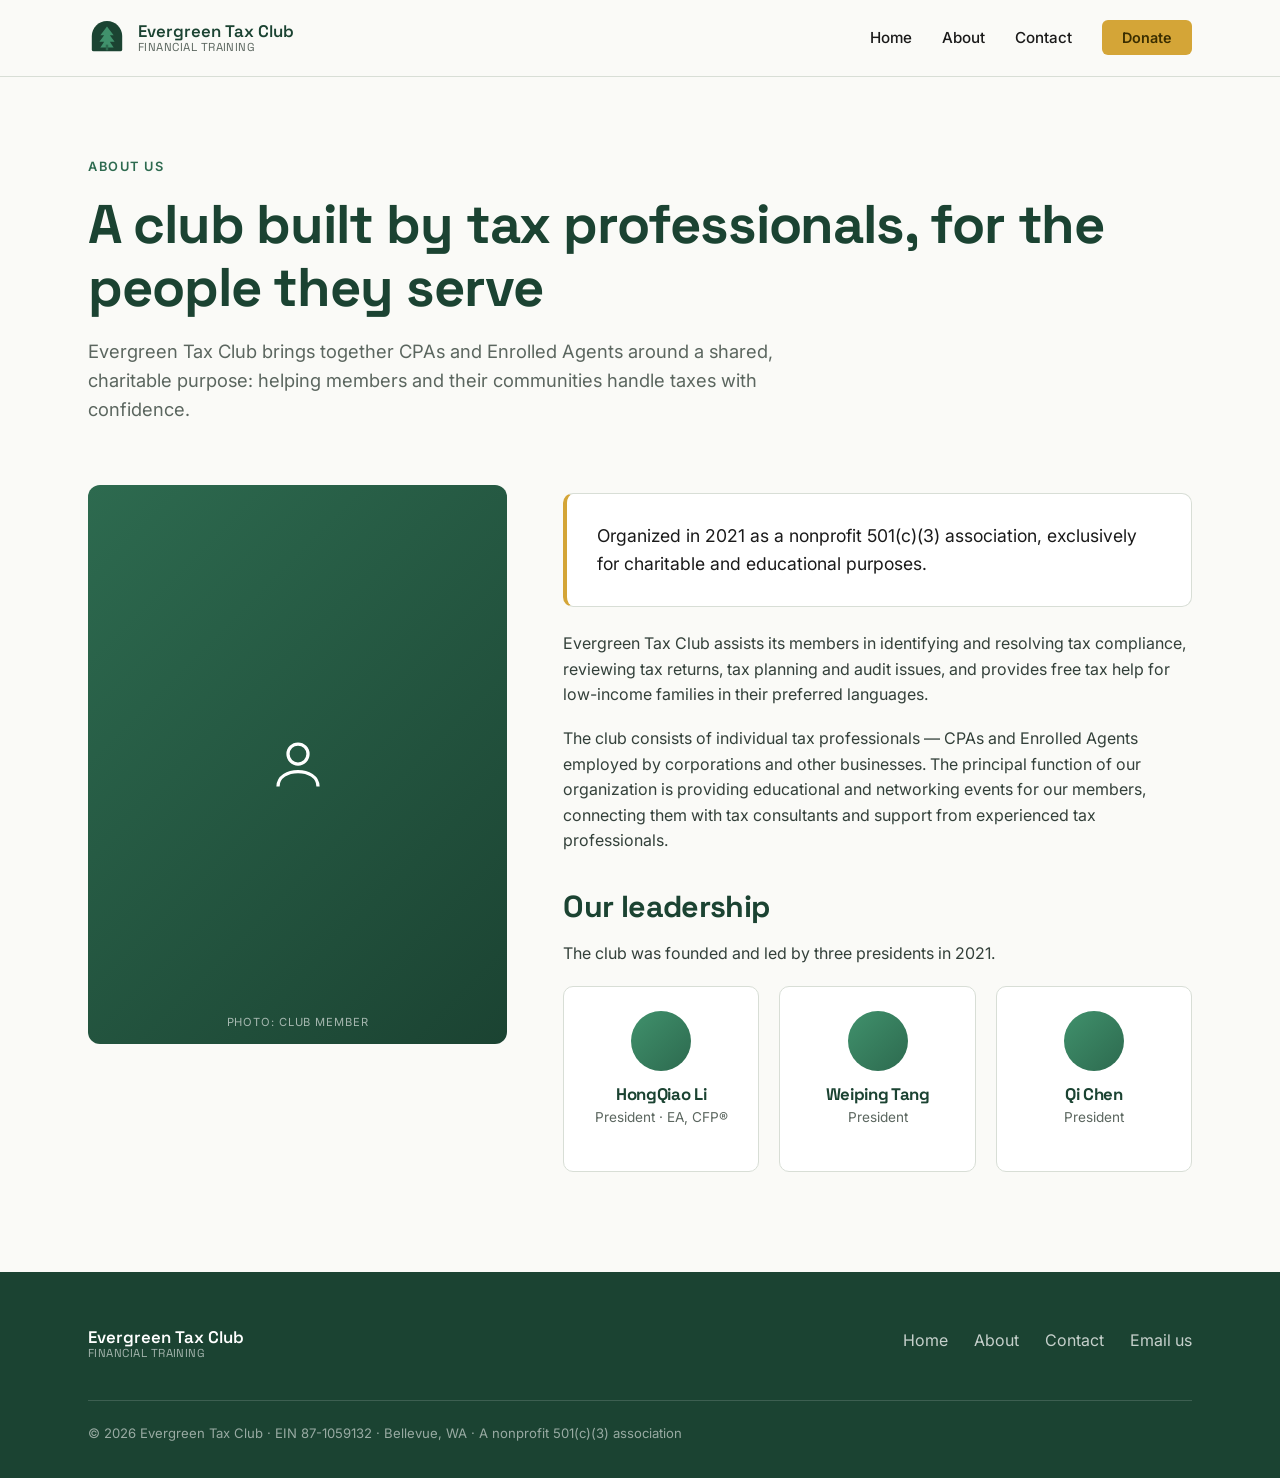
==== about.html @ 5f2fa060 "Bump copyright year to 2026" ====
<!DOCTYPE html>
<html lang="en">
<head>
<meta charset="UTF-8">
<meta name="viewport" content="width=device-width, initial-scale=1.0">
<title>About — Evergreen Tax Club</title>
<meta name="description" content="Evergreen Tax Club is a nonprofit 501(c)(3) association of CPAs and Enrolled Agents organized in 2021 in Bellevue, WA.">
<link rel="preconnect" href="https://fonts.googleapis.com">
<link rel="preconnect" href="https://fonts.gstatic.com" crossorigin>
<link href="https://fonts.googleapis.com/css2?family=Space+Grotesk:wght@400;500;600;700&family=Inter:wght@400;500;600&display=swap" rel="stylesheet">
<style>
  :root{--forest:#1B4332;--green:#2D6A4F;--green-light:#40916C;--bg:#FAFAF7;--panel:#EEF2ED;--ink:#1A1A1A;--muted:#5B665F;--gold:#D4A537;--line:#D8DED6}
  *{margin:0;padding:0;box-sizing:border-box}
  body{font-family:'Inter',sans-serif;color:var(--ink);background:var(--bg);line-height:1.6}
  h1,h2,h3{font-family:'Space Grotesk',sans-serif;letter-spacing:-.02em;line-height:1.15;color:var(--forest)}
  a{color:inherit;text-decoration:none}
  .wrap{max-width:1160px;margin:0 auto;padding:0 28px}
  header{position:sticky;top:0;z-index:50;background:rgba(250,250,247,.92);backdrop-filter:blur(8px);border-bottom:1px solid var(--line)}
  .nav{display:flex;align-items:center;justify-content:space-between;height:76px}
  .brand{display:flex;align-items:center;gap:12px}
  .logo{width:38px;height:38px}
  .brand-name{font-family:'Space Grotesk',sans-serif;font-weight:600;font-size:1.05rem;color:var(--forest);line-height:1.15}
  .brand-name span{display:block;font-weight:400;font-size:.72rem;color:var(--muted);letter-spacing:.04em;text-transform:uppercase}
  nav ul{display:flex;align-items:center;gap:30px;list-style:none}
  nav a{font-weight:500;font-size:.95rem;transition:color .15s}
  nav a:hover{color:var(--green)}
  .donate{background:var(--gold);color:#3a2e00;padding:9px 20px;border-radius:6px;font-weight:600;font-size:.9rem}
  .eyebrow{font-size:.8rem;font-weight:600;letter-spacing:.12em;text-transform:uppercase;color:var(--green);margin-bottom:16px}
  .page-hero{padding:80px 0 40px}
  .page-hero h1{font-size:clamp(2.4rem,5vw,3.4rem);font-weight:700}
  .page-hero p{margin-top:18px;font-size:1.15rem;color:var(--muted);max-width:60ch}
  section.block{padding:20px 0 80px}
  .grid{display:grid;grid-template-columns:.8fr 1.2fr;gap:56px;align-items:start}
  .ph{border-radius:12px;background:linear-gradient(135deg,var(--green),var(--forest));aspect-ratio:3/4;display:flex;align-items:center;justify-content:center;position:relative}
  .ph::after{content:attr(data-label);position:absolute;bottom:12px;left:0;right:0;text-align:center;font-size:.7rem;letter-spacing:.08em;text-transform:uppercase;color:rgba(255,255,255,.6)}
  .ph svg{width:60px;height:60px}
  .prose p{margin-bottom:18px;color:#33403a}
  .prose h2{font-size:1.9rem;margin:36px 0 16px}
  .mission{background:#fff;border:1px solid var(--line);border-left:4px solid var(--gold);border-radius:10px;padding:28px 30px;margin:8px 0 24px;font-size:1.1rem;color:var(--ink)}
  .leaders{display:grid;grid-template-columns:repeat(3,1fr);gap:20px;margin-top:20px}
  .leader{background:#fff;border:1px solid var(--line);border-radius:10px;padding:24px;text-align:center}
  .leader .av{width:60px;height:60px;border-radius:50%;background:linear-gradient(135deg,var(--green-light),var(--green));margin:0 auto 14px}
  .leader h3{font-size:1.05rem}
  .leader p{font-size:.85rem;color:var(--muted);margin-top:2px}
  footer{background:var(--forest);color:rgba(255,255,255,.75);padding:56px 0 34px;margin-top:20px}
  .foot-grid{display:flex;justify-content:space-between;flex-wrap:wrap;gap:32px}
  footer .brand-name{color:#fff}footer .brand-name span{color:rgba(255,255,255,.6)}
  .foot-links{display:flex;gap:26px;flex-wrap:wrap}footer a:hover{color:#fff}
  .foot-bottom{margin-top:40px;padding-top:22px;border-top:1px solid rgba(255,255,255,.15);font-size:.82rem;color:rgba(255,255,255,.55)}
  @media(max-width:860px){.grid,.leaders{grid-template-columns:1fr}nav ul{display:none}}
</style>
</head>
<body>
<header>
  <div class="wrap nav">
    <a class="brand" href="index.html">
      <svg class="logo" viewBox="0 0 40 40" fill="none"><path d="M20 2C11 2 4 9 4 18v14a2 2 0 002 2h28a2 2 0 002-2V18C36 9 29 2 20 2z" fill="#1B4332"/><path d="M20 8l-7 9h4l-5 7h5l-4 6h14l-4-6h5l-5-7h4l-7-9z" fill="#40916C"/><rect x="18.7" y="27" width="2.6" height="6" fill="#2D6A4F"/></svg>
      <span class="brand-name">Evergreen Tax Club<span>Financial Training</span></span>
    </a>
    <nav><ul>
      <li><a href="index.html">Home</a></li>
      <li><a href="about.html">About</a></li>
      <li><a href="contact.html">Contact</a></li>
      <li><a class="donate" href="index.html#donate">Donate</a></li>
    </ul></nav>
  </div>
</header>
<section class="page-hero">
  <div class="wrap">
    <div class="eyebrow">About us</div>
    <h1>A club built by tax professionals, for the people they serve</h1>
    <p>Evergreen Tax Club brings together CPAs and Enrolled Agents around a shared, charitable purpose: helping members and their communities handle taxes with confidence.</p>
  </div>
</section>
<section class="block">
  <div class="wrap grid">
    <div class="ph" data-label="Photo: club member">
      <svg viewBox="0 0 24 24" fill="none" stroke="#fff" stroke-width="1.3"><circle cx="12" cy="8" r="4"/><path d="M4 21c0-4 4-6 8-6s8 2 8 6"/></svg>
    </div>
    <div class="prose">
      <div class="mission">Organized in 2021 as a nonprofit 501(c)(3) association, exclusively for charitable and educational purposes.</div>
      <p>Evergreen Tax Club assists its members in identifying and resolving tax compliance, reviewing tax returns, tax planning and audit issues, and provides free tax help for low-income families in their preferred languages.</p>
      <p>The club consists of individual tax professionals — CPAs and Enrolled Agents employed by corporations and other businesses. The principal function of our organization is providing educational and networking events for our members, connecting them with tax consultants and support from experienced tax professionals.</p>
      <h2>Our leadership</h2>
      <p>The club was founded and led by three presidents in 2021.</p>
      <div class="leaders">
        <div class="leader"><div class="av"></div><h3>HongQiao Li</h3><p>President · EA, CFP®</p></div>
        <div class="leader"><div class="av"></div><h3>Weiping Tang</h3><p>President</p></div>
        <div class="leader"><div class="av"></div><h3>Qi Chen</h3><p>President</p></div>
      </div>
    </div>
  </div>
</section>
<footer>
  <div class="wrap">
    <div class="foot-grid">
      <span class="brand-name">Evergreen Tax Club<span>Financial Training</span></span>
      <div class="foot-links">
        <a href="index.html">Home</a><a href="about.html">About</a><a href="contact.html">Contact</a><a href="mailto:EvergreenTaxClub@gmail.com">Email us</a>
      </div>
    </div>
    <div class="foot-bottom">© 2026 Evergreen Tax Club · EIN 87-1059132 · Bellevue, WA · A nonprofit 501(c)(3) association</div>
  </div>
</footer>
</body>
</html>
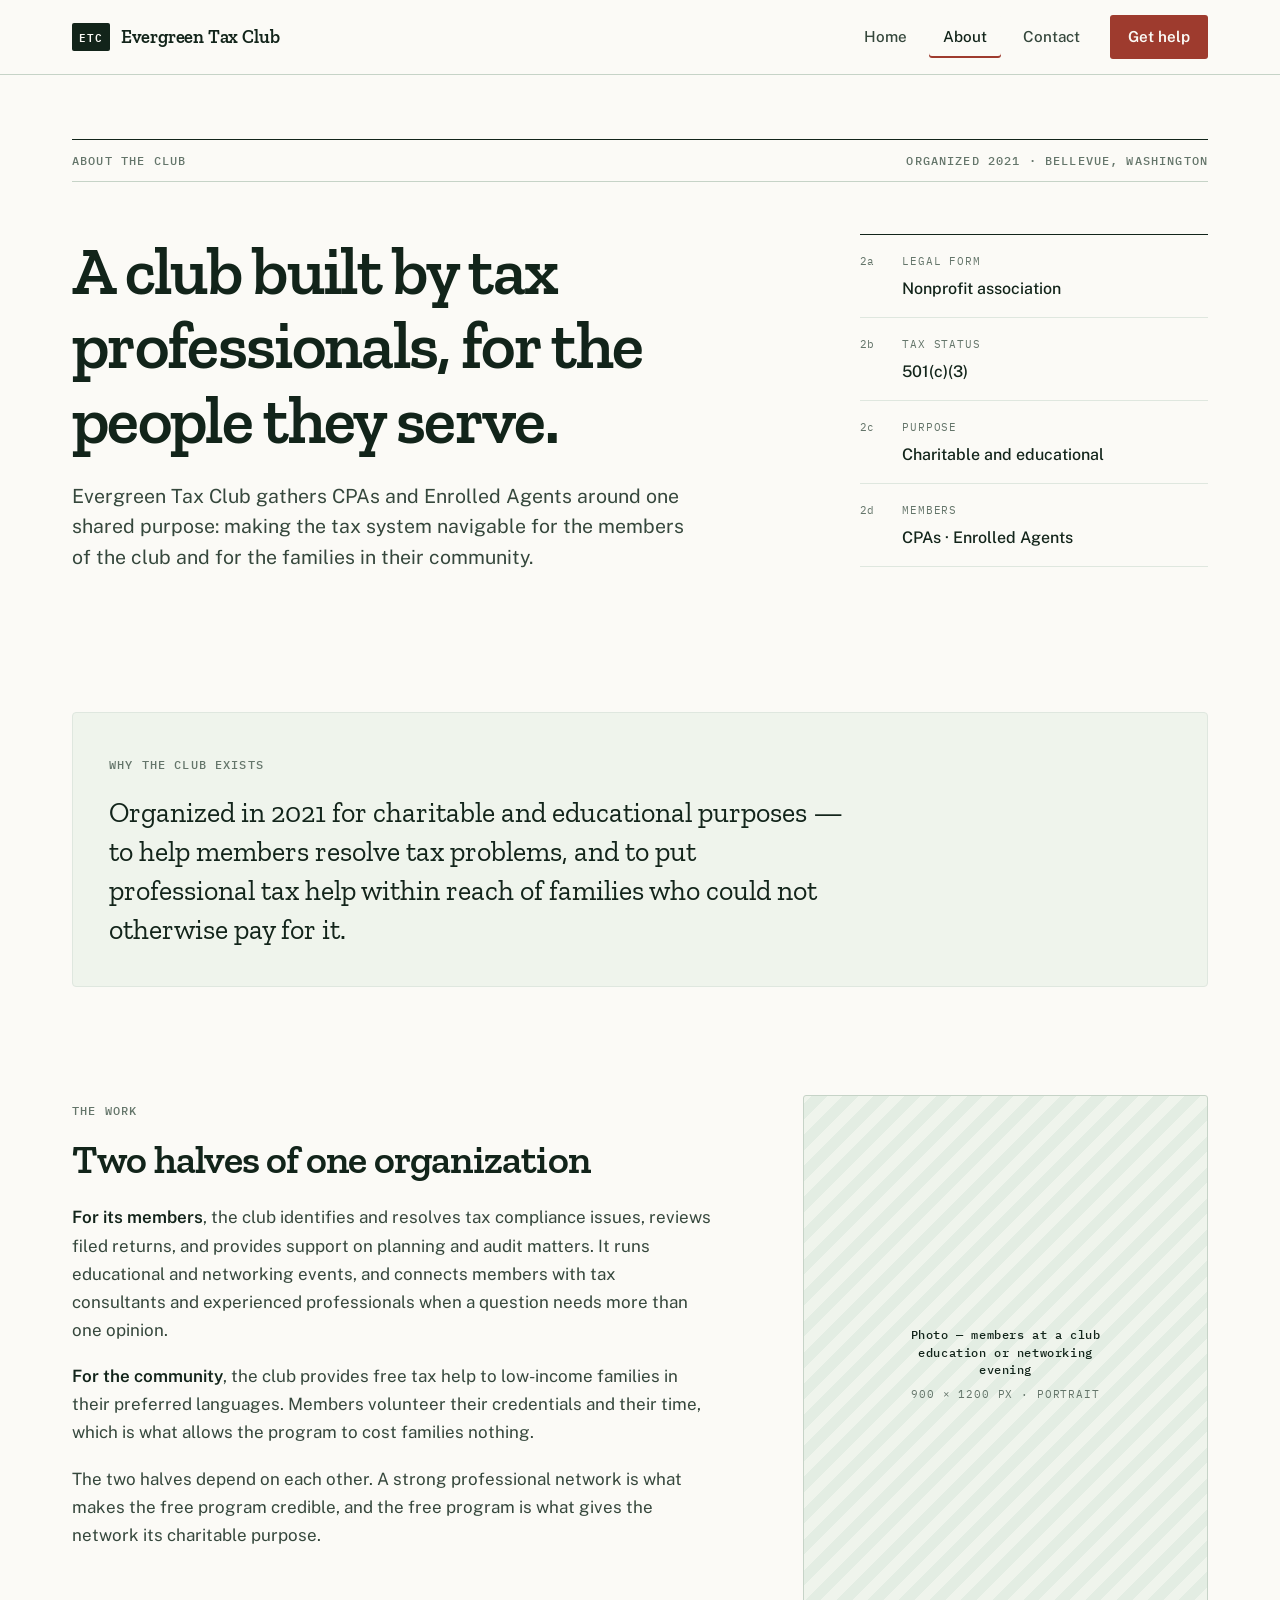
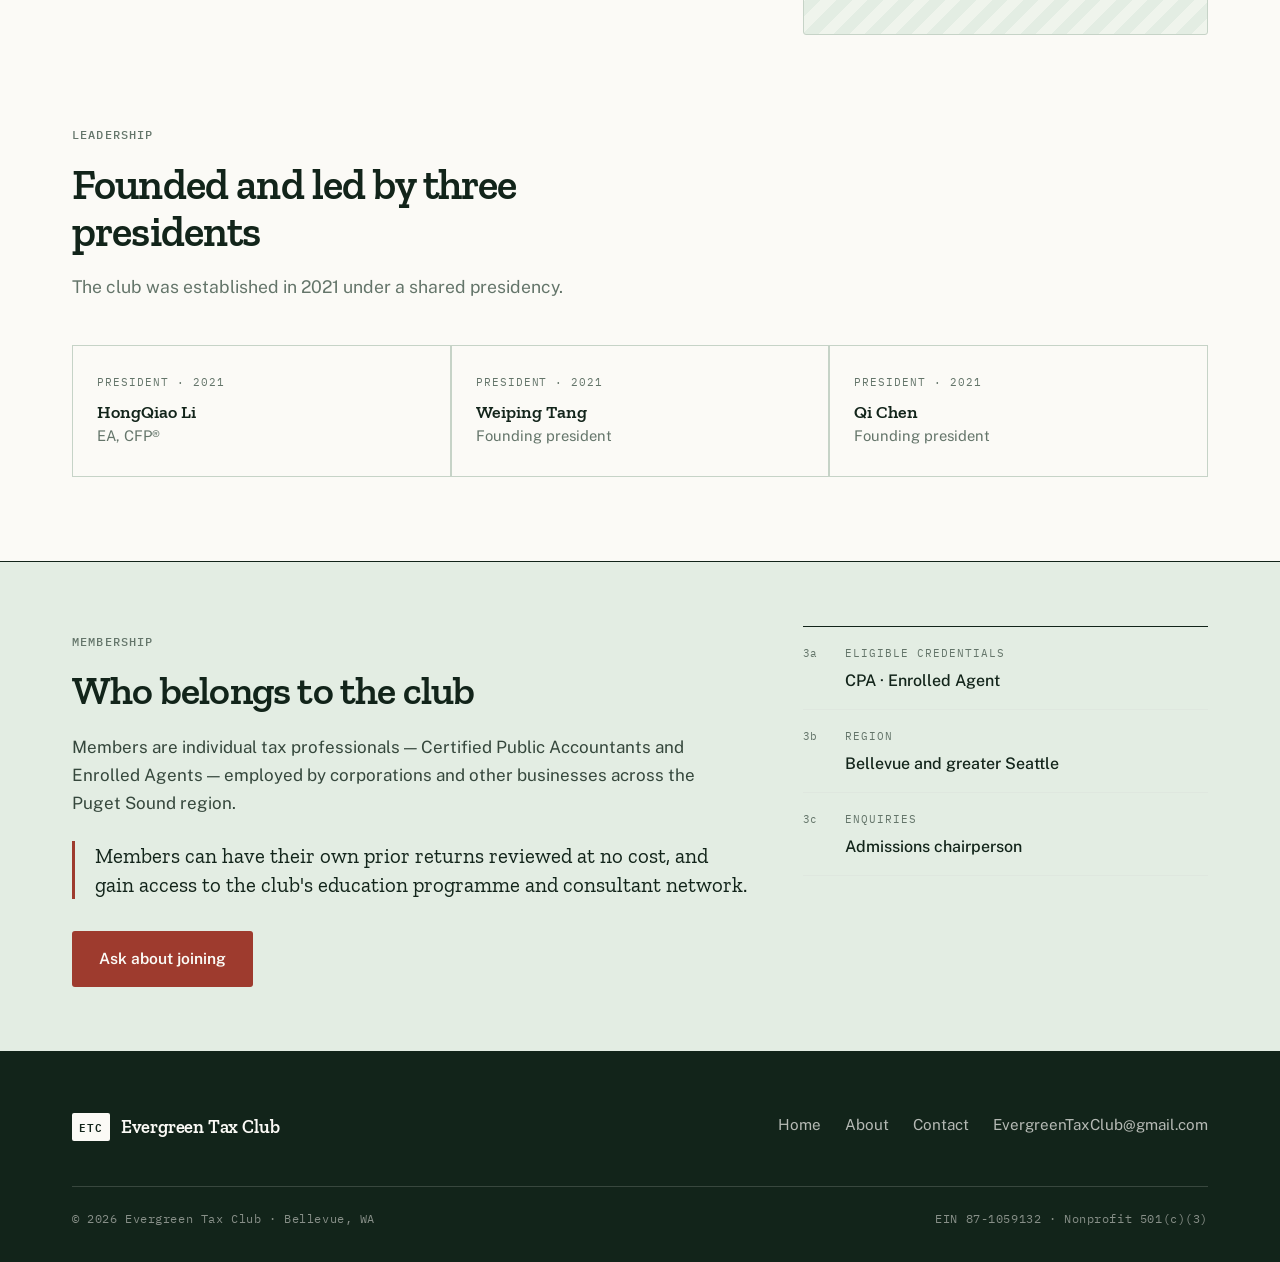
==== commit 3d8028e8: "Redesign site around "Greenbar" ledger-paper direction Rebuild all three pages on a shared styleshee" ====
--- a/about.html
+++ b/about.html
@@ -4,103 +4,198 @@
 <meta charset="UTF-8">
 <meta name="viewport" content="width=device-width, initial-scale=1.0">
 <title>About — Evergreen Tax Club</title>
-<meta name="description" content="Evergreen Tax Club is a nonprofit 501(c)(3) association of CPAs and Enrolled Agents organized in 2021 in Bellevue, WA.">
+<meta name="description" content="Evergreen Tax Club is a nonprofit 501(c)(3) association of CPAs and Enrolled Agents, organized in 2021 in Bellevue, WA for charitable and educational purposes.">
 <link rel="preconnect" href="https://fonts.googleapis.com">
 <link rel="preconnect" href="https://fonts.gstatic.com" crossorigin>
-<link href="https://fonts.googleapis.com/css2?family=Space+Grotesk:wght@400;500;600;700&family=Inter:wght@400;500;600&display=swap" rel="stylesheet">
-<style>
-  :root{--forest:#1B4332;--green:#2D6A4F;--green-light:#40916C;--bg:#FAFAF7;--panel:#EEF2ED;--ink:#1A1A1A;--muted:#5B665F;--gold:#D4A537;--line:#D8DED6}
-  *{margin:0;padding:0;box-sizing:border-box}
-  body{font-family:'Inter',sans-serif;color:var(--ink);background:var(--bg);line-height:1.6}
-  h1,h2,h3{font-family:'Space Grotesk',sans-serif;letter-spacing:-.02em;line-height:1.15;color:var(--forest)}
-  a{color:inherit;text-decoration:none}
-  .wrap{max-width:1160px;margin:0 auto;padding:0 28px}
-  header{position:sticky;top:0;z-index:50;background:rgba(250,250,247,.92);backdrop-filter:blur(8px);border-bottom:1px solid var(--line)}
-  .nav{display:flex;align-items:center;justify-content:space-between;height:76px}
-  .brand{display:flex;align-items:center;gap:12px}
-  .logo{width:38px;height:38px}
-  .brand-name{font-family:'Space Grotesk',sans-serif;font-weight:600;font-size:1.05rem;color:var(--forest);line-height:1.15}
-  .brand-name span{display:block;font-weight:400;font-size:.72rem;color:var(--muted);letter-spacing:.04em;text-transform:uppercase}
-  nav ul{display:flex;align-items:center;gap:30px;list-style:none}
-  nav a{font-weight:500;font-size:.95rem;transition:color .15s}
-  nav a:hover{color:var(--green)}
-  .donate{background:var(--gold);color:#3a2e00;padding:9px 20px;border-radius:6px;font-weight:600;font-size:.9rem}
-  .eyebrow{font-size:.8rem;font-weight:600;letter-spacing:.12em;text-transform:uppercase;color:var(--green);margin-bottom:16px}
-  .page-hero{padding:80px 0 40px}
-  .page-hero h1{font-size:clamp(2.4rem,5vw,3.4rem);font-weight:700}
-  .page-hero p{margin-top:18px;font-size:1.15rem;color:var(--muted);max-width:60ch}
-  section.block{padding:20px 0 80px}
-  .grid{display:grid;grid-template-columns:.8fr 1.2fr;gap:56px;align-items:start}
-  .ph{border-radius:12px;background:linear-gradient(135deg,var(--green),var(--forest));aspect-ratio:3/4;display:flex;align-items:center;justify-content:center;position:relative}
-  .ph::after{content:attr(data-label);position:absolute;bottom:12px;left:0;right:0;text-align:center;font-size:.7rem;letter-spacing:.08em;text-transform:uppercase;color:rgba(255,255,255,.6)}
-  .ph svg{width:60px;height:60px}
-  .prose p{margin-bottom:18px;color:#33403a}
-  .prose h2{font-size:1.9rem;margin:36px 0 16px}
-  .mission{background:#fff;border:1px solid var(--line);border-left:4px solid var(--gold);border-radius:10px;padding:28px 30px;margin:8px 0 24px;font-size:1.1rem;color:var(--ink)}
-  .leaders{display:grid;grid-template-columns:repeat(3,1fr);gap:20px;margin-top:20px}
-  .leader{background:#fff;border:1px solid var(--line);border-radius:10px;padding:24px;text-align:center}
-  .leader .av{width:60px;height:60px;border-radius:50%;background:linear-gradient(135deg,var(--green-light),var(--green));margin:0 auto 14px}
-  .leader h3{font-size:1.05rem}
-  .leader p{font-size:.85rem;color:var(--muted);margin-top:2px}
-  footer{background:var(--forest);color:rgba(255,255,255,.75);padding:56px 0 34px;margin-top:20px}
-  .foot-grid{display:flex;justify-content:space-between;flex-wrap:wrap;gap:32px}
-  footer .brand-name{color:#fff}footer .brand-name span{color:rgba(255,255,255,.6)}
-  .foot-links{display:flex;gap:26px;flex-wrap:wrap}footer a:hover{color:#fff}
-  .foot-bottom{margin-top:40px;padding-top:22px;border-top:1px solid rgba(255,255,255,.15);font-size:.82rem;color:rgba(255,255,255,.55)}
-  @media(max-width:860px){.grid,.leaders{grid-template-columns:1fr}nav ul{display:none}}
-</style>
+<link href="https://fonts.googleapis.com/css2?family=Zilla+Slab:wght@400;500;600;700&family=Public+Sans:wght@400;500;600;700&family=IBM+Plex+Mono:wght@400;500;600&display=swap" rel="stylesheet">
+<link rel="stylesheet" href="styles.css">
 </head>
 <body>
-<header>
-  <div class="wrap nav">
+
+<header class="site-head">
+  <div class="wrap head-inner">
     <a class="brand" href="index.html">
-      <svg class="logo" viewBox="0 0 40 40" fill="none"><path d="M20 2C11 2 4 9 4 18v14a2 2 0 002 2h28a2 2 0 002-2V18C36 9 29 2 20 2z" fill="#1B4332"/><path d="M20 8l-7 9h4l-5 7h5l-4 6h14l-4-6h5l-5-7h4l-7-9z" fill="#40916C"/><rect x="18.7" y="27" width="2.6" height="6" fill="#2D6A4F"/></svg>
-      <span class="brand-name">Evergreen Tax Club<span>Financial Training</span></span>
+      <span class="brand-mark">ETC</span>
+      <span class="brand-name">Evergreen Tax Club</span>
     </a>
-    <nav><ul>
-      <li><a href="index.html">Home</a></li>
-      <li><a href="about.html">About</a></li>
-      <li><a href="contact.html">Contact</a></li>
-      <li><a class="donate" href="index.html#donate">Donate</a></li>
-    </ul></nav>
+    <button class="nav-toggle" aria-expanded="false" aria-controls="site-nav">Menu</button>
+    <nav class="site-nav" id="site-nav" aria-label="Main">
+      <ul>
+        <li><a href="index.html">Home</a></li>
+        <li><a href="about.html" aria-current="page">About</a></li>
+        <li><a href="contact.html">Contact</a></li>
+        <li><a class="nav-cta" href="contact.html#help">Get help</a></li>
+      </ul>
+    </nav>
   </div>
 </header>
-<section class="page-hero">
+
+<main>
+
+  <section class="hero">
+    <div class="wrap">
+      <div class="doc-rule">
+        <span class="mono">About the club</span>
+        <span class="mono">Organized 2021 · Bellevue, Washington</span>
+      </div>
+      <div class="hero-grid">
+        <div>
+          <h1>A club built by tax professionals, for the people they serve.</h1>
+          <p class="lede">Evergreen Tax Club gathers CPAs and Enrolled Agents around one shared purpose: making the tax system navigable for the members of the club and for the families in their community.</p>
+        </div>
+        <div class="fields">
+          <div class="field">
+            <span class="field-no">2a</span>
+            <span>
+              <span class="field-label">Legal form</span>
+              <span class="field-value">Nonprofit association</span>
+            </span>
+          </div>
+          <div class="field">
+            <span class="field-no">2b</span>
+            <span>
+              <span class="field-label">Tax status</span>
+              <span class="field-value">501(c)(3)</span>
+            </span>
+          </div>
+          <div class="field">
+            <span class="field-no">2c</span>
+            <span>
+              <span class="field-label">Purpose</span>
+              <span class="field-value">Charitable and educational</span>
+            </span>
+          </div>
+          <div class="field">
+            <span class="field-no">2d</span>
+            <span>
+              <span class="field-label">Members</span>
+              <span class="field-value">CPAs · Enrolled Agents</span>
+            </span>
+          </div>
+        </div>
+      </div>
+    </div>
+  </section>
+
+  <!-- ========== Mission ========== -->
+  <section class="section-tight">
+    <div class="wrap">
+      <div class="panel panel-quiet">
+        <span class="mono">Why the club exists</span>
+        <p style="font-family:var(--display);font-size:clamp(1.35rem,2.6vw,1.75rem);line-height:1.4;color:var(--ink);margin-top:16px;max-width:46ch">
+          Organized in 2021 for charitable and educational purposes — to help members resolve tax problems, and to put professional tax help within reach of families who could not otherwise pay for it.
+        </p>
+      </div>
+    </div>
+  </section>
+
+  <!-- ========== What the club does ========== -->
+  <section class="section" style="padding-top:44px">
+    <div class="wrap split split-wide">
+      <div class="prose">
+        <span class="mono">The work</span>
+        <h2 style="margin-top:14px;font-size:clamp(1.9rem,3.6vw,2.5rem);letter-spacing:-.02em;margin-bottom:22px">Two halves of one organization</h2>
+        <p><strong>For its members</strong>, the club identifies and resolves tax compliance issues, reviews filed returns, and provides support on planning and audit matters. It runs educational and networking events, and connects members with tax consultants and experienced professionals when a question needs more than one opinion.</p>
+        <p><strong>For the community</strong>, the club provides free tax help to low-income families in their preferred languages. Members volunteer their credentials and their time, which is what allows the program to cost families nothing.</p>
+        <p>The two halves depend on each other. A strong professional network is what makes the free program credible, and the free program is what gives the network its charitable purpose.</p>
+      </div>
+      <div class="ph ph-portrait"
+           data-label="Photo — members at a club education or networking evening"
+           data-size="900 × 1200 px · portrait"></div>
+    </div>
+  </section>
+
+  <!-- ========== Leadership ========== -->
+  <section class="section" style="padding-top:0">
+    <div class="wrap">
+      <div class="section-head">
+        <span class="mono">Leadership</span>
+        <h2>Founded and led by three presidents</h2>
+        <p>The club was established in 2021 under a shared presidency.</p>
+      </div>
+      <div class="people">
+        <div class="person">
+          <span class="field-label">President · 2021</span>
+          <h3>HongQiao Li</h3>
+          <p>EA, CFP®</p>
+        </div>
+        <div class="person">
+          <span class="field-label">President · 2021</span>
+          <h3>Weiping Tang</h3>
+          <p>Founding president</p>
+        </div>
+        <div class="person">
+          <span class="field-label">President · 2021</span>
+          <h3>Qi Chen</h3>
+          <p>Founding president</p>
+        </div>
+      </div>
+    </div>
+  </section>
+
+  <!-- ========== Membership ========== -->
+  <section class="offer">
+    <div class="wrap split split-wide">
+      <div>
+        <span class="mono">Membership</span>
+        <h2 style="margin-top:14px">Who belongs to the club</h2>
+        <div class="prose" style="margin-top:20px">
+          <p>Members are individual tax professionals — Certified Public Accountants and Enrolled Agents — employed by corporations and other businesses across the Puget Sound region.</p>
+        </div>
+        <p class="pull">Members can have their own prior returns reviewed at no cost, and gain access to the club's education programme and consultant network.</p>
+        <div class="btn-row">
+          <a class="btn btn-primary" href="contact.html#join">Ask about joining</a>
+        </div>
+      </div>
+      <div class="fields">
+        <div class="field">
+          <span class="field-no">3a</span>
+          <span>
+            <span class="field-label">Eligible credentials</span>
+            <span class="field-value">CPA · Enrolled Agent</span>
+          </span>
+        </div>
+        <div class="field">
+          <span class="field-no">3b</span>
+          <span>
+            <span class="field-label">Region</span>
+            <span class="field-value">Bellevue and greater Seattle</span>
+          </span>
+        </div>
+        <div class="field">
+          <span class="field-no">3c</span>
+          <span>
+            <span class="field-label">Enquiries</span>
+            <span class="field-value">Admissions chairperson</span>
+          </span>
+        </div>
+      </div>
+    </div>
+  </section>
+
+</main>
+
+<footer class="site-foot">
   <div class="wrap">
-    <div class="eyebrow">About us</div>
-    <h1>A club built by tax professionals, for the people they serve</h1>
-    <p>Evergreen Tax Club brings together CPAs and Enrolled Agents around a shared, charitable purpose: helping members and their communities handle taxes with confidence.</p>
-  </div>
-</section>
-<section class="block">
-  <div class="wrap grid">
-    <div class="ph" data-label="Photo: club member">
-      <svg viewBox="0 0 24 24" fill="none" stroke="#fff" stroke-width="1.3"><circle cx="12" cy="8" r="4"/><path d="M4 21c0-4 4-6 8-6s8 2 8 6"/></svg>
-    </div>
-    <div class="prose">
-      <div class="mission">Organized in 2021 as a nonprofit 501(c)(3) association, exclusively for charitable and educational purposes.</div>
-      <p>Evergreen Tax Club assists its members in identifying and resolving tax compliance, reviewing tax returns, tax planning and audit issues, and provides free tax help for low-income families in their preferred languages.</p>
-      <p>The club consists of individual tax professionals — CPAs and Enrolled Agents employed by corporations and other businesses. The principal function of our organization is providing educational and networking events for our members, connecting them with tax consultants and support from experienced tax professionals.</p>
-      <h2>Our leadership</h2>
-      <p>The club was founded and led by three presidents in 2021.</p>
-      <div class="leaders">
-        <div class="leader"><div class="av"></div><h3>HongQiao Li</h3><p>President · EA, CFP®</p></div>
-        <div class="leader"><div class="av"></div><h3>Weiping Tang</h3><p>President</p></div>
-        <div class="leader"><div class="av"></div><h3>Qi Chen</h3><p>President</p></div>
-      </div>
-    </div>
-  </div>
-</section>
-<footer>
-  <div class="wrap">
-    <div class="foot-grid">
-      <span class="brand-name">Evergreen Tax Club<span>Financial Training</span></span>
+    <div class="foot-top">
+      <a class="brand" href="index.html">
+        <span class="brand-mark">ETC</span>
+        <span class="brand-name">Evergreen Tax Club</span>
+      </a>
       <div class="foot-links">
-        <a href="index.html">Home</a><a href="about.html">About</a><a href="contact.html">Contact</a><a href="mailto:EvergreenTaxClub@gmail.com">Email us</a>
-      </div>
-    </div>
-    <div class="foot-bottom">© 2026 Evergreen Tax Club · EIN 87-1059132 · Bellevue, WA · A nonprofit 501(c)(3) association</div>
+        <a href="index.html">Home</a>
+        <a href="about.html">About</a>
+        <a href="contact.html">Contact</a>
+        <a href="mailto:EvergreenTaxClub@gmail.com">EvergreenTaxClub@gmail.com</a>
+      </div>
+    </div>
+    <div class="foot-bottom">
+      <span>© 2026 Evergreen Tax Club · Bellevue, WA</span>
+      <span>EIN 87-1059132 · Nonprofit 501(c)(3)</span>
+    </div>
   </div>
 </footer>
+
+<script src="site.js"></script>
 </body>
 </html>
--- a/styles.css
+++ b/styles.css
@@ -0,0 +1,424 @@
+/* ============================================================
+   Evergreen Tax Club — shared stylesheet
+   Design direction: "Greenbar" — accounting ledger paper.
+
+   Every page links this one file. Do not copy these rules into
+   individual pages; change them here and all pages update.
+   ============================================================ */
+
+:root{
+  /* Color ------------------------------------------------- */
+  --paper:    #FBFAF6;   /* page background, warm paper white */
+  --bar:      #E3EDE3;   /* greenbar stripe */
+  --bar-soft: #EFF4EC;   /* lighter stripe / panel fill */
+  --ink:      #12241A;   /* headings, dark bands */
+  --ink-2:    #35473C;   /* body copy */
+  --slate:    #64756A;   /* secondary / labels */
+  --rule:     #C6D3C7;   /* structural rules */
+  --rule-2:   #DFE7DF;   /* hairline rules */
+  --stamp:    #9E3B2E;   /* the single accent — use sparingly */
+  --stamp-2:  #82301F;   /* accent, pressed state */
+
+  /* Type -------------------------------------------------- */
+  --display: 'Zilla Slab', Georgia, serif;
+  --body:    'Public Sans', -apple-system, BlinkMacSystemFont, sans-serif;
+  --mono:    'IBM Plex Mono', ui-monospace, Menlo, monospace;
+
+  /* Layout ------------------------------------------------ */
+  --wrap: 1200px;
+  --gut: 32px;
+}
+
+*{margin:0;padding:0;box-sizing:border-box}
+html{scroll-behavior:smooth;-webkit-text-size-adjust:100%}
+
+body{
+  font-family:var(--body);
+  font-size:17px;
+  line-height:1.65;
+  color:var(--ink-2);
+  background:var(--paper);
+  -webkit-font-smoothing:antialiased;
+  -moz-osx-font-smoothing:grayscale;
+}
+
+h1,h2,h3,h4{font-family:var(--display);color:var(--ink);line-height:1.12;font-weight:600}
+a{color:inherit;text-decoration:none}
+img{max-width:100%;display:block}
+
+:focus-visible{outline:2px solid var(--stamp);outline-offset:3px;border-radius:2px}
+
+.wrap{max-width:var(--wrap);margin:0 auto;padding:0 var(--gut)}
+
+/* Utility type ------------------------------------------- */
+.mono{
+  font-family:var(--mono);
+  font-size:.72rem;
+  letter-spacing:.1em;
+  text-transform:uppercase;
+  color:var(--slate);
+  font-weight:500;
+}
+.lede{font-size:1.22rem;line-height:1.55;color:var(--ink-2);max-width:52ch}
+.prose p{margin-bottom:1.1em;max-width:64ch}
+.prose p:last-child{margin-bottom:0}
+.prose strong{color:var(--ink);font-weight:600}
+
+/* ============================================================
+   Document rule — the thin mono header/footer band that frames
+   a section the way a printed form's edge does.
+   ============================================================ */
+.doc-rule{
+  display:flex;
+  justify-content:space-between;
+  align-items:center;
+  gap:20px;
+  padding:11px 0;
+  border-top:1px solid var(--ink);
+  border-bottom:1px solid var(--rule);
+  flex-wrap:wrap;
+}
+
+/* ============================================================
+   Header
+   ============================================================ */
+.site-head{
+  position:sticky;top:0;z-index:60;
+  background:rgba(251,250,246,.94);
+  backdrop-filter:blur(10px);
+  border-bottom:1px solid var(--rule);
+}
+.head-inner{display:flex;align-items:center;justify-content:space-between;height:74px;gap:24px}
+
+.brand{display:flex;align-items:baseline;gap:11px;flex:none}
+.brand-mark{
+  font-family:var(--mono);
+  font-size:.7rem;
+  font-weight:600;
+  letter-spacing:.08em;
+  color:var(--paper);
+  background:var(--ink);
+  padding:5px 7px;
+  border-radius:2px;
+  align-self:center;
+}
+.brand-name{font-family:var(--display);font-size:1.16rem;font-weight:600;color:var(--ink);letter-spacing:-.01em}
+
+.site-nav ul{display:flex;align-items:center;gap:8px;list-style:none}
+.site-nav a{
+  display:block;
+  padding:8px 14px;
+  font-size:.95rem;
+  font-weight:500;
+  color:var(--ink-2);
+  border-radius:3px;
+  transition:background .15s,color .15s;
+}
+.site-nav a:hover{background:var(--bar-soft);color:var(--ink)}
+.site-nav a[aria-current="page"]{color:var(--ink);box-shadow:inset 0 -2px 0 var(--stamp)}
+
+.nav-cta{
+  background:var(--stamp)!important;
+  color:var(--paper)!important;
+  font-weight:600!important;
+  padding:9px 18px!important;
+  margin-left:8px;
+}
+.nav-cta:hover{background:var(--stamp-2)!important;color:var(--paper)!important}
+
+.nav-toggle{
+  display:none;
+  background:none;
+  border:1px solid var(--rule);
+  border-radius:3px;
+  padding:8px 12px;
+  font-family:var(--mono);
+  font-size:.72rem;
+  letter-spacing:.08em;
+  text-transform:uppercase;
+  color:var(--ink);
+  cursor:pointer;
+}
+.nav-toggle:hover{background:var(--bar-soft)}
+
+/* ============================================================
+   Buttons
+   ============================================================ */
+.btn{
+  display:inline-block;
+  font-family:var(--body);
+  font-size:.97rem;
+  font-weight:600;
+  padding:14px 26px;
+  border:1px solid transparent;
+  border-radius:3px;
+  cursor:pointer;
+  transition:background .15s,color .15s,border-color .15s;
+}
+.btn-primary{background:var(--stamp);color:var(--paper)}
+.btn-primary:hover{background:var(--stamp-2)}
+.btn-secondary{background:transparent;color:var(--ink);border-color:var(--rule)}
+.btn-secondary:hover{border-color:var(--ink);background:var(--bar-soft)}
+.btn-onink{background:var(--paper);color:var(--ink)}
+.btn-onink:hover{background:var(--bar)}
+.btn-row{display:flex;gap:12px;flex-wrap:wrap;margin-top:32px}
+
+/* ============================================================
+   Hero — the letterhead device.
+   Human headline left, the club's legal identity set as a
+   labeled field block right.
+   ============================================================ */
+.hero{padding:64px 0 76px}
+.hero-grid{display:grid;grid-template-columns:1.35fr .65fr;gap:64px;align-items:start;margin-top:52px}
+.hero h1{font-size:clamp(2.7rem,5.6vw,4.15rem);letter-spacing:-.025em;font-weight:600}
+.hero h1 .accent{color:var(--stamp)}
+.hero .lede{margin-top:24px}
+
+/* Field block — label over value, hairline separated */
+.fields{border-top:1px solid var(--ink)}
+.field{padding:15px 0;border-bottom:1px solid var(--rule-2);display:flex;gap:16px;align-items:baseline}
+.field-no{font-family:var(--mono);font-size:.7rem;color:var(--slate);flex:none;width:26px;padding-top:2px}
+.field-label{font-family:var(--mono);font-size:.68rem;letter-spacing:.09em;text-transform:uppercase;color:var(--slate);display:block;margin-bottom:3px}
+.field-value{font-size:1rem;color:var(--ink);font-weight:500;line-height:1.35}
+.field-value .num{font-family:var(--mono);font-size:.95rem;letter-spacing:.01em}
+
+/* ============================================================
+   Signature — the language band.
+   "Free tax help" in each language the club serves.
+   ============================================================ */
+.langs{background:var(--ink);color:var(--paper);padding:76px 0 80px;overflow:hidden}
+.langs .mono{color:rgba(251,250,246,.55)}
+.lang-stage{
+  margin-top:28px;
+  min-height:clamp(4.4rem,10vw,7.6rem);
+  display:flex;
+  align-items:center;
+}
+/* Zilla Slab and IBM Plex Mono carry no CJK, Devanagari, or
+   Thai glyphs. The language band is the one place non-Latin
+   scripts must render properly, so it gets an explicit stack
+   that falls through to the system's own CJK faces. */
+:root{
+  --intl: 'PingFang SC', 'Hiragino Sans GB', 'Microsoft YaHei',
+          'Apple SD Gothic Neo', 'Malgun Gothic',
+          'Noto Sans CJK SC', 'Noto Sans Devanagari',
+          system-ui, sans-serif;
+}
+
+.lang-word{
+  font-family:var(--display),var(--intl);
+  font-size:clamp(2.5rem,7.6vw,5.6rem);
+  font-weight:600;
+  line-height:1.15;
+  letter-spacing:-.02em;
+  color:var(--paper);
+}
+.lang-word .tongue{display:block;font-family:var(--mono);font-size:.7rem;letter-spacing:.14em;text-transform:uppercase;color:var(--stamp);margin-bottom:12px;font-weight:500}
+.lang-fade{animation:langIn .5s ease both}
+@keyframes langIn{from{opacity:0;transform:translateY(9px)}to{opacity:1;transform:none}}
+
+.lang-list{
+  display:flex;flex-wrap:wrap;gap:8px;margin-top:40px;
+  padding-top:26px;border-top:1px solid rgba(251,250,246,.16);
+}
+.lang-chip{
+  font-family:var(--mono),var(--intl);
+  font-size:.82rem;letter-spacing:.03em;line-height:1.4;
+  padding:7px 13px;border:1px solid rgba(251,250,246,.3);border-radius:2px;
+  background:transparent;cursor:pointer;
+  color:rgba(251,250,246,.8);
+  transition:color .25s,border-color .25s,background .25s;
+}
+.lang-chip:hover{color:var(--paper);border-color:rgba(251,250,246,.6)}
+.lang-chip.is-on{color:var(--paper);border-color:var(--stamp);background:rgba(158,59,46,.3)}
+.langs .note{margin-top:26px;color:rgba(251,250,246,.6);font-size:.95rem;max-width:56ch}
+
+/* ============================================================
+   Section scaffolding
+   ============================================================ */
+.section{padding:84px 0}
+.section-tight{padding:64px 0}
+.section-head{max-width:62ch;margin-bottom:44px}
+.section-head h2{font-size:clamp(1.9rem,3.6vw,2.65rem);letter-spacing:-.02em;margin-top:14px}
+.section-head p{margin-top:16px;font-size:1.1rem;color:var(--slate)}
+
+/* ============================================================
+   Ledger — greenbar striped rows. The one place stripes appear.
+   Used for the services list, which genuinely enumerates.
+   ============================================================ */
+.ledger{border-top:1px solid var(--ink);border-bottom:1px solid var(--ink)}
+.ledger-row{
+  display:grid;
+  grid-template-columns:56px 1fr 1.5fr;
+  gap:28px;
+  padding:26px 20px;
+  align-items:baseline;
+}
+.ledger-row:nth-child(odd){background:var(--bar)}
+.ledger-row:nth-child(even){background:transparent}
+.ledger-no{font-family:var(--mono);font-size:.8rem;color:var(--slate)}
+.ledger-row h3{font-size:1.22rem;letter-spacing:-.01em}
+.ledger-row p{color:var(--ink-2);font-size:1rem}
+
+/* ============================================================
+   Panels
+   ============================================================ */
+.panel{border:1px solid var(--rule);border-radius:4px;background:#fff;padding:36px}
+.panel-quiet{background:var(--bar-soft);border-color:var(--rule-2)}
+
+.split{display:grid;grid-template-columns:1fr 1fr;gap:56px;align-items:start}
+.split-wide{grid-template-columns:1.25fr .75fr}
+.split-narrow{grid-template-columns:.75fr 1.25fr}
+
+/* Offer band — the free return review */
+.offer{background:var(--bar);border-top:1px solid var(--ink);border-bottom:1px solid var(--ink);padding:64px 0}
+.offer h2{font-size:clamp(1.8rem,3.4vw,2.5rem);letter-spacing:-.02em}
+.offer .pull{
+  font-family:var(--display);
+  font-size:1.3rem;
+  line-height:1.4;
+  color:var(--ink);
+  border-left:3px solid var(--stamp);
+  padding-left:20px;
+  margin-top:24px;
+}
+
+/* ============================================================
+   People
+   ============================================================ */
+.people{display:grid;grid-template-columns:repeat(3,1fr);gap:2px;background:var(--rule);border:1px solid var(--rule)}
+.person{background:var(--paper);padding:28px 24px}
+.person .field-label{margin-bottom:10px}
+.person h3{font-size:1.12rem;margin-bottom:2px}
+.person p{font-size:.92rem;color:var(--slate)}
+
+/* ============================================================
+   Photo placeholders
+   Ruled, labeled slots. The label states the exact image size to
+   supply, so whoever sources photography knows what to send.
+   Replace with: <img src="..." alt="...">
+   ============================================================ */
+.ph{
+  position:relative;
+  background:
+    repeating-linear-gradient(
+      -45deg,
+      var(--bar-soft) 0 11px,
+      var(--bar) 11px 22px
+    );
+  border:1px solid var(--rule);
+  border-radius:3px;
+  display:flex;
+  flex-direction:column;
+  align-items:center;
+  justify-content:center;
+  gap:7px;
+  padding:24px;
+  text-align:center;
+  min-height:180px;
+}
+.ph::before{
+  content:attr(data-label);
+  font-family:var(--mono);
+  font-size:.73rem;
+  letter-spacing:.05em;
+  color:var(--ink);
+  font-weight:500;
+  max-width:30ch;
+  line-height:1.5;
+}
+.ph::after{
+  content:attr(data-size);
+  font-family:var(--mono);
+  font-size:.66rem;
+  letter-spacing:.08em;
+  text-transform:uppercase;
+  color:var(--slate);
+}
+.ph-portrait{aspect-ratio:3/4}
+.ph-square{aspect-ratio:1/1}
+.ph-wide{aspect-ratio:16/9}
+
+/* ============================================================
+   Contact
+   ============================================================ */
+.contact-rows{border-top:1px solid var(--ink)}
+.contact-row{display:grid;grid-template-columns:150px 1fr;gap:24px;padding:20px 0;border-bottom:1px solid var(--rule-2);align-items:baseline}
+.contact-row .val{font-size:1.06rem;color:var(--ink);font-weight:500}
+.contact-row .val a{color:var(--stamp);text-decoration:underline;text-underline-offset:3px}
+.contact-row .val a:hover{color:var(--stamp-2)}
+.contact-row .val .num{font-family:var(--mono);font-size:1rem}
+
+.form-field{margin-bottom:20px}
+.form-field label{display:block;margin-bottom:7px}
+.form-field input,.form-field textarea,.form-field select{
+  width:100%;
+  font-family:var(--body);
+  font-size:1rem;
+  color:var(--ink);
+  padding:13px 14px;
+  background:var(--paper);
+  border:1px solid var(--rule);
+  border-radius:3px;
+  transition:border-color .15s;
+}
+.form-field textarea{resize:vertical;min-height:130px}
+.form-field input:focus,.form-field textarea:focus,.form-field select:focus{
+  outline:none;border-color:var(--stamp);box-shadow:0 0 0 3px rgba(158,59,46,.12);
+}
+.form-note{font-size:.88rem;color:var(--slate);margin-top:14px;line-height:1.55}
+
+/* ============================================================
+   Footer
+   ============================================================ */
+.site-foot{background:var(--ink);color:rgba(251,250,246,.7);padding:60px 0 34px;margin-top:0}
+.site-foot .brand-name{color:var(--paper)}
+.site-foot .brand-mark{background:var(--paper);color:var(--ink)}
+.foot-top{display:flex;justify-content:space-between;gap:36px;flex-wrap:wrap;align-items:flex-start}
+.foot-links{display:flex;gap:24px;flex-wrap:wrap}
+.foot-links a{font-size:.95rem;transition:color .15s}
+.foot-links a:hover{color:var(--paper)}
+.foot-bottom{
+  margin-top:44px;padding-top:22px;
+  border-top:1px solid rgba(251,250,246,.16);
+  display:flex;justify-content:space-between;gap:16px;flex-wrap:wrap;
+  font-family:var(--mono);font-size:.72rem;letter-spacing:.05em;
+  color:rgba(251,250,246,.5);
+}
+
+/* ============================================================
+   Responsive
+   ============================================================ */
+@media (max-width:960px){
+  .hero-grid,.split,.split-wide,.split-narrow{grid-template-columns:1fr;gap:44px}
+  .people{grid-template-columns:1fr}
+  .ledger-row{grid-template-columns:40px 1fr;gap:8px 18px}
+  .ledger-row p{grid-column:2}
+}
+
+@media (max-width:820px){
+  body{font-size:16px}
+  :root{--gut:22px}
+  .section{padding:60px 0}
+  .hero{padding:44px 0 56px}
+
+  .nav-toggle{display:block}
+  .site-nav{
+    display:none;
+    position:absolute;top:74px;left:0;right:0;
+    background:var(--paper);
+    border-bottom:1px solid var(--rule);
+    box-shadow:0 14px 32px rgba(18,36,26,.1);
+    padding:14px var(--gut) 20px;
+  }
+  .site-nav.is-open{display:block}
+  .site-nav ul{flex-direction:column;align-items:stretch;gap:2px}
+  .site-nav a{padding:13px 12px;font-size:1rem}
+  .nav-cta{margin-left:0;margin-top:8px;text-align:center}
+  .contact-row{grid-template-columns:1fr;gap:4px}
+}
+
+@media (prefers-reduced-motion:reduce){
+  html{scroll-behavior:auto}
+  *,*::before,*::after{animation-duration:.001ms!important;transition-duration:.001ms!important}
+}
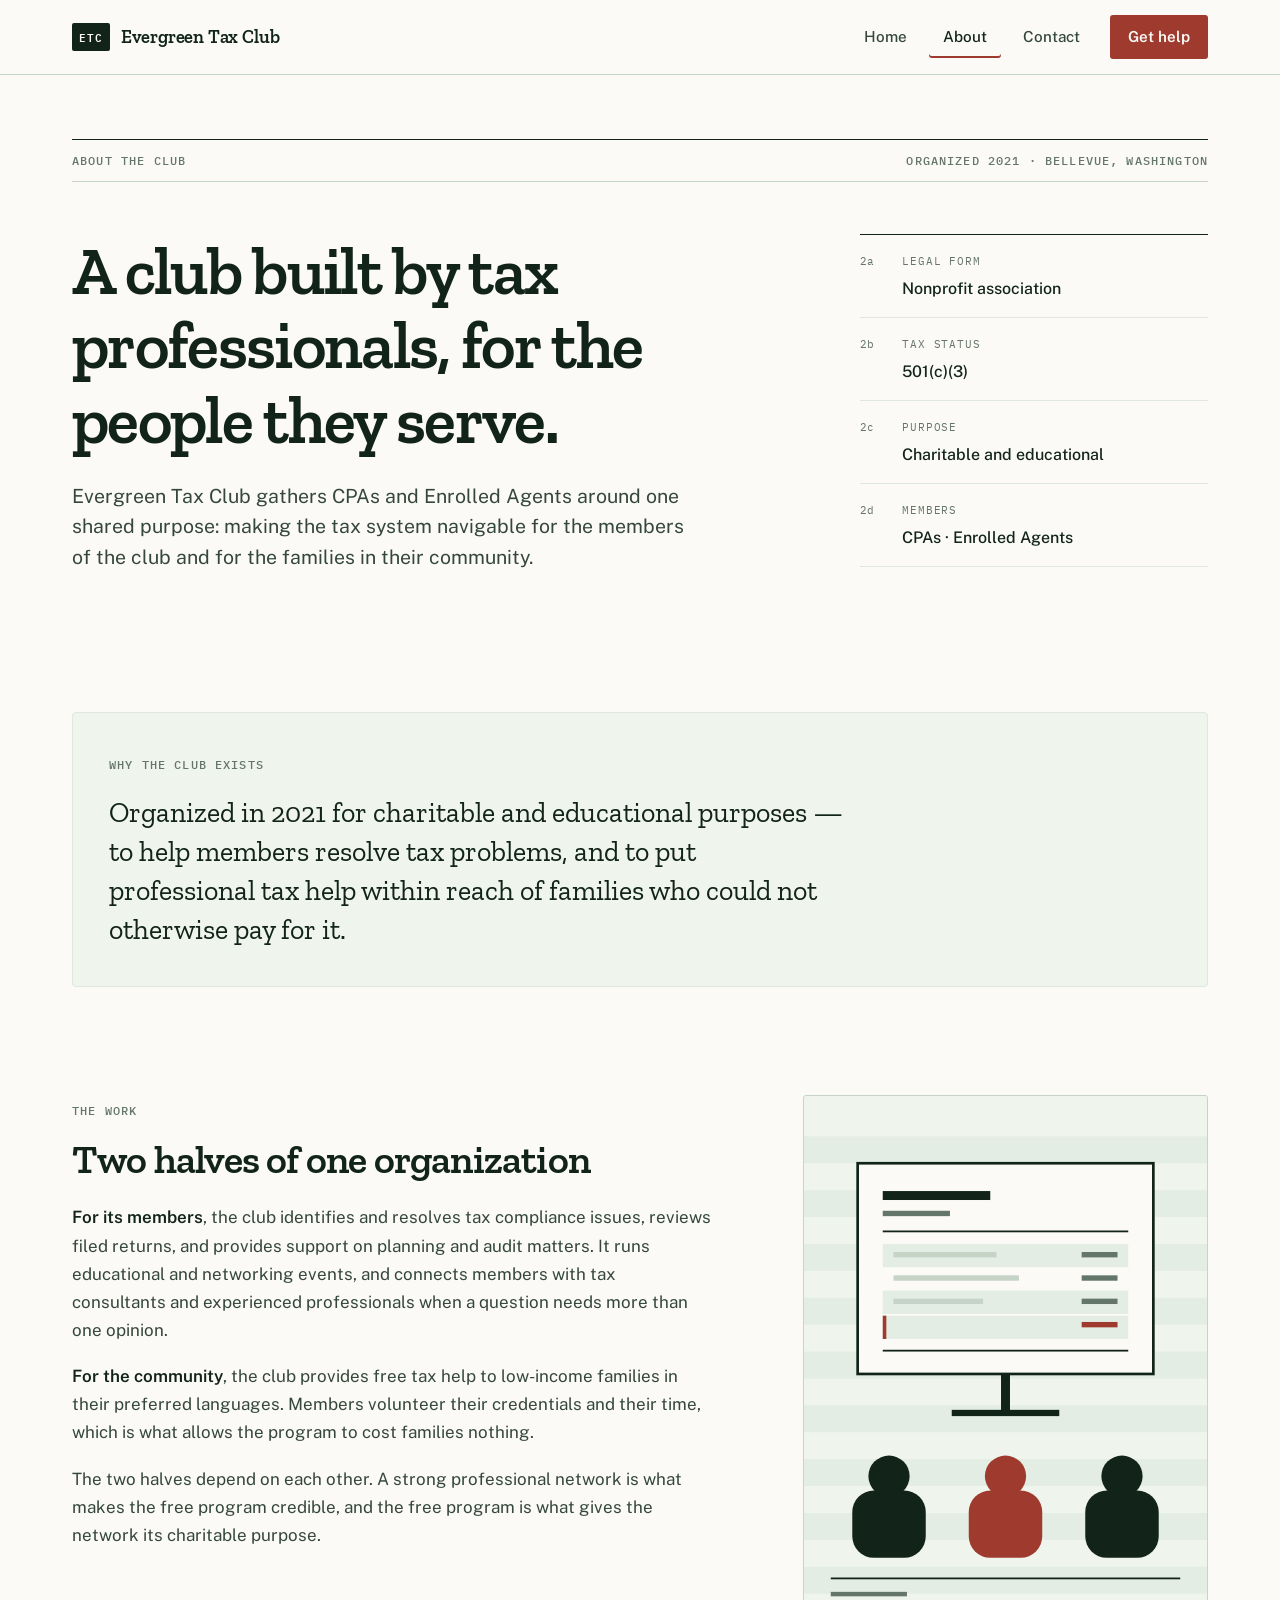
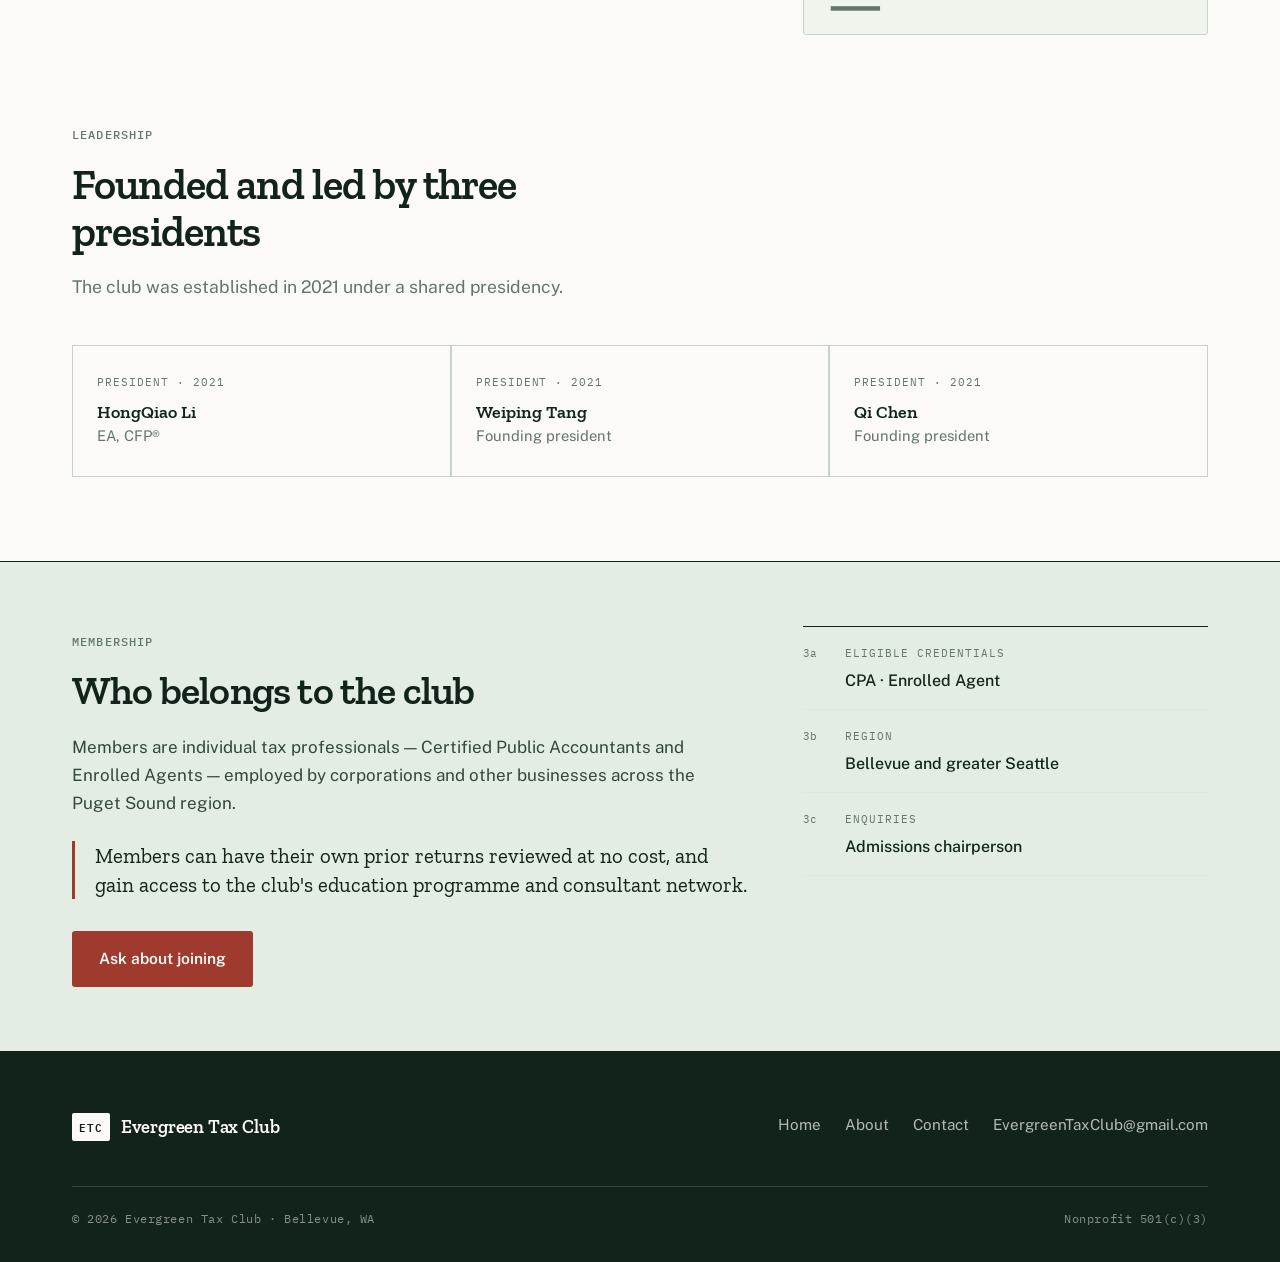
==== commit b1529157: "Remove the EIN and replace placeholder boxes with illustrations Drop the EIN from all three pages an" ====
--- a/about.html
+++ b/about.html
@@ -99,9 +99,8 @@
         <p><strong>For the community</strong>, the club provides free tax help to low-income families in their preferred languages. Members volunteer their credentials and their time, which is what allows the program to cost families nothing.</p>
         <p>The two halves depend on each other. A strong professional network is what makes the free program credible, and the free program is what gives the network its charitable purpose.</p>
       </div>
-      <div class="ph ph-portrait"
-           data-label="Photo — members at a club education or networking evening"
-           data-size="900 × 1200 px · portrait"></div>
+      <img class="ph-img ph-portrait" src="images/placeholder-education.svg"
+           alt="Illustration of a club education session, with a member presenting a ledger">
     </div>
   </section>
 
@@ -191,7 +190,7 @@
     </div>
     <div class="foot-bottom">
       <span>© 2026 Evergreen Tax Club · Bellevue, WA</span>
-      <span>EIN 87-1059132 · Nonprofit 501(c)(3)</span>
+      <span>Nonprofit 501(c)(3)</span>
     </div>
   </div>
 </footer>
--- a/styles.css
+++ b/styles.css
@@ -231,7 +231,18 @@
 }
 .lang-chip:hover{color:var(--paper);border-color:rgba(251,250,246,.6)}
 .lang-chip.is-on{color:var(--paper);border-color:var(--stamp);background:rgba(158,59,46,.3)}
-.langs .note{margin-top:26px;color:rgba(251,250,246,.6);font-size:.95rem;max-width:56ch}
+.langs .note{margin-top:26px;color:rgba(251,250,246,.72);font-size:.98rem;max-width:56ch}
+
+/* The invitation to anyone the two listed languages do not cover.
+   Set apart from the note so it reads as an offer, not a footnote. */
+.lang-ask{
+  margin-top:22px;
+  padding-left:18px;
+  border-left:2px solid var(--stamp);
+  color:var(--paper);
+  font-size:1rem;
+  max-width:56ch;
+}
 
 /* ============================================================
    Section scaffolding
@@ -338,6 +349,18 @@
 .ph-portrait{aspect-ratio:3/4}
 .ph-square{aspect-ratio:1/1}
 .ph-wide{aspect-ratio:16/9}
+
+/* Placeholder illustrations, and real photographs once supplied.
+   Swapping one for the other is only a change of src and alt —
+   the sizing and framing stay identical. */
+.ph-img{
+  width:100%;
+  display:block;
+  object-fit:cover;
+  border:1px solid var(--rule);
+  border-radius:3px;
+  background:var(--bar-soft);
+}
 
 /* ============================================================
    Contact
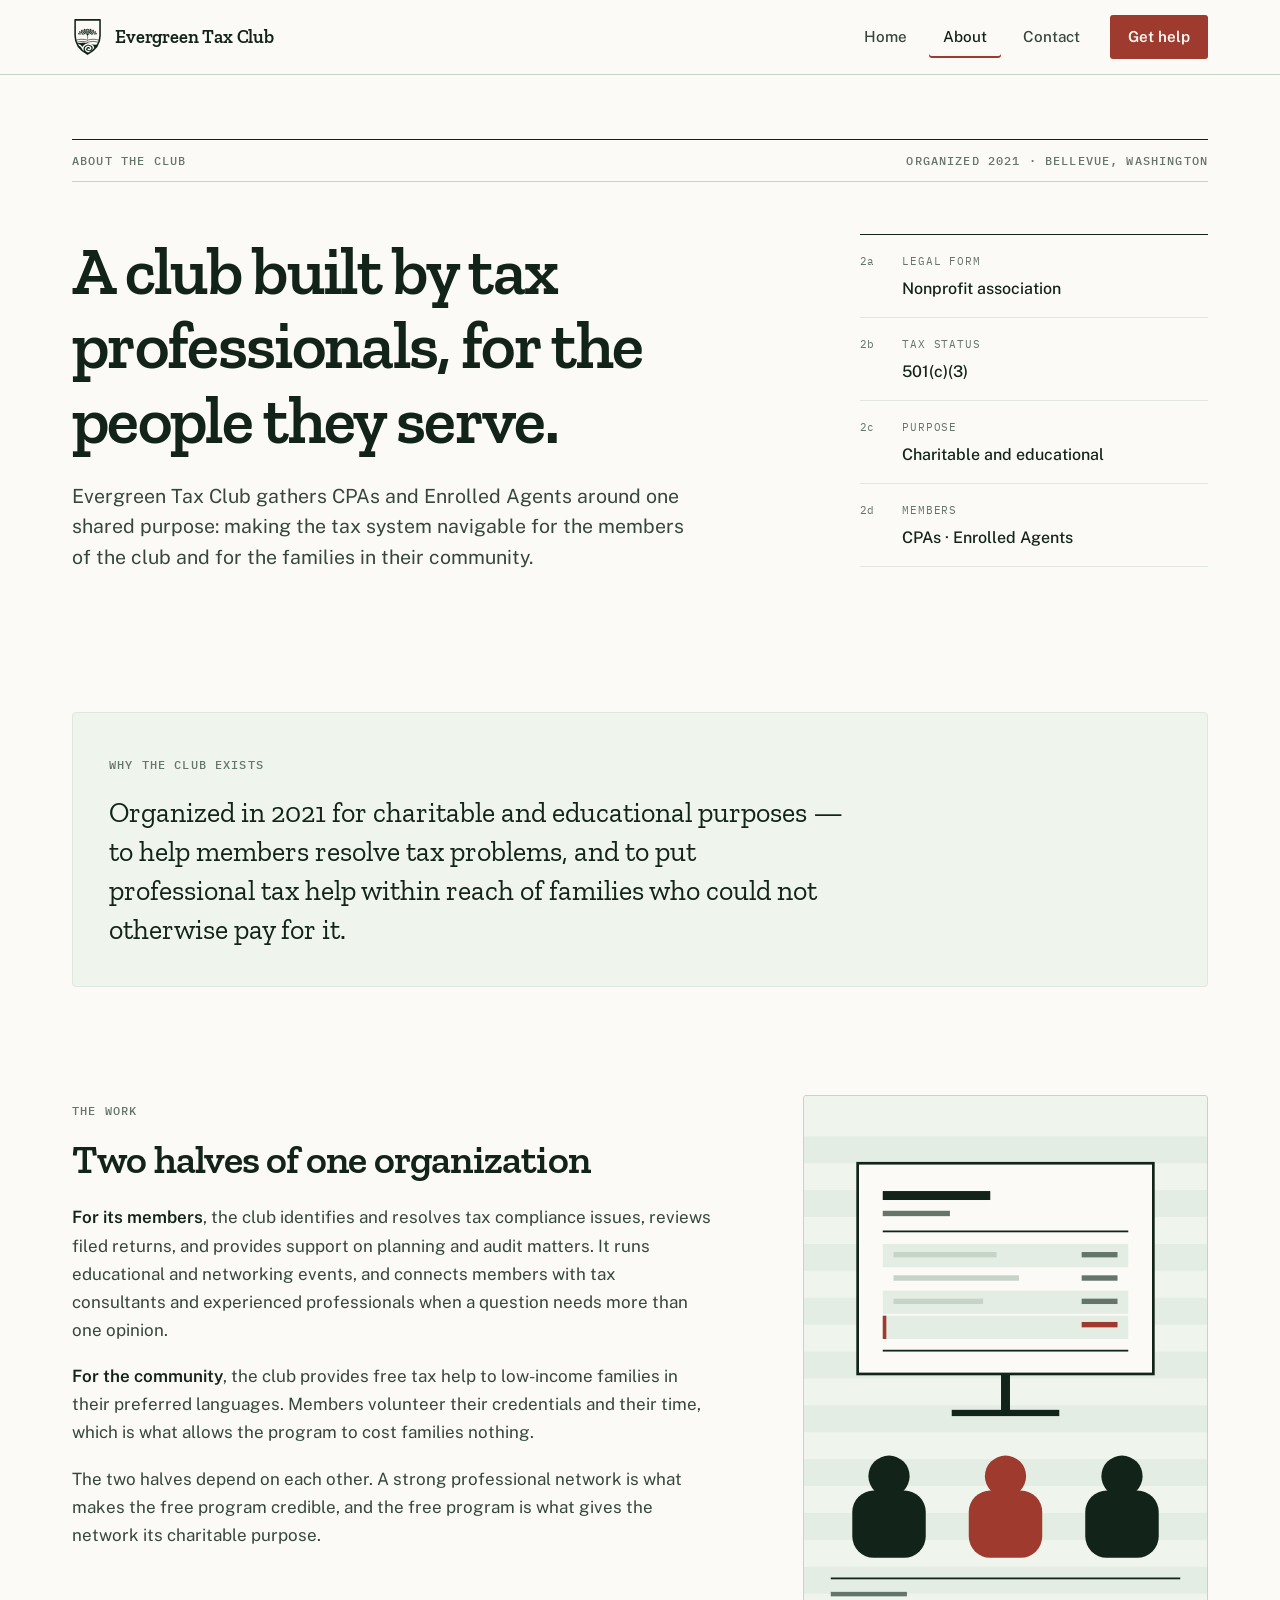
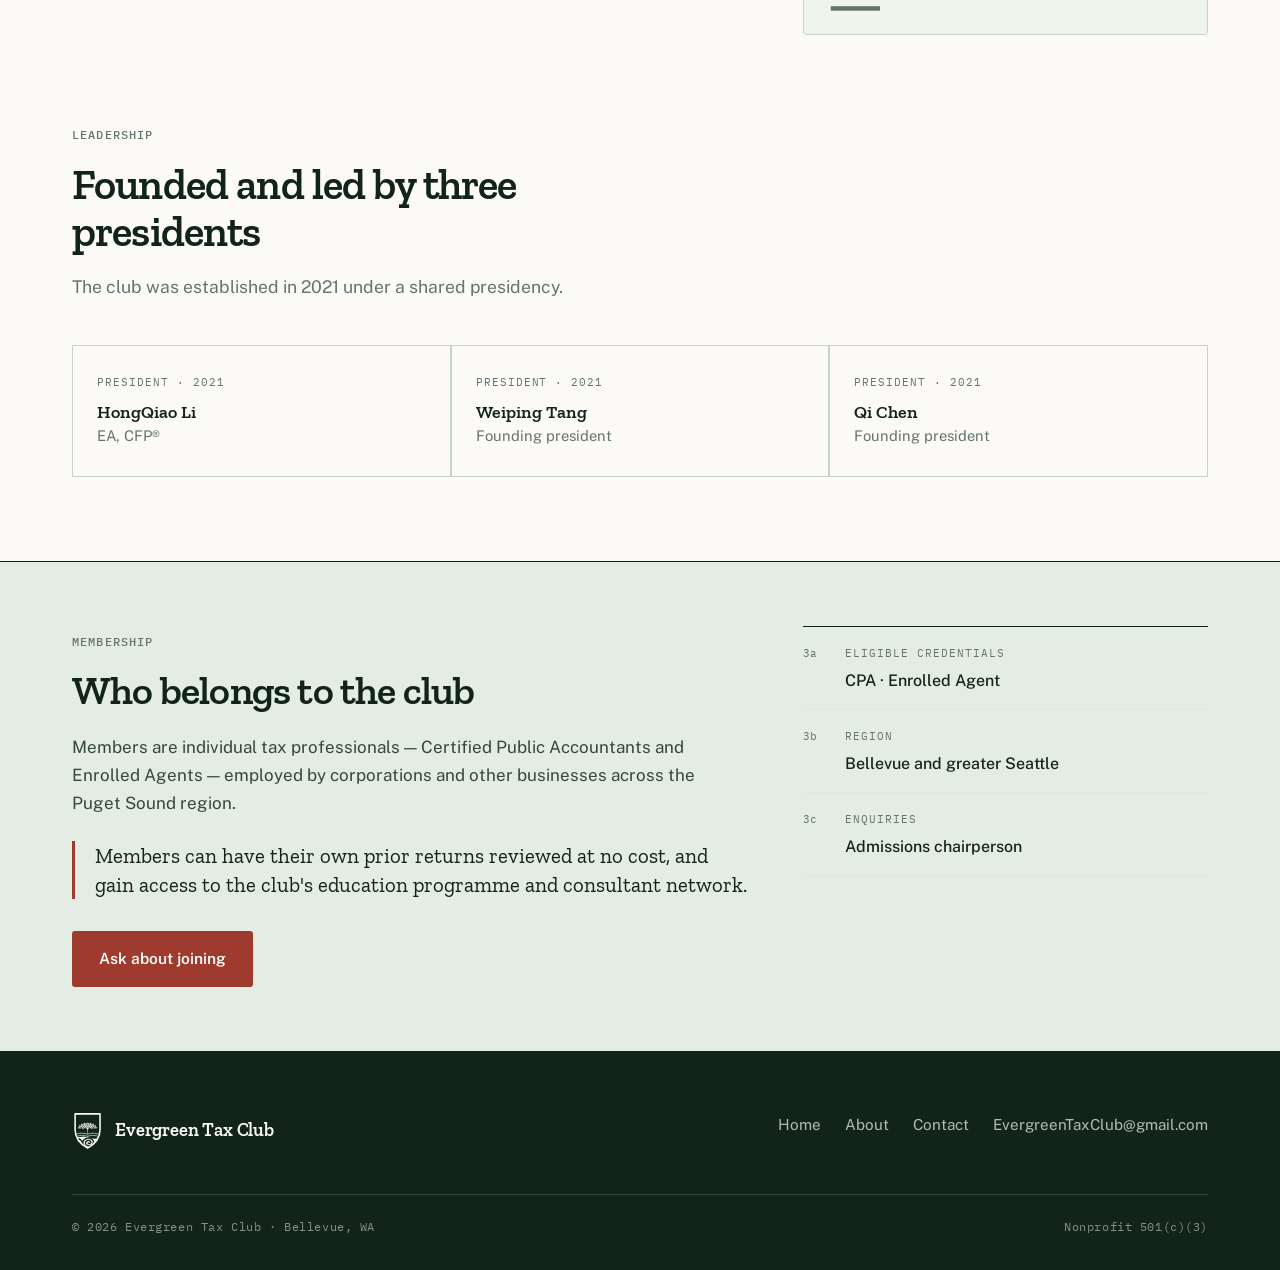
==== commit cce81e2f: "Restore the club's shield logo Rebuild the original Evergreen shield — tree over furrowed fields abo" ====
--- a/about.html
+++ b/about.html
@@ -8,6 +8,8 @@
 <link rel="preconnect" href="https://fonts.googleapis.com">
 <link rel="preconnect" href="https://fonts.gstatic.com" crossorigin>
 <link href="https://fonts.googleapis.com/css2?family=Zilla+Slab:wght@400;500;600;700&family=Public+Sans:wght@400;500;600;700&family=IBM+Plex+Mono:wght@400;500;600&display=swap" rel="stylesheet">
+<link rel="icon" href="images/favicon.svg" type="image/svg+xml">
+<meta name="theme-color" content="#12241A">
 <link rel="stylesheet" href="styles.css">
 </head>
 <body>
@@ -15,7 +17,86 @@
 <header class="site-head">
   <div class="wrap head-inner">
     <a class="brand" href="index.html">
-      <span class="brand-mark">ETC</span>
+      <svg class="brand-logo" xmlns="http://www.w3.org/2000/svg" viewBox="0 0 100 122"
+     fill="none" stroke="currentColor" role="img"
+     aria-label="Evergreen Tax Club shield">
+  <defs><clipPath id="etc-sh-3"><path d="M10,6 H90 V57 C90,85 72,104 50,116 C28,104 10,85 10,57 Z"/></clipPath></defs>
+  <g clip-path="url(#etc-sh-3)">
+    <path d="M4,90 C16,81 30,77 45,80 C58,82 70,88 80,85 C88,83 94,79 98,75 L98,124 L4,124 Z" fill="currentColor" stroke="none"/>
+    <path d="M4,92 C16,84 30,81 37.0,106.9 L36.1,105.2 L35.4,103.4 L34.9,101.5 L34.7,99.6 L34.8,97.8 L35.1,96.0 L35.7,94.2 L36.4,92.5 L37.4,90.9 L38.6,89.5 L40.0,88.2 L41.6,87.0 L43.2,86.0 L45.0,85.1 L46.9,84.5 L48.8,84.0 L50.8,83.7 L52.8,83.7 L54.7,83.8 L56.6,84.1 L58.4,84.5 L60.2,85.2 L61.8,86.0 L63.3,86.9 L64.6,88.0 L65.8,89.1 L66.8,90.4 L67.6,91.7 L68.2,93.1 L68.6,94.6 L68.9,96.0 L68.9,97.4 L68.7,98.9 L68.3,100.2 L67.8,101.6 L67.0,102.8 L66.2,103.9 L65.2,105.0 L64.0,105.9 L62.8,106.7 L61.4,107.4 L60.0,107.9 L58.6,108.3 L57.1,108.6 L55.7,108.7 L54.2,108.6 L52.8,108.4 L51.4,108.1 L50.1,107.7 L48.9,107.1 L47.8,106.5 L46.8,105.7 L45.9,104.9 L45.1,103.9 L44.5,103.0 L44.0,102.0 L43.7,101.0 L43.5,99.9 L43.5,98.9 L43.6,97.9 L43.8,96.9 L44.2,96.0 L44.7,95.1 L45.3,94.3 L46.0,93.6 L46.8,92.9 L47.6,92.3 L48.5,91.9 L49.5,91.5 L50.4,91.2 L51.4,91.1 L52.4,91.0 L53.4,91.0 L54.3,91.2 L55.2,91.4 L56.1,91.7 L56.9,92.0 L57.6,92.5 L58.2,92.9 L58.8,93.5 L59.2,94.1 L59.6,94.7 L59.9,95.3 L60.1,95.9 L60.2,96.6 L60.2,97.2 L60.1,97.8 L59.9,98.3 L59.7,98.9 L59.4,99.4 L59.0,99.8 L58.6,100.2 L58.1,100.6 L57.6,100.9 L57.1,101.1 L56.6,101.2 L56.0,101.4 L55.5,101.4 L55.0,101.4 L54.5,101.3 L54.1,101.2 L53.6,101.1 L53.3,100.9 L52.9,100.7 L52.6,100.4 L52.4,100.2 L52.2,99.9 L52.1,99.6 L52.0,99.3 L52.0,99.1" class="logo-carve" stroke-width="4.6" stroke-linecap="round"/>
+    <path d="M6,84 C20,76 36,74 52,78" class="logo-carve" stroke-width="3.4" stroke-linecap="round"/>
+    <g stroke-width="2" stroke-linecap="round">
+      <path d="M11,72 C26,66 39,68 50,71"/>
+      <path d="M89,72 C74,66 61,68 50,71"/>
+      <path d="M12,79 C28,73 40,75 50,78"/>
+      <path d="M88,79 C72,73 60,75 50,78"/>
+    </g>
+    <g stroke-width="1.7" stroke-linecap="round">
+      <path d="M50.0,66 L50.0,52.0"/>
+      <path d="M50.0,54.0 Q44.3,50.0 38.5,48.9"/>
+      <path d="M50.0,54.0 Q45.4,46.2 40.8,44.1"/>
+      <path d="M50.0,54.0 Q48.4,44.3 46.9,41.7"/>
+      <path d="M50.0,54.0 Q51.6,44.3 53.1,41.7"/>
+      <path d="M50.0,54.0 Q54.6,46.2 59.2,44.1"/>
+      <path d="M50.0,54.0 Q55.7,50.0 61.5,48.9"/>
+    </g>
+    <g fill="currentColor" stroke="none">
+      <ellipse cx="38.3" cy="52.2" rx="2.9" ry="1.25" transform="rotate(-81 38.3 52.2)"/>
+      <ellipse cx="40.1" cy="49.0" rx="2.9" ry="1.25" transform="rotate(-63 40.1 49.0)"/>
+      <ellipse cx="43.4" cy="46.6" rx="2.9" ry="1.25" transform="rotate(-42 43.4 46.6)"/>
+      <ellipse cx="47.7" cy="45.3" rx="2.9" ry="1.25" transform="rotate(-15 47.7 45.3)"/>
+      <ellipse cx="52.3" cy="45.3" rx="2.9" ry="1.25" transform="rotate(15 52.3 45.3)"/>
+      <ellipse cx="56.6" cy="46.6" rx="2.9" ry="1.25" transform="rotate(42 56.6 46.6)"/>
+      <ellipse cx="59.9" cy="49.0" rx="2.9" ry="1.25" transform="rotate(63 59.9 49.0)"/>
+      <ellipse cx="61.7" cy="52.2" rx="2.9" ry="1.25" transform="rotate(81 61.7 52.2)"/>
+      <ellipse cx="33.4" cy="51.5" rx="2.9" ry="1.25" transform="rotate(-81 33.4 51.5)"/>
+      <ellipse cx="34.9" cy="48.3" rx="2.9" ry="1.25" transform="rotate(-69 34.9 48.3)"/>
+      <ellipse cx="37.6" cy="45.6" rx="2.9" ry="1.25" transform="rotate(-56 37.6 45.6)"/>
+      <ellipse cx="41.2" cy="43.5" rx="2.9" ry="1.25" transform="rotate(-40 41.2 43.5)"/>
+      <ellipse cx="45.4" cy="42.2" rx="2.9" ry="1.25" transform="rotate(-21 45.4 42.2)"/>
+      <ellipse cx="50.0" cy="41.8" rx="2.9" ry="1.25" transform="rotate(-0 50.0 41.8)"/>
+      <ellipse cx="54.6" cy="42.2" rx="2.9" ry="1.25" transform="rotate(21 54.6 42.2)"/>
+      <ellipse cx="58.8" cy="43.5" rx="2.9" ry="1.25" transform="rotate(40 58.8 43.5)"/>
+      <ellipse cx="62.4" cy="45.6" rx="2.9" ry="1.25" transform="rotate(56 62.4 45.6)"/>
+      <ellipse cx="65.1" cy="48.3" rx="2.9" ry="1.25" transform="rotate(69 65.1 48.3)"/>
+      <ellipse cx="66.6" cy="51.5" rx="2.9" ry="1.25" transform="rotate(81 66.6 51.5)"/>
+      <ellipse cx="28.5" cy="50.8" rx="2.9" ry="1.25" transform="rotate(-82 28.5 50.8)"/>
+      <ellipse cx="30.3" cy="47.2" rx="2.9" ry="1.25" transform="rotate(-71 30.3 47.2)"/>
+      <ellipse cx="33.2" cy="44.0" rx="2.9" ry="1.25" transform="rotate(-59 33.2 44.0)"/>
+      <ellipse cx="37.2" cy="41.5" rx="2.9" ry="1.25" transform="rotate(-45 37.2 41.5)"/>
+      <ellipse cx="42.0" cy="39.6" rx="2.9" ry="1.25" transform="rotate(-29 42.0 39.6)"/>
+      <ellipse cx="47.3" cy="38.7" rx="2.9" ry="1.25" transform="rotate(-10 47.3 38.7)"/>
+      <ellipse cx="52.7" cy="38.7" rx="2.9" ry="1.25" transform="rotate(10 52.7 38.7)"/>
+      <ellipse cx="58.0" cy="39.6" rx="2.9" ry="1.25" transform="rotate(29 58.0 39.6)"/>
+      <ellipse cx="62.8" cy="41.5" rx="2.9" ry="1.25" transform="rotate(45 62.8 41.5)"/>
+      <ellipse cx="66.8" cy="44.0" rx="2.9" ry="1.25" transform="rotate(59 66.8 44.0)"/>
+      <ellipse cx="69.7" cy="47.2" rx="2.9" ry="1.25" transform="rotate(71 69.7 47.2)"/>
+      <ellipse cx="71.5" cy="50.8" rx="2.9" ry="1.25" transform="rotate(82 71.5 50.8)"/>
+      <ellipse cx="24.6" cy="50.4" rx="2.9" ry="1.25" transform="rotate(-82 24.6 50.4)"/>
+      <ellipse cx="26.7" cy="46.4" rx="2.9" ry="1.25" transform="rotate(-72 26.7 46.4)"/>
+      <ellipse cx="30.2" cy="42.9" rx="2.9" ry="1.25" transform="rotate(-61 30.2 42.9)"/>
+      <ellipse cx="34.9" cy="40.0" rx="2.9" ry="1.25" transform="rotate(-47 34.9 40.0)"/>
+      <ellipse cx="40.6" cy="38.0" rx="2.9" ry="1.25" transform="rotate(-31 40.6 38.0)"/>
+      <ellipse cx="46.8" cy="37.0" rx="2.9" ry="1.25" transform="rotate(-11 46.8 37.0)"/>
+      <ellipse cx="53.2" cy="37.0" rx="2.9" ry="1.25" transform="rotate(11 53.2 37.0)"/>
+      <ellipse cx="59.4" cy="38.0" rx="2.9" ry="1.25" transform="rotate(31 59.4 38.0)"/>
+      <ellipse cx="65.1" cy="40.0" rx="2.9" ry="1.25" transform="rotate(47 65.1 40.0)"/>
+      <ellipse cx="69.8" cy="42.9" rx="2.9" ry="1.25" transform="rotate(61 69.8 42.9)"/>
+      <ellipse cx="73.3" cy="46.4" rx="2.9" ry="1.25" transform="rotate(72 73.3 46.4)"/>
+      <ellipse cx="75.4" cy="50.4" rx="2.9" ry="1.25" transform="rotate(82 75.4 50.4)"/>
+      <ellipse cx="20.7" cy="50.1" rx="2.9" ry="1.25" transform="rotate(-82 20.7 50.1)"/>
+      <ellipse cx="24.4" cy="44.3" rx="2.9" ry="1.25" transform="rotate(-69 24.4 44.3)"/>
+      <ellipse cx="31.1" cy="39.5" rx="2.9" ry="1.25" transform="rotate(-53 31.1 39.5)"/>
+      <ellipse cx="40.0" cy="36.5" rx="2.9" ry="1.25" transform="rotate(-30 40.0 36.5)"/>
+      <ellipse cx="50.0" cy="35.4" rx="2.9" ry="1.25" transform="rotate(-0 50.0 35.4)"/>
+      <ellipse cx="60.0" cy="36.5" rx="2.9" ry="1.25" transform="rotate(30 60.0 36.5)"/>
+      <ellipse cx="68.9" cy="39.5" rx="2.9" ry="1.25" transform="rotate(53 68.9 39.5)"/>
+      <ellipse cx="75.6" cy="44.3" rx="2.9" ry="1.25" transform="rotate(69 75.6 44.3)"/>
+      <ellipse cx="79.3" cy="50.1" rx="2.9" ry="1.25" transform="rotate(82 79.3 50.1)"/>
+    </g>
+  </g>
+  <path d="M10,6 H90 V57 C90,85 72,104 50,116 C28,104 10,85 10,57 Z" stroke-width="5" stroke-linejoin="round"/>
+</svg>
       <span class="brand-name">Evergreen Tax Club</span>
     </a>
     <button class="nav-toggle" aria-expanded="false" aria-controls="site-nav">Menu</button>
@@ -178,7 +259,86 @@
   <div class="wrap">
     <div class="foot-top">
       <a class="brand" href="index.html">
-        <span class="brand-mark">ETC</span>
+        <svg class="brand-logo" xmlns="http://www.w3.org/2000/svg" viewBox="0 0 100 122"
+     fill="none" stroke="currentColor" role="img"
+     aria-label="Evergreen Tax Club shield">
+  <defs><clipPath id="etc-sh-4"><path d="M10,6 H90 V57 C90,85 72,104 50,116 C28,104 10,85 10,57 Z"/></clipPath></defs>
+  <g clip-path="url(#etc-sh-4)">
+    <path d="M4,90 C16,81 30,77 45,80 C58,82 70,88 80,85 C88,83 94,79 98,75 L98,124 L4,124 Z" fill="currentColor" stroke="none"/>
+    <path d="M4,92 C16,84 30,81 37.0,106.9 L36.1,105.2 L35.4,103.4 L34.9,101.5 L34.7,99.6 L34.8,97.8 L35.1,96.0 L35.7,94.2 L36.4,92.5 L37.4,90.9 L38.6,89.5 L40.0,88.2 L41.6,87.0 L43.2,86.0 L45.0,85.1 L46.9,84.5 L48.8,84.0 L50.8,83.7 L52.8,83.7 L54.7,83.8 L56.6,84.1 L58.4,84.5 L60.2,85.2 L61.8,86.0 L63.3,86.9 L64.6,88.0 L65.8,89.1 L66.8,90.4 L67.6,91.7 L68.2,93.1 L68.6,94.6 L68.9,96.0 L68.9,97.4 L68.7,98.9 L68.3,100.2 L67.8,101.6 L67.0,102.8 L66.2,103.9 L65.2,105.0 L64.0,105.9 L62.8,106.7 L61.4,107.4 L60.0,107.9 L58.6,108.3 L57.1,108.6 L55.7,108.7 L54.2,108.6 L52.8,108.4 L51.4,108.1 L50.1,107.7 L48.9,107.1 L47.8,106.5 L46.8,105.7 L45.9,104.9 L45.1,103.9 L44.5,103.0 L44.0,102.0 L43.7,101.0 L43.5,99.9 L43.5,98.9 L43.6,97.9 L43.8,96.9 L44.2,96.0 L44.7,95.1 L45.3,94.3 L46.0,93.6 L46.8,92.9 L47.6,92.3 L48.5,91.9 L49.5,91.5 L50.4,91.2 L51.4,91.1 L52.4,91.0 L53.4,91.0 L54.3,91.2 L55.2,91.4 L56.1,91.7 L56.9,92.0 L57.6,92.5 L58.2,92.9 L58.8,93.5 L59.2,94.1 L59.6,94.7 L59.9,95.3 L60.1,95.9 L60.2,96.6 L60.2,97.2 L60.1,97.8 L59.9,98.3 L59.7,98.9 L59.4,99.4 L59.0,99.8 L58.6,100.2 L58.1,100.6 L57.6,100.9 L57.1,101.1 L56.6,101.2 L56.0,101.4 L55.5,101.4 L55.0,101.4 L54.5,101.3 L54.1,101.2 L53.6,101.1 L53.3,100.9 L52.9,100.7 L52.6,100.4 L52.4,100.2 L52.2,99.9 L52.1,99.6 L52.0,99.3 L52.0,99.1" class="logo-carve" stroke-width="4.6" stroke-linecap="round"/>
+    <path d="M6,84 C20,76 36,74 52,78" class="logo-carve" stroke-width="3.4" stroke-linecap="round"/>
+    <g stroke-width="2" stroke-linecap="round">
+      <path d="M11,72 C26,66 39,68 50,71"/>
+      <path d="M89,72 C74,66 61,68 50,71"/>
+      <path d="M12,79 C28,73 40,75 50,78"/>
+      <path d="M88,79 C72,73 60,75 50,78"/>
+    </g>
+    <g stroke-width="1.7" stroke-linecap="round">
+      <path d="M50.0,66 L50.0,52.0"/>
+      <path d="M50.0,54.0 Q44.3,50.0 38.5,48.9"/>
+      <path d="M50.0,54.0 Q45.4,46.2 40.8,44.1"/>
+      <path d="M50.0,54.0 Q48.4,44.3 46.9,41.7"/>
+      <path d="M50.0,54.0 Q51.6,44.3 53.1,41.7"/>
+      <path d="M50.0,54.0 Q54.6,46.2 59.2,44.1"/>
+      <path d="M50.0,54.0 Q55.7,50.0 61.5,48.9"/>
+    </g>
+    <g fill="currentColor" stroke="none">
+      <ellipse cx="38.3" cy="52.2" rx="2.9" ry="1.25" transform="rotate(-81 38.3 52.2)"/>
+      <ellipse cx="40.1" cy="49.0" rx="2.9" ry="1.25" transform="rotate(-63 40.1 49.0)"/>
+      <ellipse cx="43.4" cy="46.6" rx="2.9" ry="1.25" transform="rotate(-42 43.4 46.6)"/>
+      <ellipse cx="47.7" cy="45.3" rx="2.9" ry="1.25" transform="rotate(-15 47.7 45.3)"/>
+      <ellipse cx="52.3" cy="45.3" rx="2.9" ry="1.25" transform="rotate(15 52.3 45.3)"/>
+      <ellipse cx="56.6" cy="46.6" rx="2.9" ry="1.25" transform="rotate(42 56.6 46.6)"/>
+      <ellipse cx="59.9" cy="49.0" rx="2.9" ry="1.25" transform="rotate(63 59.9 49.0)"/>
+      <ellipse cx="61.7" cy="52.2" rx="2.9" ry="1.25" transform="rotate(81 61.7 52.2)"/>
+      <ellipse cx="33.4" cy="51.5" rx="2.9" ry="1.25" transform="rotate(-81 33.4 51.5)"/>
+      <ellipse cx="34.9" cy="48.3" rx="2.9" ry="1.25" transform="rotate(-69 34.9 48.3)"/>
+      <ellipse cx="37.6" cy="45.6" rx="2.9" ry="1.25" transform="rotate(-56 37.6 45.6)"/>
+      <ellipse cx="41.2" cy="43.5" rx="2.9" ry="1.25" transform="rotate(-40 41.2 43.5)"/>
+      <ellipse cx="45.4" cy="42.2" rx="2.9" ry="1.25" transform="rotate(-21 45.4 42.2)"/>
+      <ellipse cx="50.0" cy="41.8" rx="2.9" ry="1.25" transform="rotate(-0 50.0 41.8)"/>
+      <ellipse cx="54.6" cy="42.2" rx="2.9" ry="1.25" transform="rotate(21 54.6 42.2)"/>
+      <ellipse cx="58.8" cy="43.5" rx="2.9" ry="1.25" transform="rotate(40 58.8 43.5)"/>
+      <ellipse cx="62.4" cy="45.6" rx="2.9" ry="1.25" transform="rotate(56 62.4 45.6)"/>
+      <ellipse cx="65.1" cy="48.3" rx="2.9" ry="1.25" transform="rotate(69 65.1 48.3)"/>
+      <ellipse cx="66.6" cy="51.5" rx="2.9" ry="1.25" transform="rotate(81 66.6 51.5)"/>
+      <ellipse cx="28.5" cy="50.8" rx="2.9" ry="1.25" transform="rotate(-82 28.5 50.8)"/>
+      <ellipse cx="30.3" cy="47.2" rx="2.9" ry="1.25" transform="rotate(-71 30.3 47.2)"/>
+      <ellipse cx="33.2" cy="44.0" rx="2.9" ry="1.25" transform="rotate(-59 33.2 44.0)"/>
+      <ellipse cx="37.2" cy="41.5" rx="2.9" ry="1.25" transform="rotate(-45 37.2 41.5)"/>
+      <ellipse cx="42.0" cy="39.6" rx="2.9" ry="1.25" transform="rotate(-29 42.0 39.6)"/>
+      <ellipse cx="47.3" cy="38.7" rx="2.9" ry="1.25" transform="rotate(-10 47.3 38.7)"/>
+      <ellipse cx="52.7" cy="38.7" rx="2.9" ry="1.25" transform="rotate(10 52.7 38.7)"/>
+      <ellipse cx="58.0" cy="39.6" rx="2.9" ry="1.25" transform="rotate(29 58.0 39.6)"/>
+      <ellipse cx="62.8" cy="41.5" rx="2.9" ry="1.25" transform="rotate(45 62.8 41.5)"/>
+      <ellipse cx="66.8" cy="44.0" rx="2.9" ry="1.25" transform="rotate(59 66.8 44.0)"/>
+      <ellipse cx="69.7" cy="47.2" rx="2.9" ry="1.25" transform="rotate(71 69.7 47.2)"/>
+      <ellipse cx="71.5" cy="50.8" rx="2.9" ry="1.25" transform="rotate(82 71.5 50.8)"/>
+      <ellipse cx="24.6" cy="50.4" rx="2.9" ry="1.25" transform="rotate(-82 24.6 50.4)"/>
+      <ellipse cx="26.7" cy="46.4" rx="2.9" ry="1.25" transform="rotate(-72 26.7 46.4)"/>
+      <ellipse cx="30.2" cy="42.9" rx="2.9" ry="1.25" transform="rotate(-61 30.2 42.9)"/>
+      <ellipse cx="34.9" cy="40.0" rx="2.9" ry="1.25" transform="rotate(-47 34.9 40.0)"/>
+      <ellipse cx="40.6" cy="38.0" rx="2.9" ry="1.25" transform="rotate(-31 40.6 38.0)"/>
+      <ellipse cx="46.8" cy="37.0" rx="2.9" ry="1.25" transform="rotate(-11 46.8 37.0)"/>
+      <ellipse cx="53.2" cy="37.0" rx="2.9" ry="1.25" transform="rotate(11 53.2 37.0)"/>
+      <ellipse cx="59.4" cy="38.0" rx="2.9" ry="1.25" transform="rotate(31 59.4 38.0)"/>
+      <ellipse cx="65.1" cy="40.0" rx="2.9" ry="1.25" transform="rotate(47 65.1 40.0)"/>
+      <ellipse cx="69.8" cy="42.9" rx="2.9" ry="1.25" transform="rotate(61 69.8 42.9)"/>
+      <ellipse cx="73.3" cy="46.4" rx="2.9" ry="1.25" transform="rotate(72 73.3 46.4)"/>
+      <ellipse cx="75.4" cy="50.4" rx="2.9" ry="1.25" transform="rotate(82 75.4 50.4)"/>
+      <ellipse cx="20.7" cy="50.1" rx="2.9" ry="1.25" transform="rotate(-82 20.7 50.1)"/>
+      <ellipse cx="24.4" cy="44.3" rx="2.9" ry="1.25" transform="rotate(-69 24.4 44.3)"/>
+      <ellipse cx="31.1" cy="39.5" rx="2.9" ry="1.25" transform="rotate(-53 31.1 39.5)"/>
+      <ellipse cx="40.0" cy="36.5" rx="2.9" ry="1.25" transform="rotate(-30 40.0 36.5)"/>
+      <ellipse cx="50.0" cy="35.4" rx="2.9" ry="1.25" transform="rotate(-0 50.0 35.4)"/>
+      <ellipse cx="60.0" cy="36.5" rx="2.9" ry="1.25" transform="rotate(30 60.0 36.5)"/>
+      <ellipse cx="68.9" cy="39.5" rx="2.9" ry="1.25" transform="rotate(53 68.9 39.5)"/>
+      <ellipse cx="75.6" cy="44.3" rx="2.9" ry="1.25" transform="rotate(69 75.6 44.3)"/>
+      <ellipse cx="79.3" cy="50.1" rx="2.9" ry="1.25" transform="rotate(82 79.3 50.1)"/>
+    </g>
+  </g>
+  <path d="M10,6 H90 V57 C90,85 72,104 50,116 C28,104 10,85 10,57 Z" stroke-width="5" stroke-linejoin="round"/>
+</svg>
         <span class="brand-name">Evergreen Tax Club</span>
       </a>
       <div class="foot-links">
--- a/styles.css
+++ b/styles.css
@@ -90,19 +90,23 @@
 }
 .head-inner{display:flex;align-items:center;justify-content:space-between;height:74px;gap:24px}
 
-.brand{display:flex;align-items:baseline;gap:11px;flex:none}
-.brand-mark{
-  font-family:var(--mono);
-  font-size:.7rem;
-  font-weight:600;
-  letter-spacing:.08em;
-  color:var(--paper);
-  background:var(--ink);
-  padding:5px 7px;
-  border-radius:2px;
-  align-self:center;
-}
+.brand{display:flex;align-items:center;gap:12px;flex:none}
 .brand-name{font-family:var(--display);font-size:1.16rem;font-weight:600;color:var(--ink);letter-spacing:-.01em}
+
+/* ---- The shield ------------------------------------------
+   Drawn in currentColor, so it takes the colour of whatever it
+   sits in. The curl inside the wave is carved out in the colour
+   of the surrounding background, which --logo-bg supplies —
+   that is what lets one mark work on paper and on ink.
+   ---------------------------------------------------------- */
+.brand-logo{
+  height:38px;
+  width:auto;
+  flex:none;
+  color:var(--ink);
+  --logo-bg:var(--paper);
+}
+.logo-carve{stroke:var(--logo-bg,var(--paper))}
 
 .site-nav ul{display:flex;align-items:center;gap:8px;list-style:none}
 .site-nav a{
@@ -396,7 +400,7 @@
    ============================================================ */
 .site-foot{background:var(--ink);color:rgba(251,250,246,.7);padding:60px 0 34px;margin-top:0}
 .site-foot .brand-name{color:var(--paper)}
-.site-foot .brand-mark{background:var(--paper);color:var(--ink)}
+.site-foot .brand-logo{color:var(--paper);--logo-bg:var(--ink)}
 .foot-top{display:flex;justify-content:space-between;gap:36px;flex-wrap:wrap;align-items:flex-start}
 .foot-links{display:flex;gap:24px;flex-wrap:wrap}
 .foot-links a{font-size:.95rem;transition:color .15s}
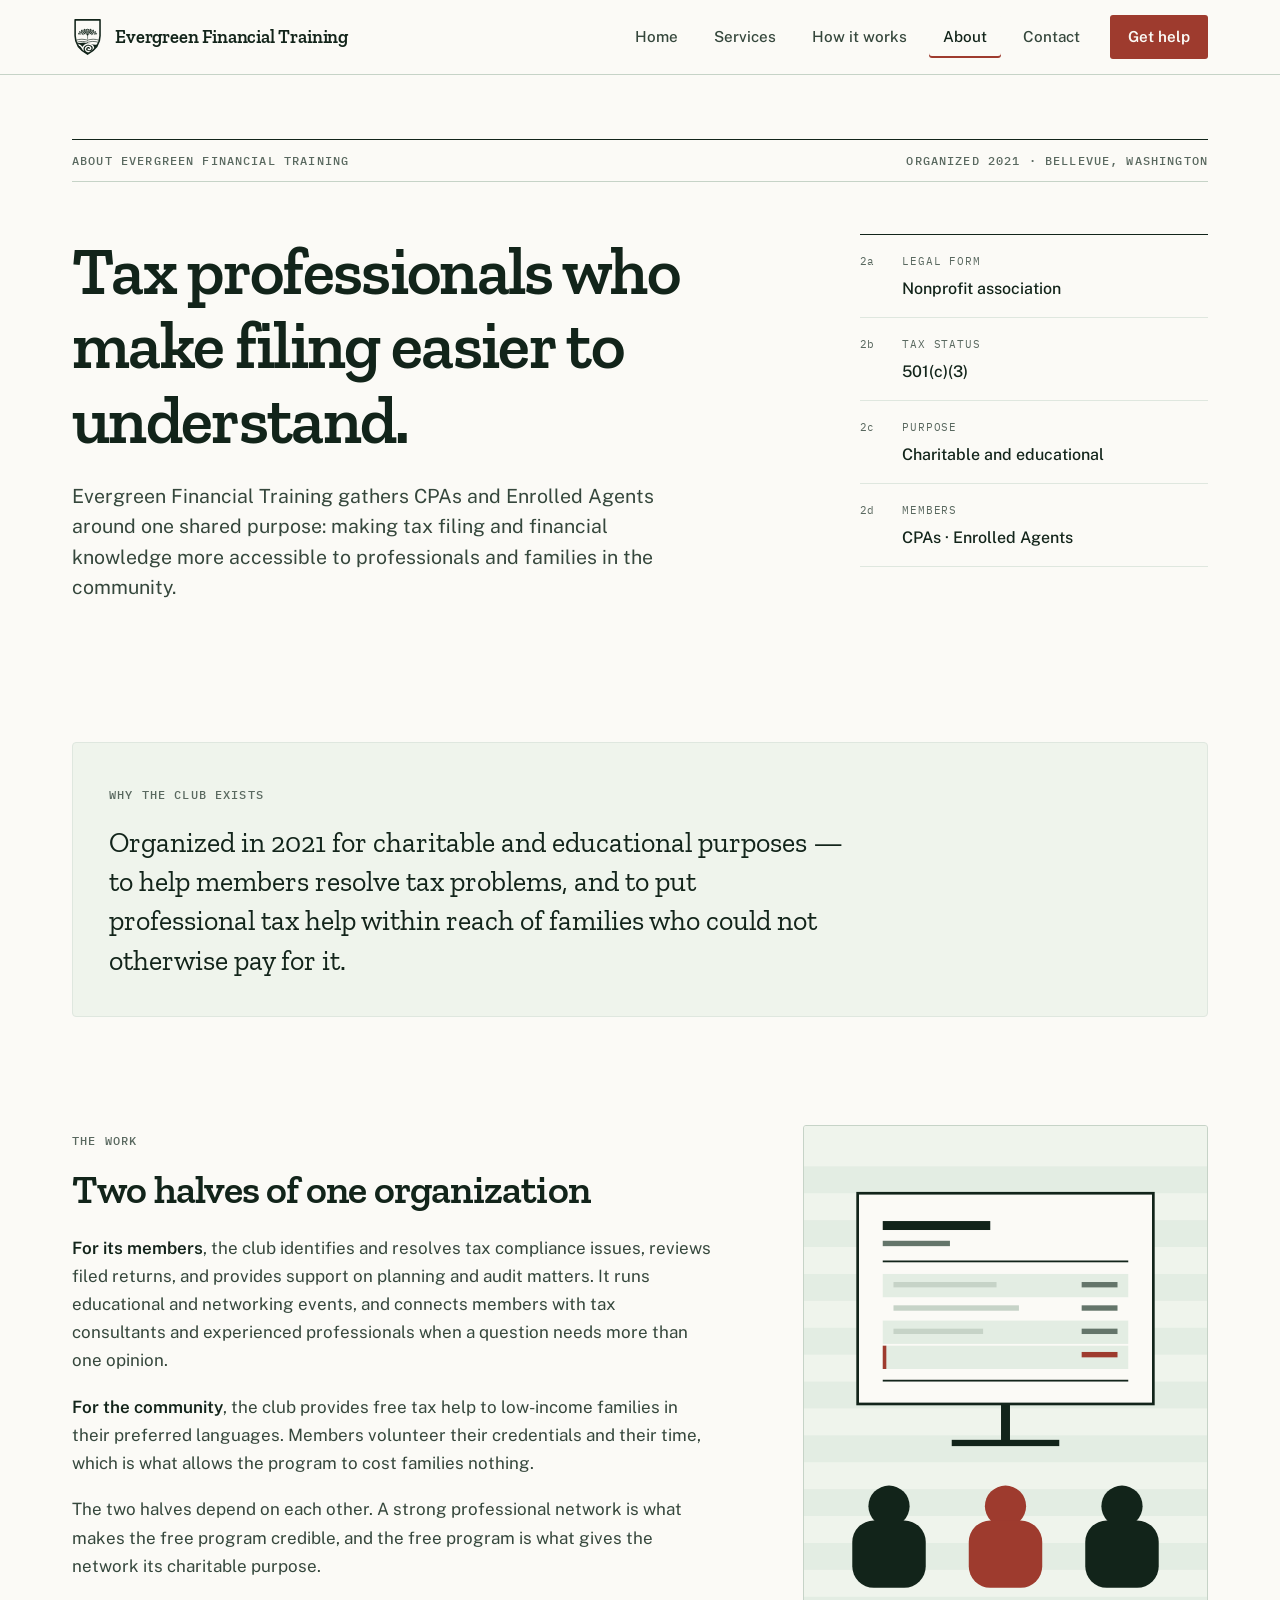
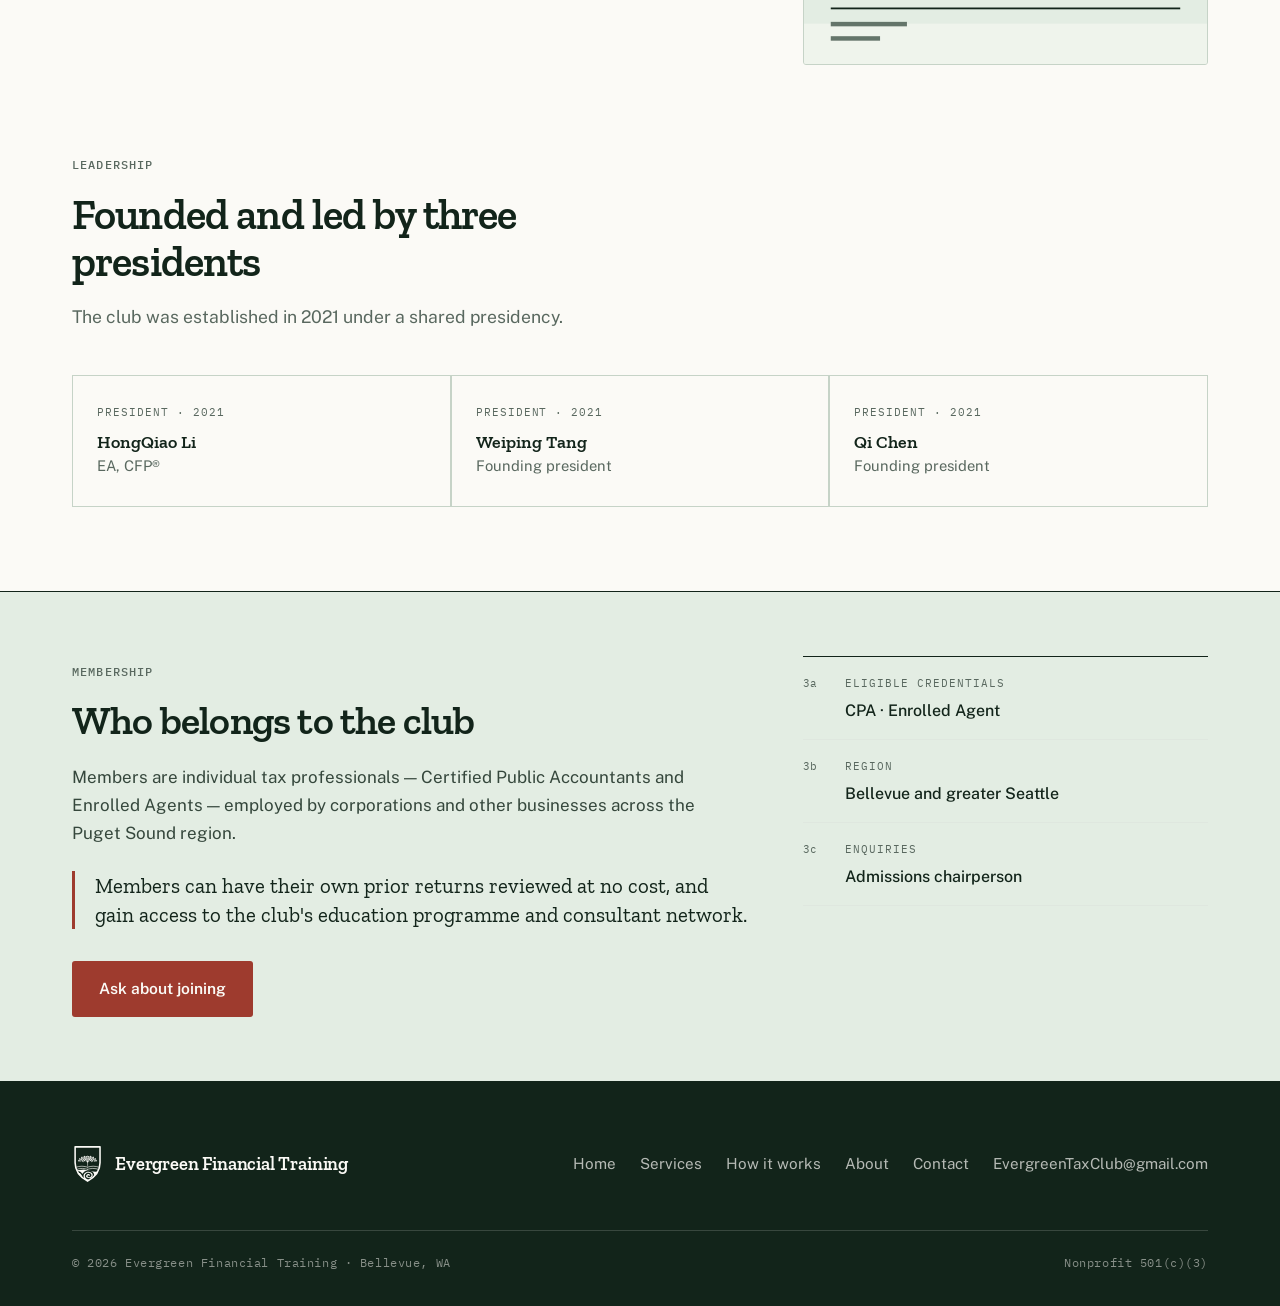
==== commit 3286a432: "Redesign Evergreen tax services website" ====
--- a/about.html
+++ b/about.html
@@ -3,8 +3,8 @@
 <head>
 <meta charset="UTF-8">
 <meta name="viewport" content="width=device-width, initial-scale=1.0">
-<title>About — Evergreen Tax Club</title>
-<meta name="description" content="Evergreen Tax Club is a nonprofit 501(c)(3) association of CPAs and Enrolled Agents, organized in 2021 in Bellevue, WA for charitable and educational purposes.">
+<title>About — Evergreen Financial Training</title>
+<meta name="description" content="Meet Evergreen Financial Training, a Bellevue organization of CPAs and Enrolled Agents providing tax help, professional education, and multilingual community support.">
 <link rel="preconnect" href="https://fonts.googleapis.com">
 <link rel="preconnect" href="https://fonts.gstatic.com" crossorigin>
 <link href="https://fonts.googleapis.com/css2?family=Zilla+Slab:wght@400;500;600;700&family=Public+Sans:wght@400;500;600;700&family=IBM+Plex+Mono:wght@400;500;600&display=swap" rel="stylesheet">
@@ -19,7 +19,7 @@
     <a class="brand" href="index.html">
       <svg class="brand-logo" xmlns="http://www.w3.org/2000/svg" viewBox="0 0 100 122"
      fill="none" stroke="currentColor" role="img"
-     aria-label="Evergreen Tax Club shield">
+     aria-label="Evergreen Financial Training shield">
   <defs><clipPath id="etc-sh-3"><path d="M10,6 H90 V57 C90,85 72,104 50,116 C28,104 10,85 10,57 Z"/></clipPath></defs>
   <g clip-path="url(#etc-sh-3)">
     <path d="M4,90 C16,81 30,77 45,80 C58,82 70,88 80,85 C88,83 94,79 98,75 L98,124 L4,124 Z" fill="currentColor" stroke="none"/>
@@ -97,12 +97,14 @@
   </g>
   <path d="M10,6 H90 V57 C90,85 72,104 50,116 C28,104 10,85 10,57 Z" stroke-width="5" stroke-linejoin="round"/>
 </svg>
-      <span class="brand-name">Evergreen Tax Club</span>
+      <span class="brand-name">Evergreen Financial Training</span>
     </a>
     <button class="nav-toggle" aria-expanded="false" aria-controls="site-nav">Menu</button>
     <nav class="site-nav" id="site-nav" aria-label="Main">
       <ul>
         <li><a href="index.html">Home</a></li>
+        <li><a href="index.html#services">Services</a></li>
+        <li><a href="index.html#process">How it works</a></li>
         <li><a href="about.html" aria-current="page">About</a></li>
         <li><a href="contact.html">Contact</a></li>
         <li><a class="nav-cta" href="contact.html#help">Get help</a></li>
@@ -116,15 +118,15 @@
   <section class="hero">
     <div class="wrap">
       <div class="doc-rule">
-        <span class="mono">About the club</span>
+        <span class="mono">About Evergreen Financial Training</span>
         <span class="mono">Organized 2021 · Bellevue, Washington</span>
       </div>
       <div class="hero-grid">
         <div>
-          <h1>A club built by tax professionals, for the people they serve.</h1>
-          <p class="lede">Evergreen Tax Club gathers CPAs and Enrolled Agents around one shared purpose: making the tax system navigable for the members of the club and for the families in their community.</p>
-        </div>
-        <div class="fields">
+          <h1>Tax professionals who make filing easier to understand.</h1>
+          <p class="lede">Evergreen Financial Training gathers CPAs and Enrolled Agents around one shared purpose: making tax filing and financial knowledge more accessible to professionals and families in the community.</p>
+        </div>
+        <div class="fields" data-reveal-group>
           <div class="field">
             <span class="field-no">2a</span>
             <span>
@@ -172,7 +174,7 @@
 
   <!-- ========== What the club does ========== -->
   <section class="section" style="padding-top:44px">
-    <div class="wrap split split-wide">
+    <div class="wrap split split-wide" data-reveal-group>
       <div class="prose">
         <span class="mono">The work</span>
         <h2 style="margin-top:14px;font-size:clamp(1.9rem,3.6vw,2.5rem);letter-spacing:-.02em;margin-bottom:22px">Two halves of one organization</h2>
@@ -193,7 +195,7 @@
         <h2>Founded and led by three presidents</h2>
         <p>The club was established in 2021 under a shared presidency.</p>
       </div>
-      <div class="people">
+      <div class="people" data-reveal-group>
         <div class="person">
           <span class="field-label">President · 2021</span>
           <h3>HongQiao Li</h3>
@@ -215,7 +217,7 @@
 
   <!-- ========== Membership ========== -->
   <section class="offer">
-    <div class="wrap split split-wide">
+    <div class="wrap split split-wide" data-reveal-group>
       <div>
         <span class="mono">Membership</span>
         <h2 style="margin-top:14px">Who belongs to the club</h2>
@@ -224,10 +226,10 @@
         </div>
         <p class="pull">Members can have their own prior returns reviewed at no cost, and gain access to the club's education programme and consultant network.</p>
         <div class="btn-row">
-          <a class="btn btn-primary" href="contact.html#join">Ask about joining</a>
-        </div>
-      </div>
-      <div class="fields">
+          <a class="btn btn-primary" href="contact.html?topic=Training%20or%20membership#message">Ask about joining</a>
+        </div>
+      </div>
+      <div class="fields" data-reveal-group>
         <div class="field">
           <span class="field-no">3a</span>
           <span>
@@ -261,7 +263,7 @@
       <a class="brand" href="index.html">
         <svg class="brand-logo" xmlns="http://www.w3.org/2000/svg" viewBox="0 0 100 122"
      fill="none" stroke="currentColor" role="img"
-     aria-label="Evergreen Tax Club shield">
+     aria-label="Evergreen Financial Training shield">
   <defs><clipPath id="etc-sh-4"><path d="M10,6 H90 V57 C90,85 72,104 50,116 C28,104 10,85 10,57 Z"/></clipPath></defs>
   <g clip-path="url(#etc-sh-4)">
     <path d="M4,90 C16,81 30,77 45,80 C58,82 70,88 80,85 C88,83 94,79 98,75 L98,124 L4,124 Z" fill="currentColor" stroke="none"/>
@@ -339,17 +341,19 @@
   </g>
   <path d="M10,6 H90 V57 C90,85 72,104 50,116 C28,104 10,85 10,57 Z" stroke-width="5" stroke-linejoin="round"/>
 </svg>
-        <span class="brand-name">Evergreen Tax Club</span>
+        <span class="brand-name">Evergreen Financial Training</span>
       </a>
       <div class="foot-links">
         <a href="index.html">Home</a>
+        <a href="index.html#services">Services</a>
+        <a href="index.html#process">How it works</a>
         <a href="about.html">About</a>
         <a href="contact.html">Contact</a>
         <a href="mailto:EvergreenTaxClub@gmail.com">EvergreenTaxClub@gmail.com</a>
       </div>
     </div>
     <div class="foot-bottom">
-      <span>© 2026 Evergreen Tax Club · Bellevue, WA</span>
+      <span>© 2026 Evergreen Financial Training · Bellevue, WA</span>
       <span>Nonprofit 501(c)(3)</span>
     </div>
   </div>
--- a/styles.css
+++ b/styles.css
@@ -1,5 +1,5 @@
 /* ============================================================
-   Evergreen Tax Club — shared stylesheet
+   Evergreen Financial Training — shared stylesheet
    Design direction: "Greenbar" — accounting ledger paper.
 
    Every page links this one file. Do not copy these rules into
@@ -13,7 +13,7 @@
   --bar-soft: #EFF4EC;   /* lighter stripe / panel fill */
   --ink:      #12241A;   /* headings, dark bands */
   --ink-2:    #35473C;   /* body copy */
-  --slate:    #64756A;   /* secondary / labels */
+  --slate:    #59685F;   /* secondary / labels — AA on paper, bar and bar-soft */
   --rule:     #C6D3C7;   /* structural rules */
   --rule-2:   #DFE7DF;   /* hairline rules */
   --stamp:    #9E3B2E;   /* the single accent — use sparingly */
@@ -90,7 +90,7 @@
 }
 .head-inner{display:flex;align-items:center;justify-content:space-between;height:74px;gap:24px}
 
-.brand{display:flex;align-items:center;gap:12px;flex:none}
+.brand{display:flex;align-items:center;gap:12px;flex:none;min-height:44px}
 .brand-name{font-family:var(--display);font-size:1.16rem;font-weight:600;color:var(--ink);letter-spacing:-.01em}
 
 /* ---- The shield ------------------------------------------
@@ -135,7 +135,8 @@
   background:none;
   border:1px solid var(--rule);
   border-radius:3px;
-  padding:8px 12px;
+  padding:8px 14px;
+  min-height:44px;
   font-family:var(--mono);
   font-size:.72rem;
   letter-spacing:.08em;
@@ -177,6 +178,9 @@
 .hero h1{font-size:clamp(2.7rem,5.6vw,4.15rem);letter-spacing:-.025em;font-weight:600}
 .hero h1 .accent{color:var(--stamp)}
 .hero .lede{margin-top:24px}
+.hero-kicker{margin-bottom:14px}
+.privacy-line{margin-top:22px;max-width:58ch;padding:12px 14px;border-left:3px solid var(--stamp);background:var(--bar-soft);font-size:.88rem;line-height:1.55;color:var(--slate)}
+.privacy-line strong{color:var(--ink)}
 
 /* Field block — label over value, hairline separated */
 .fields{border-top:1px solid var(--ink)}
@@ -228,7 +232,7 @@
 .lang-chip{
   font-family:var(--mono),var(--intl);
   font-size:.82rem;letter-spacing:.03em;line-height:1.4;
-  padding:7px 13px;border:1px solid rgba(251,250,246,.3);border-radius:2px;
+  padding:11px 16px;min-height:44px;border:1px solid rgba(251,250,246,.3);border-radius:2px;
   background:transparent;cursor:pointer;
   color:rgba(251,250,246,.8);
   transition:color .25s,border-color .25s,background .25s;
@@ -256,6 +260,18 @@
 .section-head{max-width:62ch;margin-bottom:44px}
 .section-head h2{font-size:clamp(1.9rem,3.6vw,2.65rem);letter-spacing:-.02em;margin-top:14px}
 .section-head p{margin-top:16px;font-size:1.1rem;color:var(--slate)}
+.compact-head{margin-bottom:30px}
+
+/* Visitor routes ---------------------------------------- */
+.intent-section{padding:0 0 84px}
+.intent-grid{display:grid;grid-template-columns:repeat(4,1fr);border:1px solid var(--rule);background:var(--rule);gap:1px}
+.intent-card{display:flex;flex-direction:column;min-height:280px;padding:26px 24px;background:var(--paper);transition:background .2s ease,transform .2s ease}
+.intent-card:hover{background:var(--bar-soft);transform:translateY(-3px)}
+.intent-card:focus-visible{position:relative;z-index:1}
+.intent-no{font-family:var(--mono);font-size:.72rem;color:var(--stamp);margin-bottom:32px}
+.intent-card h3{font-size:1.3rem;margin-bottom:12px}
+.intent-card p{font-size:.94rem;color:var(--slate)}
+.text-link{font-size:.9rem;font-weight:600;color:var(--stamp);margin-top:auto;padding-top:24px}
 
 /* ============================================================
    Ledger — greenbar striped rows. The one place stripes appear.
@@ -274,6 +290,16 @@
 .ledger-no{font-family:var(--mono);font-size:.8rem;color:var(--slate)}
 .ledger-row h3{font-size:1.22rem;letter-spacing:-.01em}
 .ledger-row p{color:var(--ink-2);font-size:1rem}
+
+/* Filing process ---------------------------------------- */
+.process-section{padding:84px 0;background:var(--bar-soft);border-top:1px solid var(--rule);border-bottom:1px solid var(--rule)}
+.process{list-style:none;display:grid;grid-template-columns:repeat(5,1fr);position:relative}
+.process::before{content:"";position:absolute;top:20px;left:10%;right:10%;height:1px;background:var(--rule)}
+.process li{position:relative;padding:0 16px;text-align:center}
+.process-marker{position:relative;z-index:1;display:grid;place-items:center;width:42px;height:42px;margin:0 auto 20px;border:1px solid var(--ink);border-radius:50%;background:var(--paper);font-family:var(--mono);font-size:.78rem;color:var(--ink);transition:background .25s,color .25s,transform .25s}
+.process li:hover .process-marker{background:var(--stamp);border-color:var(--stamp);color:var(--paper);transform:scale(1.06)}
+.process h3{font-size:1.08rem;margin-bottom:8px}
+.process p{font-size:.86rem;line-height:1.55;color:var(--slate)}
 
 /* ============================================================
    Panels
@@ -394,6 +420,16 @@
   outline:none;border-color:var(--stamp);box-shadow:0 0 0 3px rgba(158,59,46,.12);
 }
 .form-note{font-size:.88rem;color:var(--slate);margin-top:14px;line-height:1.55}
+.privacy-callout{padding:16px;border:1px solid var(--rule);background:var(--bar-soft);font-size:.9rem;line-height:1.55;color:var(--slate)}
+.privacy-callout strong{color:var(--ink)}
+
+/* Closing action ---------------------------------------- */
+.cta-band{background:var(--ink);color:var(--paper);padding:54px 0}
+.cta-inner{display:flex;align-items:center;justify-content:space-between;gap:40px}
+.cta-band .mono{color:rgba(251,250,246,.58)}
+.cta-band h2{color:var(--paper);font-size:clamp(1.7rem,3vw,2.3rem);margin-top:8px}
+.cta-band p{color:rgba(251,250,246,.66);margin-top:8px;font-size:.94rem}
+.cta-band .btn{flex:none}
 
 /* ============================================================
    Footer
@@ -403,7 +439,7 @@
 .site-foot .brand-logo{color:var(--paper);--logo-bg:var(--ink)}
 .foot-top{display:flex;justify-content:space-between;gap:36px;flex-wrap:wrap;align-items:flex-start}
 .foot-links{display:flex;gap:24px;flex-wrap:wrap}
-.foot-links a{font-size:.95rem;transition:color .15s}
+.foot-links a{font-size:.95rem;transition:color .15s;display:inline-flex;align-items:center;min-height:44px}
 .foot-links a:hover{color:var(--paper)}
 .foot-bottom{
   margin-top:44px;padding-top:22px;
@@ -419,6 +455,11 @@
 @media (max-width:960px){
   .hero-grid,.split,.split-wide,.split-narrow{grid-template-columns:1fr;gap:44px}
   .people{grid-template-columns:1fr}
+  .intent-grid{grid-template-columns:repeat(2,1fr)}
+  .process{grid-template-columns:1fr;gap:0}
+  .process::before{top:20px;bottom:20px;left:20px;right:auto;width:1px;height:auto}
+  .process li{display:grid;grid-template-columns:42px 1fr;gap:20px;text-align:left;padding:0 0 30px}
+  .process-marker{margin:0}
   .ledger-row{grid-template-columns:40px 1fr;gap:8px 18px}
   .ledger-row p{grid-column:2}
 }
@@ -443,9 +484,43 @@
   .site-nav a{padding:13px 12px;font-size:1rem}
   .nav-cta{margin-left:0;margin-top:8px;text-align:center}
   .contact-row{grid-template-columns:1fr;gap:4px}
+  .cta-inner{align-items:flex-start;flex-direction:column}
+}
+
+@media (max-width:560px){
+  .brand-name{font-size:1rem;max-width:190px;line-height:1.08}
+  .intent-grid{grid-template-columns:1fr}
+  .intent-card{min-height:0}
+  .ledger-row{padding-left:8px;padding-right:8px}
+  .panel{padding:24px 20px}
+  .btn-row .btn{width:100%;text-align:center}
+}
+
+/* ============================================================
+   Motion
+
+   Content settles onto the page the way ink lands on paper:
+   a short rise and fade, rows arriving in sequence. Nothing
+   slides, bounces, or travels far.
+
+   The hidden starting state is applied ONLY under .anim, which
+   site.js adds to <html> and only when the visitor has not asked
+   for reduced motion. Without JavaScript, or with reduced motion
+   on, every rule below is inert and the page renders fully — no
+   content is ever invisible by default.
+   ============================================================ */
+.anim .reveal{
+  opacity:0;
+  transform:translateY(12px);
+}
+.anim .reveal.is-in{
+  opacity:1;
+  transform:none;
+  transition:opacity .38s ease-out, transform .38s ease-out;
 }
 
 @media (prefers-reduced-motion:reduce){
   html{scroll-behavior:auto}
   *,*::before,*::after{animation-duration:.001ms!important;transition-duration:.001ms!important}
-}
+  .anim .reveal{opacity:1;transform:none}
+}
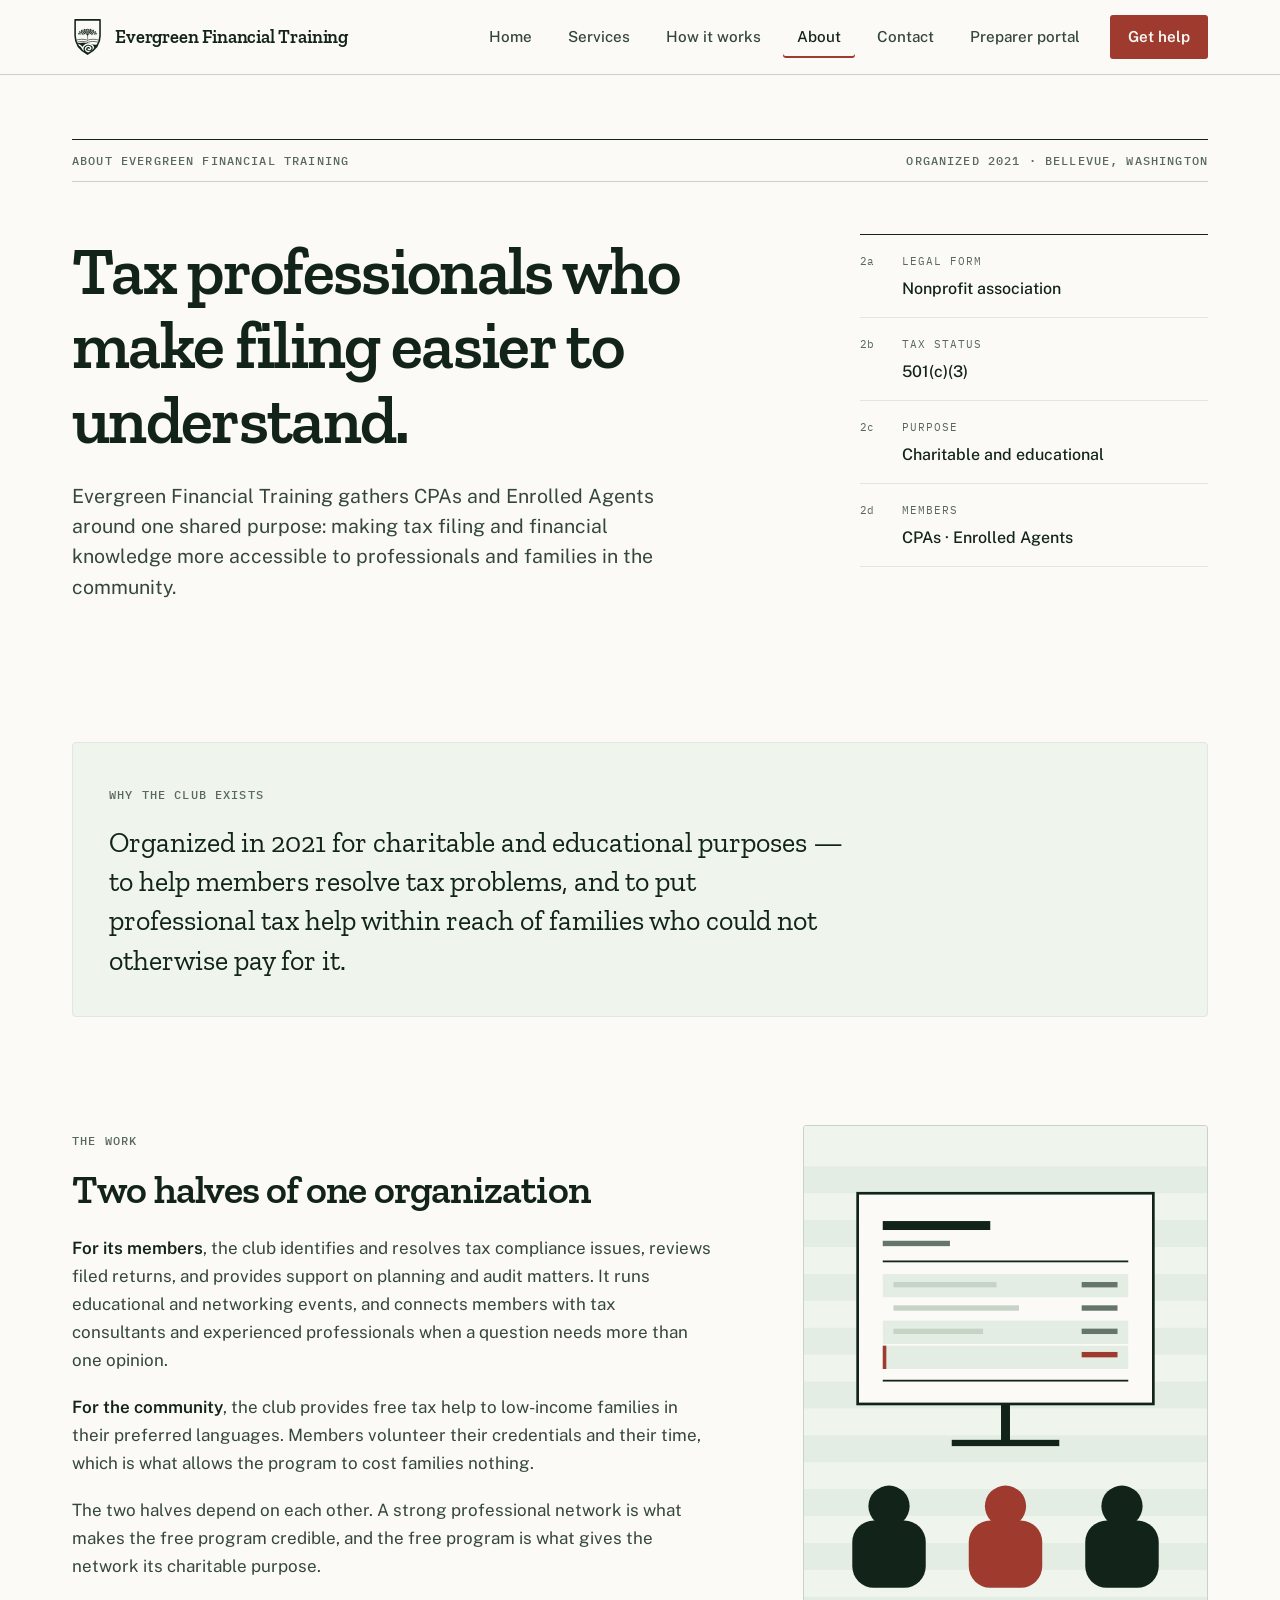
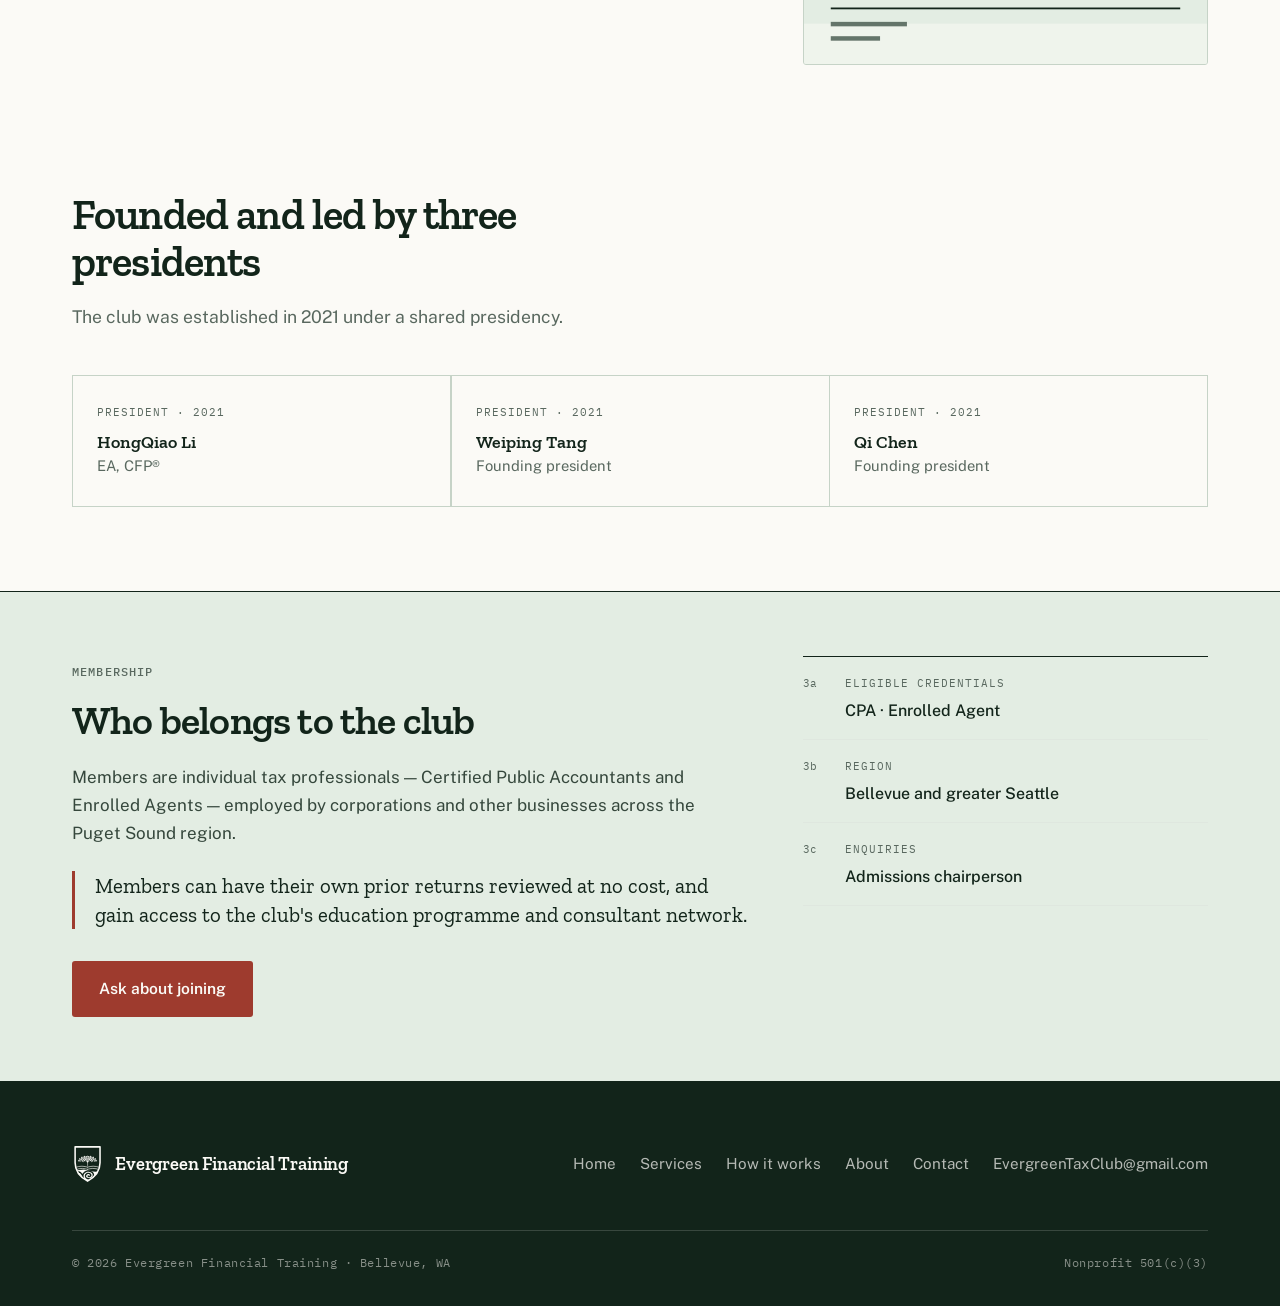
==== commit 7f0a8092: "Add OpenTax preparer portal entry" ====
--- a/about.html
+++ b/about.html
@@ -107,6 +107,7 @@
         <li><a href="index.html#process">How it works</a></li>
         <li><a href="about.html" aria-current="page">About</a></li>
         <li><a href="contact.html">Contact</a></li>
+        <li><a href="portal.html">Preparer portal</a></li>
         <li><a class="nav-cta" href="contact.html#help">Get help</a></li>
       </ul>
     </nav>
--- a/styles.css
+++ b/styles.css
@@ -178,6 +178,7 @@
 .hero h1{font-size:clamp(2.7rem,5.6vw,4.15rem);letter-spacing:-.025em;font-weight:600}
 .hero h1 .accent{color:var(--stamp)}
 .hero .lede{margin-top:24px}
+.portal-hero{min-height:calc(100vh - 74px)}
 .hero-kicker{margin-bottom:14px}
 .privacy-line{margin-top:22px;max-width:58ch;padding:12px 14px;border-left:3px solid var(--stamp);background:var(--bar-soft);font-size:.88rem;line-height:1.55;color:var(--slate)}
 .privacy-line strong{color:var(--ink)}
@@ -464,7 +465,7 @@
   .ledger-row p{grid-column:2}
 }
 
-@media (max-width:820px){
+@media (max-width:1040px){
   body{font-size:16px}
   :root{--gut:22px}
   .section{padding:60px 0}
@@ -511,16 +512,22 @@
    ============================================================ */
 .anim .reveal{
   opacity:0;
-  transform:translateY(12px);
+  transform:translateY(22px);
+  filter:blur(2px);
+  transition:
+    opacity .62s cubic-bezier(.22,1,.36,1),
+    transform .62s cubic-bezier(.22,1,.36,1),
+    filter .48s ease-out;
+  will-change:opacity,transform;
 }
 .anim .reveal.is-in{
   opacity:1;
   transform:none;
-  transition:opacity .38s ease-out, transform .38s ease-out;
+  filter:none;
 }
 
 @media (prefers-reduced-motion:reduce){
   html{scroll-behavior:auto}
   *,*::before,*::after{animation-duration:.001ms!important;transition-duration:.001ms!important}
-  .anim .reveal{opacity:1;transform:none}
-}
+  .anim .reveal{opacity:1;transform:none;filter:none;will-change:auto}
+}
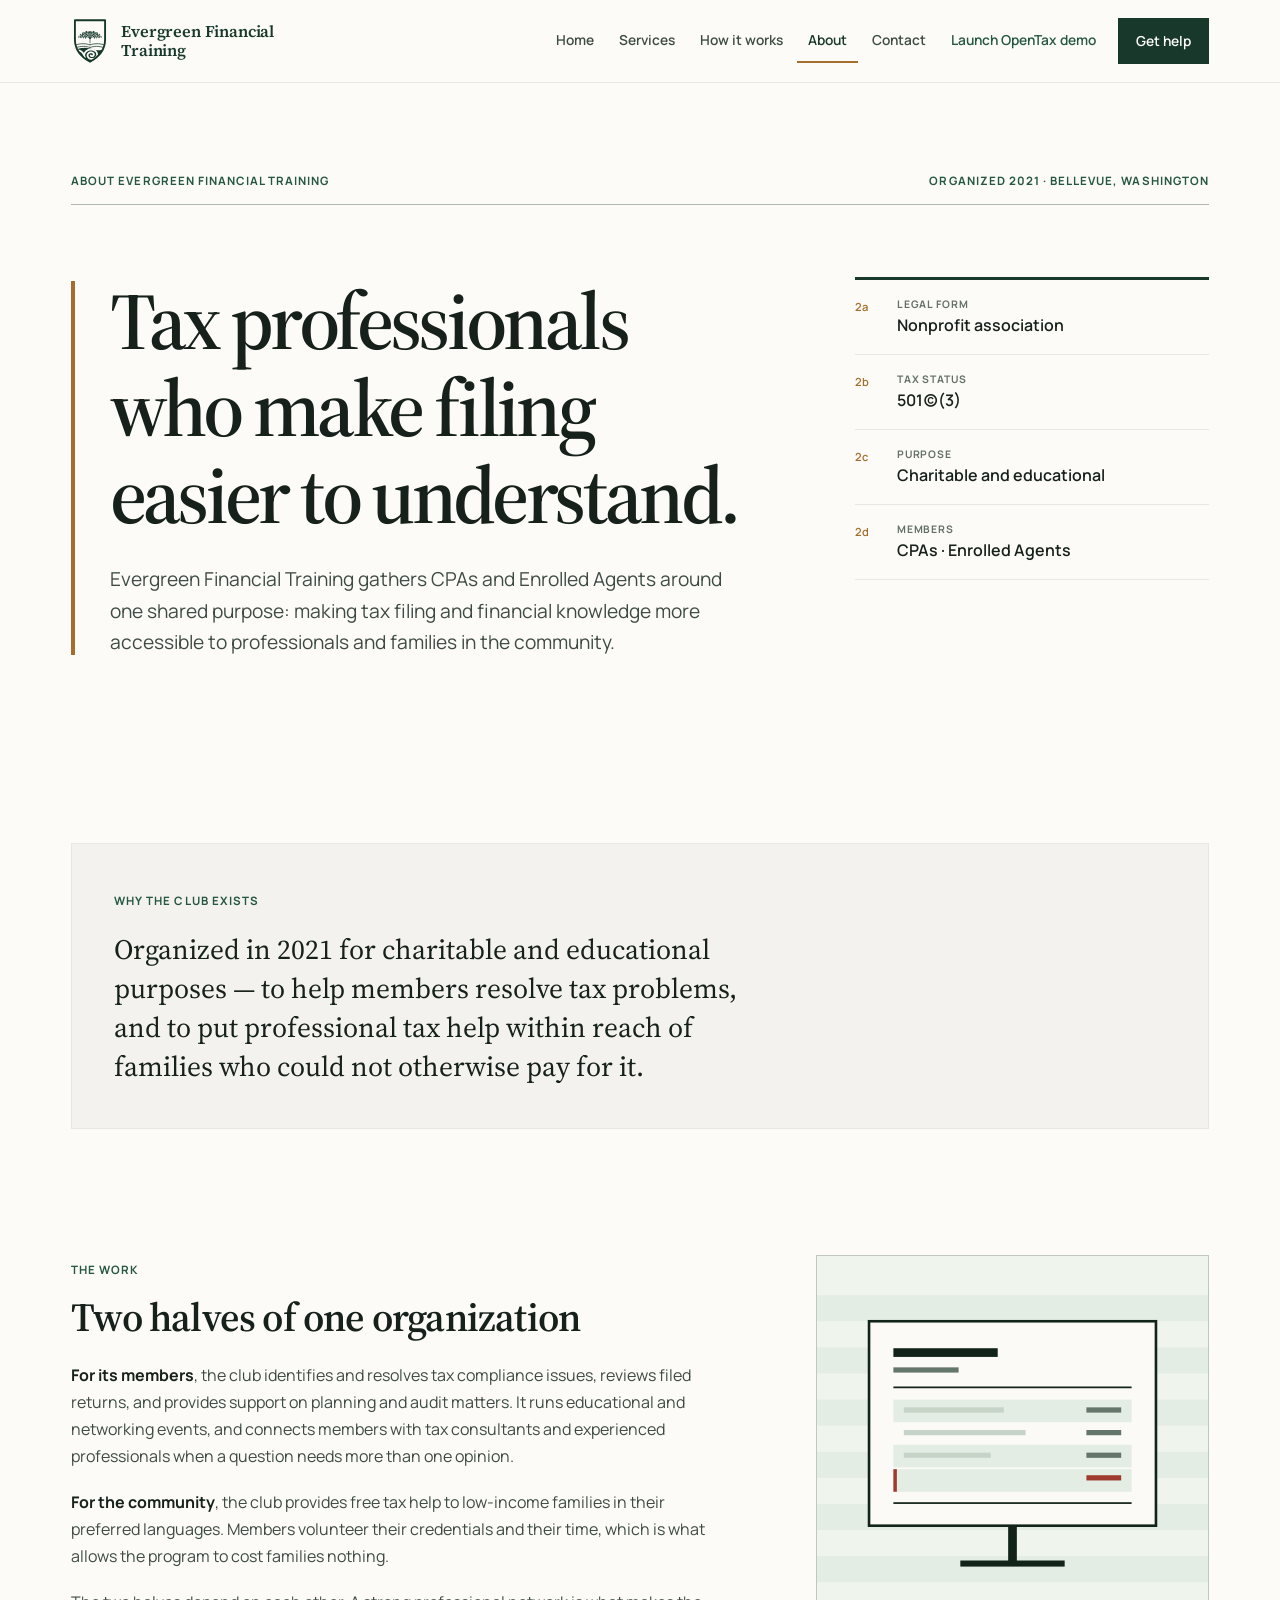
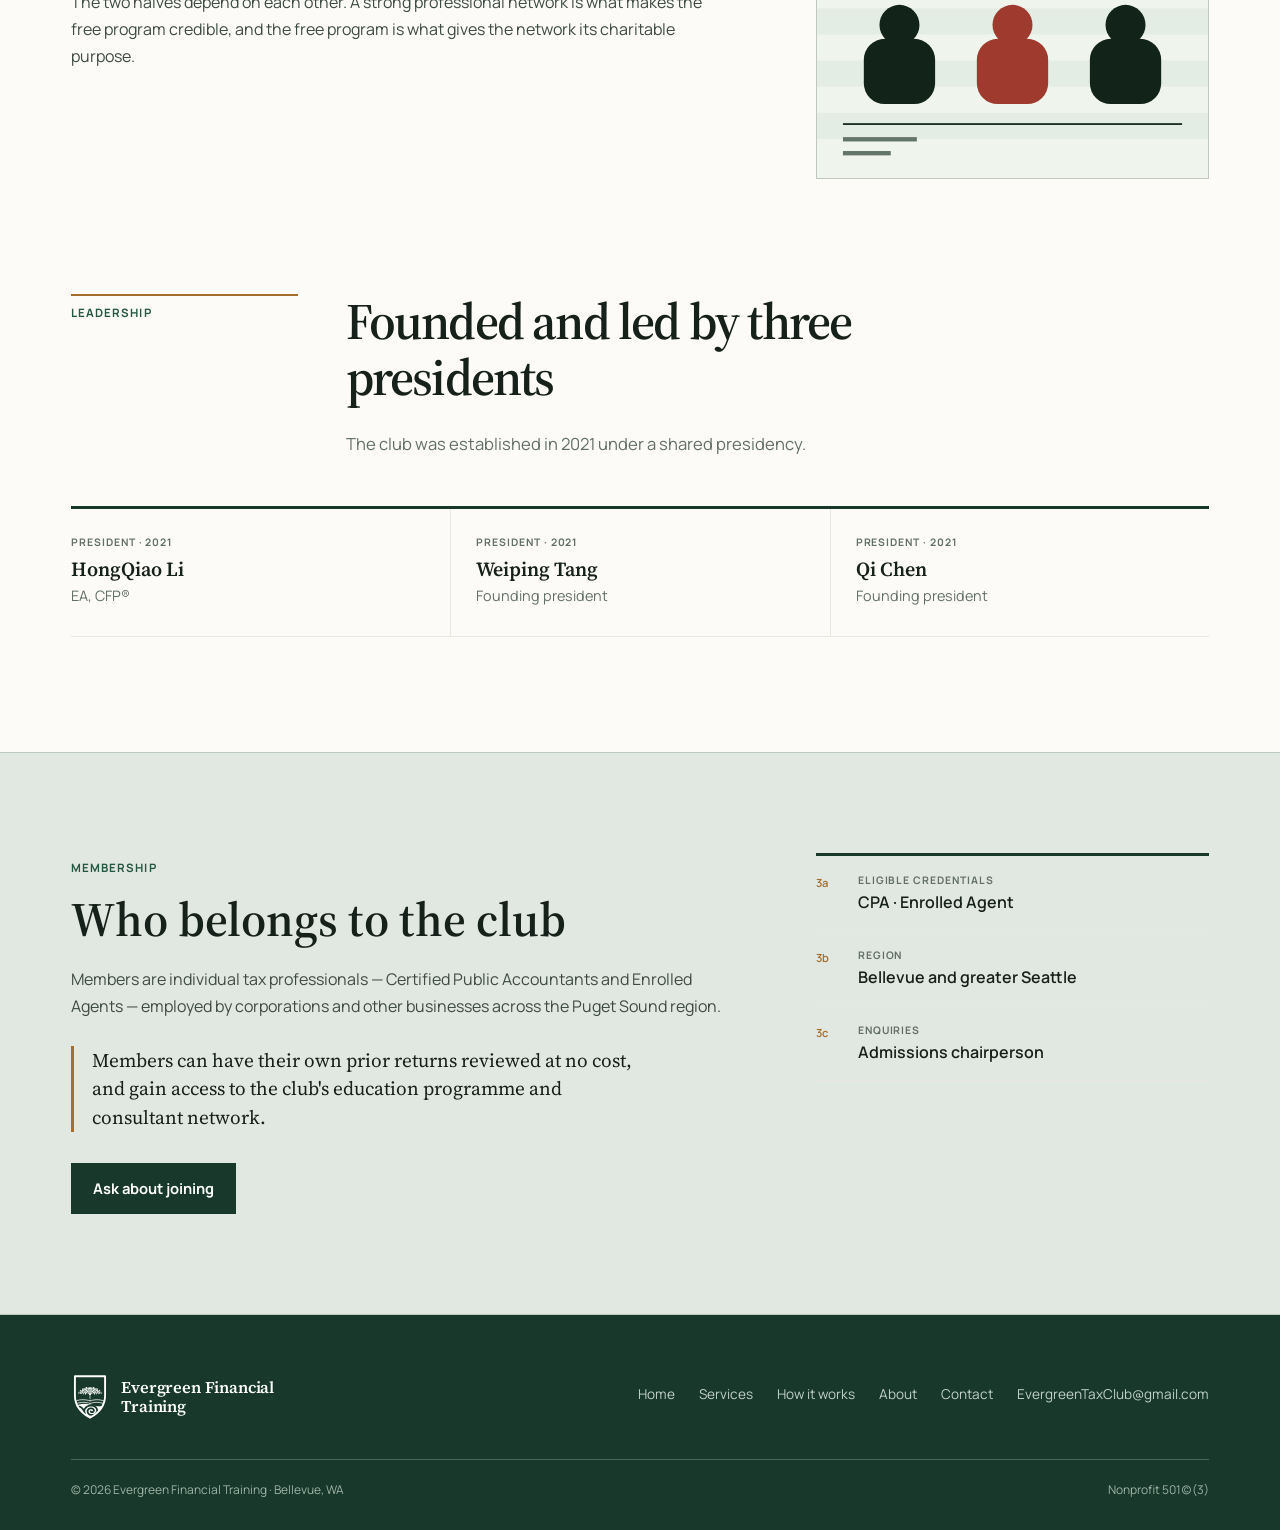
==== commit 88a83709: "Refine public site with professional practice design" ====
--- a/about.html
+++ b/about.html
@@ -7,9 +7,9 @@
 <meta name="description" content="Meet Evergreen Financial Training, a Bellevue organization of CPAs and Enrolled Agents providing tax help, professional education, and multilingual community support.">
 <link rel="preconnect" href="https://fonts.googleapis.com">
 <link rel="preconnect" href="https://fonts.gstatic.com" crossorigin>
-<link href="https://fonts.googleapis.com/css2?family=Zilla+Slab:wght@400;500;600;700&family=Public+Sans:wght@400;500;600;700&family=IBM+Plex+Mono:wght@400;500;600&display=swap" rel="stylesheet">
+<link href="https://fonts.googleapis.com/css2?family=IBM+Plex+Mono:wght@400;500&family=Manrope:wght@400;500;600;700&family=Source+Serif+4:opsz,wght@8..60,500;8..60,600;8..60,700&display=swap" rel="stylesheet">
 <link rel="icon" href="images/favicon.svg" type="image/svg+xml">
-<meta name="theme-color" content="#12241A">
+<meta name="theme-color" content="#17382B">
 <link rel="stylesheet" href="styles.css">
 </head>
 <body>
@@ -107,7 +107,7 @@
         <li><a href="index.html#process">How it works</a></li>
         <li><a href="about.html" aria-current="page">About</a></li>
         <li><a href="contact.html">Contact</a></li>
-        <li><a href="portal.html">Preparer portal</a></li>
+        <li><a href="demo-dashboard.html">Launch OpenTax demo</a></li>
         <li><a class="nav-cta" href="contact.html#help">Get help</a></li>
       </ul>
     </nav>
--- a/styles.css
+++ b/styles.css
@@ -1,533 +1,144 @@
-/* ============================================================
-   Evergreen Financial Training — shared stylesheet
-   Design direction: "Greenbar" — accounting ledger paper.
+/* Evergreen Financial Training — professional practice system */
+:root{
+  --evergreen:#17382b;
+  --pine:#255742;
+  --pine-dark:#102a20;
+  --paper:#fcfbf8;
+  --stone:#e8e7e1;
+  --stone-soft:#f3f2ee;
+  --ink:#17211c;
+  --text:#3e4b44;
+  --muted:#637069;
+  --brass:#a66e2c;
+  --brass-dark:#81531f;
+  --white:#fff;
+  --display:'Source Serif 4',Georgia,serif;
+  --body:'Manrope','Helvetica Neue',Arial,sans-serif;
+  --mono:'IBM Plex Mono',ui-monospace,monospace;
+  --intl:'PingFang SC','Microsoft YaHei','Noto Sans CJK SC',sans-serif;
+  --wrap:1240px;
+  --gut:clamp(20px,4vw,52px);
+}
+*{box-sizing:border-box;margin:0;padding:0}
+html{scroll-behavior:smooth;-webkit-text-size-adjust:100%}
+body{background:var(--paper);color:var(--text);font:400 16px/1.7 var(--body);-webkit-font-smoothing:antialiased}
+h1,h2,h3,h4{color:var(--ink);font-family:var(--display);font-weight:600;line-height:1.08}
+a{color:inherit;text-decoration:none}
+img{display:block;max-width:100%}
+button,input,textarea,select{font:inherit}
+:focus-visible{outline:3px solid var(--brass);outline-offset:3px}
+.wrap{width:min(100%,var(--wrap));margin-inline:auto;padding-inline:var(--gut)}
+.mono,.field-label{color:var(--pine);font:700 .72rem/1.4 var(--body);letter-spacing:.09em;text-transform:uppercase}
+.lede{max-width:59ch;color:var(--text);font-size:clamp(1.08rem,1.5vw,1.25rem);line-height:1.65}
+.prose p{max-width:66ch;margin-bottom:1.15em}.prose p:last-child{margin:0}.prose strong{color:var(--ink)}
 
-   Every page links this one file. Do not copy these rules into
-   individual pages; change them here and all pages update.
-   ============================================================ */
+/* Header */
+.site-head{position:sticky;top:0;z-index:60;background:var(--paper);border-bottom:1px solid var(--stone)}
+.head-inner{display:flex;align-items:center;justify-content:space-between;gap:28px;min-height:82px}
+.brand{display:flex;align-items:center;gap:12px;min-height:48px;color:var(--evergreen)}
+.brand-logo{width:38px;height:46px;flex:none;color:var(--evergreen);--logo-bg:var(--paper)}
+.logo-carve{stroke:var(--logo-bg,var(--paper))}
+.brand-name{max-width:220px;color:var(--evergreen);font:600 1.02rem/1.18 var(--display);letter-spacing:-.01em}
+.site-nav ul{display:flex;align-items:center;gap:3px;list-style:none}
+.site-nav a{display:flex;align-items:center;min-height:44px;padding:9px 11px;color:var(--text);font-size:.86rem;font-weight:600;border-bottom:2px solid transparent}
+.site-nav a:hover,.site-nav a[aria-current=page]{color:var(--evergreen);border-color:var(--brass)}
+.site-nav a[href="demo-dashboard.html"]{color:var(--pine)}
+.site-nav .nav-cta{margin-left:8px;padding:10px 17px;background:var(--evergreen);border:1px solid var(--evergreen);color:var(--white)}
+.site-nav .nav-cta:hover{background:var(--pine);border-color:var(--pine);color:var(--white)}
+.nav-toggle{display:none;min-width:48px;min-height:44px;padding:8px 12px;background:transparent;border:1px solid #aeb8b1;color:var(--evergreen);font-size:.82rem;font-weight:700;cursor:pointer}
 
-:root{
-  /* Color ------------------------------------------------- */
-  --paper:    #FBFAF6;   /* page background, warm paper white */
-  --bar:      #E3EDE3;   /* greenbar stripe */
-  --bar-soft: #EFF4EC;   /* lighter stripe / panel fill */
-  --ink:      #12241A;   /* headings, dark bands */
-  --ink-2:    #35473C;   /* body copy */
-  --slate:    #59685F;   /* secondary / labels — AA on paper, bar and bar-soft */
-  --rule:     #C6D3C7;   /* structural rules */
-  --rule-2:   #DFE7DF;   /* hairline rules */
-  --stamp:    #9E3B2E;   /* the single accent — use sparingly */
-  --stamp-2:  #82301F;   /* accent, pressed state */
+/* Buttons */
+.btn{display:inline-flex;align-items:center;justify-content:center;min-height:48px;padding:12px 21px;border:1px solid transparent;font-size:.92rem;font-weight:700;transition:background .18s,border-color .18s,color .18s}
+.btn-primary{background:var(--evergreen);color:var(--white)}.btn-primary:hover{background:var(--pine)}
+.btn-secondary{border-color:#98a59d;color:var(--evergreen)}.btn-secondary:hover{border-color:var(--evergreen);background:var(--stone-soft)}
+.btn-onink{background:var(--white);color:var(--evergreen)}.btn-onink:hover{background:var(--stone-soft)}
+.btn-row{display:flex;gap:11px;flex-wrap:wrap;margin-top:31px}
 
-  /* Type -------------------------------------------------- */
-  --display: 'Zilla Slab', Georgia, serif;
-  --body:    'Public Sans', -apple-system, BlinkMacSystemFont, sans-serif;
-  --mono:    'IBM Plex Mono', ui-monospace, Menlo, monospace;
+/* Hero */
+.hero{padding:clamp(48px,7vw,92px) 0 clamp(66px,8vw,108px)}
+.doc-rule{display:flex;justify-content:space-between;gap:20px;padding-bottom:15px;border-bottom:1px solid #aeb8b1}
+.hero-grid{display:grid;grid-template-columns:minmax(0,1.25fr) minmax(280px,.65fr);gap:clamp(50px,8vw,112px);align-items:start;margin-top:clamp(42px,6vw,72px)}
+.hero-grid>div:first-child{position:relative;padding-left:clamp(20px,3vw,42px)}
+.hero-grid>div:first-child:before{content:"";position:absolute;top:4px;bottom:4px;left:0;width:4px;background:var(--brass)}
+.hero-kicker{margin-bottom:16px}
+.hero h1{max-width:820px;font-size:clamp(2.8rem,6.3vw,5.2rem);letter-spacing:-.045em}
+.hero h1 .accent{color:var(--pine);font-style:italic}
+.hero .lede{margin-top:26px}
+.portal-hero{min-height:calc(100vh - 82px)}
+.privacy-line{max-width:62ch;margin-top:24px;padding-top:16px;border-top:1px solid var(--stone);color:var(--muted);font-size:.85rem;line-height:1.6}.privacy-line strong{color:var(--ink)}
+.fields{border-top:3px solid var(--evergreen)}
+.field{display:grid;grid-template-columns:30px 1fr;gap:12px;padding:17px 0;border-bottom:1px solid var(--stone);align-items:start}
+.field-no{color:var(--brass);font:600 .7rem/1.8 var(--body)}
+.field-label{display:block;margin-bottom:3px;color:var(--muted);font-size:.65rem}
+.field-value{display:block;color:var(--ink);font-weight:600;line-height:1.4}.field-value .num{font-variant-numeric:tabular-nums}
 
-  /* Layout ------------------------------------------------ */
-  --wrap: 1200px;
-  --gut: 32px;
+/* Section structure */
+.section{padding:clamp(72px,9vw,116px) 0}.section-tight{padding:clamp(54px,7vw,82px) 0}
+.section-head{display:grid;grid-template-columns:minmax(150px,.34fr) minmax(0,1fr);gap:25px 48px;max-width:940px;margin-bottom:48px}
+.section-head .mono{padding-top:9px;border-top:2px solid var(--brass)}
+.section-head h2{font-size:clamp(2rem,4vw,3.2rem);letter-spacing:-.035em}
+.section-head p{grid-column:2;color:var(--muted);font-size:1.04rem}.compact-head{margin-bottom:28px}
+
+/* Visitor paths — no decorative numbering */
+.intent-section{padding:0 0 clamp(70px,9vw,110px)}
+.intent-grid{display:grid;grid-template-columns:repeat(2,1fr);border-top:1px solid #aeb8b1}
+.intent-card{position:relative;display:grid;grid-template-columns:1fr auto;gap:10px 24px;min-height:170px;padding:28px 30px;border-bottom:1px solid var(--stone)}
+.intent-card:nth-child(odd){border-right:1px solid var(--stone)}
+.intent-card:hover{background:var(--stone-soft)}
+.intent-no{display:none}.intent-card h3{font-size:1.45rem}.intent-card p{max-width:42ch;color:var(--muted);font-size:.92rem}
+.text-link{grid-column:2;grid-row:1/3;align-self:center;color:var(--brass-dark);font-size:.84rem;font-weight:700}
+
+/* Bilingual service */
+.langs{padding:clamp(70px,9vw,112px) 0;background:var(--evergreen);color:var(--white)}
+.langs .wrap{display:grid;grid-template-columns:.55fr 1.45fr;gap:42px 80px}
+.langs .mono{color:#b9c9c0}.lang-stage{min-height:120px}.lang-word{color:var(--white);font-family:var(--display),var(--intl);font-size:clamp(2.25rem,5vw,4.4rem);font-weight:600;line-height:1.08;letter-spacing:-.035em}
+.lang-word .tongue{display:block;margin-bottom:12px;color:#cfab79;font:700 .7rem/1.4 var(--body);letter-spacing:.1em;text-transform:uppercase}
+.lang-list{display:flex;align-items:start;gap:8px;grid-row:2;padding-top:4px}.lang-chip{min-width:88px;min-height:44px;padding:9px 14px;background:transparent;border:1px solid #789082;color:var(--white);font-family:var(--body),var(--intl);font-weight:700;cursor:pointer}.lang-chip:hover,.lang-chip.is-on{background:var(--white);border-color:var(--white);color:var(--evergreen)}
+.langs .note,.lang-ask{grid-column:2;max-width:62ch;color:#d5dfd9}.lang-ask{padding-top:18px;border-top:1px solid #4b6a59;color:var(--white)}
+.lang-fade{animation:langIn .35s ease both}@keyframes langIn{from{opacity:0;transform:translateY(6px)}to{opacity:1;transform:none}}
+
+/* Services */
+.ledger{border-top:3px solid var(--evergreen)}
+.ledger-row{display:grid;grid-template-columns:44px minmax(200px,.75fr) minmax(280px,1.25fr);gap:22px 34px;align-items:baseline;padding:25px 12px;border-bottom:1px solid var(--stone)}
+.ledger-no{color:var(--brass);font-size:.74rem;font-weight:700}.ledger-row h3{font-size:1.25rem}.ledger-row p{color:var(--muted)}
+
+/* Actual ordered process */
+.process-section{padding:clamp(72px,9vw,112px) 0;background:var(--stone-soft);border-block:1px solid var(--stone)}
+.process{display:grid;grid-template-columns:repeat(5,1fr);list-style:none;border-top:2px solid var(--evergreen)}
+.process li{padding:25px 22px 10px 0}.process-marker{display:block;margin-bottom:34px;color:var(--brass);font-weight:700;font-variant-numeric:tabular-nums}
+.process h3{min-height:2.4em;margin-bottom:9px;font-size:1.08rem}.process p{color:var(--muted);font-size:.84rem;line-height:1.55}
+
+/* Supporting content */
+.split{display:grid;grid-template-columns:1fr 1fr;gap:clamp(44px,7vw,92px);align-items:start}.split-wide{grid-template-columns:1.25fr .75fr}.split-narrow{grid-template-columns:.75fr 1.25fr}
+.panel{padding:clamp(24px,4vw,42px);background:var(--white);border:1px solid var(--stone)}.panel-quiet{background:var(--stone-soft)}
+.offer{padding:clamp(70px,8vw,100px) 0;background:#e1e7e1;border-block:1px solid #bcc9bf}.offer h2{font-size:clamp(2rem,4vw,3rem)}.offer .pull{max-width:58ch;margin-top:25px;padding-left:18px;border-left:3px solid var(--brass);color:var(--ink);font-family:var(--display);font-size:1.2rem;line-height:1.5}
+.ph-img{width:100%;background:var(--stone-soft);border:1px solid #bec8c0;object-fit:cover}.ph-portrait{aspect-ratio:3/4}.ph-square{aspect-ratio:1}.ph-wide{aspect-ratio:16/9}
+.people{display:grid;grid-template-columns:repeat(3,1fr);border-top:3px solid var(--evergreen)}.person{padding:26px 25px 28px 0;border-bottom:1px solid var(--stone)}.person+.person{padding-left:25px;border-left:1px solid var(--stone)}.person h3{margin:9px 0 3px;font-size:1.25rem}.person p{color:var(--muted);font-size:.9rem}
+
+/* Contact */
+.contact-rows{border-top:3px solid var(--evergreen)}.contact-row{display:grid;grid-template-columns:150px 1fr;gap:24px;padding:19px 0;border-bottom:1px solid var(--stone)}.contact-row .val{color:var(--ink);font-weight:600}.contact-row .val a{color:var(--pine);text-decoration:underline;text-decoration-color:#aeb8b1;text-underline-offset:4px}
+.form-field{margin-bottom:21px}.form-field label{display:block;margin-bottom:7px;color:var(--ink);font-size:.87rem;font-weight:700}.form-field input,.form-field textarea,.form-field select{width:100%;padding:13px 14px;background:var(--paper);border:1px solid #aeb8b1;border-radius:0;color:var(--ink)}.form-field textarea{min-height:140px;resize:vertical}.form-field input:focus,.form-field textarea:focus,.form-field select:focus{outline:2px solid var(--brass);outline-offset:1px;border-color:var(--brass)}
+.form-note{margin-top:14px;color:var(--muted);font-size:.84rem}.privacy-callout{padding:18px 20px;background:#f4f0e8;border-left:4px solid var(--brass);color:var(--muted);font-size:.88rem}.privacy-callout strong{color:var(--ink)}
+
+/* Closing and footer */
+.cta-band{padding:58px 0;background:var(--pine-dark);color:var(--white)}.cta-inner{display:flex;justify-content:space-between;align-items:center;gap:42px}.cta-band .mono{color:#aebfb5}.cta-band h2{margin-top:8px;color:var(--white);font-size:clamp(1.8rem,3.2vw,2.6rem)}.cta-band p{margin-top:7px;color:#c4d1c9;font-size:.9rem}
+.site-foot{padding:58px 0 30px;background:var(--evergreen);color:#c2d0c8}.site-foot .brand-name,.site-foot .brand-logo{color:var(--white)}.site-foot .brand-logo{--logo-bg:var(--evergreen)}.foot-top{display:flex;justify-content:space-between;gap:42px;align-items:start}.foot-links{display:flex;flex-wrap:wrap;justify-content:flex-end;gap:6px 24px;max-width:680px}.foot-links a{display:flex;align-items:center;min-height:44px;font-size:.85rem}.foot-links a:hover{color:var(--white)}.foot-bottom{display:flex;justify-content:space-between;gap:20px;margin-top:38px;padding-top:20px;border-top:1px solid #496858;color:#9fb2a7;font-size:.75rem}
+
+/* Motion */
+.anim .reveal{opacity:0;transform:translateY(14px);transition:opacity .5s ease,transform .5s cubic-bezier(.22,1,.36,1)}.anim .reveal.is-in{opacity:1;transform:none}
+
+@media(max-width:1040px){
+  .nav-toggle{display:block}.site-nav{display:none;position:absolute;top:82px;left:0;right:0;padding:14px var(--gut) 20px;background:var(--paper);border-bottom:1px solid var(--stone);box-shadow:0 14px 30px rgba(23,56,43,.12)}.site-nav.is-open{display:block}.site-nav ul{display:block}.site-nav a{padding:12px 8px}.site-nav .nav-cta{margin:8px 0 0;justify-content:center}
+  .hero-grid,.split,.split-wide,.split-narrow{grid-template-columns:1fr;gap:48px}.hero-grid{margin-top:45px}.hero-grid>div:first-child{padding-left:27px}
+  .langs .wrap{grid-template-columns:1fr}.lang-list{grid-row:auto}.langs .note,.lang-ask{grid-column:auto}
+  .process{grid-template-columns:1fr}.process li{display:grid;grid-template-columns:40px 1fr;gap:18px;padding:20px 0;border-bottom:1px solid var(--stone)}.process-marker{margin:0}.process h3{min-height:0}.process p{grid-column:2}
+  .people{grid-template-columns:1fr}.person+.person{padding-left:0;border-left:0}.ledger-row{grid-template-columns:35px 1fr}.ledger-row p{grid-column:2}
 }
-
-*{margin:0;padding:0;box-sizing:border-box}
-html{scroll-behavior:smooth;-webkit-text-size-adjust:100%}
-
-body{
-  font-family:var(--body);
-  font-size:17px;
-  line-height:1.65;
-  color:var(--ink-2);
-  background:var(--paper);
-  -webkit-font-smoothing:antialiased;
-  -moz-osx-font-smoothing:grayscale;
+@media(max-width:700px){
+  .brand-name{max-width:185px;font-size:.94rem}.doc-rule{display:none}.hero{padding-top:48px}.hero h1{font-size:clamp(2.55rem,13vw,4rem)}
+  .section-head{display:block}.section-head .mono{display:inline-block;margin-bottom:16px;padding-top:7px}.section-head p{margin-top:16px}
+  .intent-grid{grid-template-columns:1fr}.intent-card:nth-child(odd){border-right:0}.intent-card{grid-template-columns:1fr;min-height:0;padding:25px 4px}.text-link{grid-column:auto;grid-row:auto}
+  .contact-row{grid-template-columns:1fr;gap:3px}.cta-inner,.foot-top,.foot-bottom{align-items:flex-start;flex-direction:column}.foot-links{justify-content:flex-start}
+  .btn-row .btn{width:100%}.panel{padding:24px 20px}.ledger-row{padding-inline:0}
 }
-
-h1,h2,h3,h4{font-family:var(--display);color:var(--ink);line-height:1.12;font-weight:600}
-a{color:inherit;text-decoration:none}
-img{max-width:100%;display:block}
-
-:focus-visible{outline:2px solid var(--stamp);outline-offset:3px;border-radius:2px}
-
-.wrap{max-width:var(--wrap);margin:0 auto;padding:0 var(--gut)}
-
-/* Utility type ------------------------------------------- */
-.mono{
-  font-family:var(--mono);
-  font-size:.72rem;
-  letter-spacing:.1em;
-  text-transform:uppercase;
-  color:var(--slate);
-  font-weight:500;
-}
-.lede{font-size:1.22rem;line-height:1.55;color:var(--ink-2);max-width:52ch}
-.prose p{margin-bottom:1.1em;max-width:64ch}
-.prose p:last-child{margin-bottom:0}
-.prose strong{color:var(--ink);font-weight:600}
-
-/* ============================================================
-   Document rule — the thin mono header/footer band that frames
-   a section the way a printed form's edge does.
-   ============================================================ */
-.doc-rule{
-  display:flex;
-  justify-content:space-between;
-  align-items:center;
-  gap:20px;
-  padding:11px 0;
-  border-top:1px solid var(--ink);
-  border-bottom:1px solid var(--rule);
-  flex-wrap:wrap;
-}
-
-/* ============================================================
-   Header
-   ============================================================ */
-.site-head{
-  position:sticky;top:0;z-index:60;
-  background:rgba(251,250,246,.94);
-  backdrop-filter:blur(10px);
-  border-bottom:1px solid var(--rule);
-}
-.head-inner{display:flex;align-items:center;justify-content:space-between;height:74px;gap:24px}
-
-.brand{display:flex;align-items:center;gap:12px;flex:none;min-height:44px}
-.brand-name{font-family:var(--display);font-size:1.16rem;font-weight:600;color:var(--ink);letter-spacing:-.01em}
-
-/* ---- The shield ------------------------------------------
-   Drawn in currentColor, so it takes the colour of whatever it
-   sits in. The curl inside the wave is carved out in the colour
-   of the surrounding background, which --logo-bg supplies —
-   that is what lets one mark work on paper and on ink.
-   ---------------------------------------------------------- */
-.brand-logo{
-  height:38px;
-  width:auto;
-  flex:none;
-  color:var(--ink);
-  --logo-bg:var(--paper);
-}
-.logo-carve{stroke:var(--logo-bg,var(--paper))}
-
-.site-nav ul{display:flex;align-items:center;gap:8px;list-style:none}
-.site-nav a{
-  display:block;
-  padding:8px 14px;
-  font-size:.95rem;
-  font-weight:500;
-  color:var(--ink-2);
-  border-radius:3px;
-  transition:background .15s,color .15s;
-}
-.site-nav a:hover{background:var(--bar-soft);color:var(--ink)}
-.site-nav a[aria-current="page"]{color:var(--ink);box-shadow:inset 0 -2px 0 var(--stamp)}
-
-.nav-cta{
-  background:var(--stamp)!important;
-  color:var(--paper)!important;
-  font-weight:600!important;
-  padding:9px 18px!important;
-  margin-left:8px;
-}
-.nav-cta:hover{background:var(--stamp-2)!important;color:var(--paper)!important}
-
-.nav-toggle{
-  display:none;
-  background:none;
-  border:1px solid var(--rule);
-  border-radius:3px;
-  padding:8px 14px;
-  min-height:44px;
-  font-family:var(--mono);
-  font-size:.72rem;
-  letter-spacing:.08em;
-  text-transform:uppercase;
-  color:var(--ink);
-  cursor:pointer;
-}
-.nav-toggle:hover{background:var(--bar-soft)}
-
-/* ============================================================
-   Buttons
-   ============================================================ */
-.btn{
-  display:inline-block;
-  font-family:var(--body);
-  font-size:.97rem;
-  font-weight:600;
-  padding:14px 26px;
-  border:1px solid transparent;
-  border-radius:3px;
-  cursor:pointer;
-  transition:background .15s,color .15s,border-color .15s;
-}
-.btn-primary{background:var(--stamp);color:var(--paper)}
-.btn-primary:hover{background:var(--stamp-2)}
-.btn-secondary{background:transparent;color:var(--ink);border-color:var(--rule)}
-.btn-secondary:hover{border-color:var(--ink);background:var(--bar-soft)}
-.btn-onink{background:var(--paper);color:var(--ink)}
-.btn-onink:hover{background:var(--bar)}
-.btn-row{display:flex;gap:12px;flex-wrap:wrap;margin-top:32px}
-
-/* ============================================================
-   Hero — the letterhead device.
-   Human headline left, the club's legal identity set as a
-   labeled field block right.
-   ============================================================ */
-.hero{padding:64px 0 76px}
-.hero-grid{display:grid;grid-template-columns:1.35fr .65fr;gap:64px;align-items:start;margin-top:52px}
-.hero h1{font-size:clamp(2.7rem,5.6vw,4.15rem);letter-spacing:-.025em;font-weight:600}
-.hero h1 .accent{color:var(--stamp)}
-.hero .lede{margin-top:24px}
-.portal-hero{min-height:calc(100vh - 74px)}
-.hero-kicker{margin-bottom:14px}
-.privacy-line{margin-top:22px;max-width:58ch;padding:12px 14px;border-left:3px solid var(--stamp);background:var(--bar-soft);font-size:.88rem;line-height:1.55;color:var(--slate)}
-.privacy-line strong{color:var(--ink)}
-
-/* Field block — label over value, hairline separated */
-.fields{border-top:1px solid var(--ink)}
-.field{padding:15px 0;border-bottom:1px solid var(--rule-2);display:flex;gap:16px;align-items:baseline}
-.field-no{font-family:var(--mono);font-size:.7rem;color:var(--slate);flex:none;width:26px;padding-top:2px}
-.field-label{font-family:var(--mono);font-size:.68rem;letter-spacing:.09em;text-transform:uppercase;color:var(--slate);display:block;margin-bottom:3px}
-.field-value{font-size:1rem;color:var(--ink);font-weight:500;line-height:1.35}
-.field-value .num{font-family:var(--mono);font-size:.95rem;letter-spacing:.01em}
-
-/* ============================================================
-   Signature — the language band.
-   "Free tax help" in each language the club serves.
-   ============================================================ */
-.langs{background:var(--ink);color:var(--paper);padding:76px 0 80px;overflow:hidden}
-.langs .mono{color:rgba(251,250,246,.55)}
-.lang-stage{
-  margin-top:28px;
-  min-height:clamp(4.4rem,10vw,7.6rem);
-  display:flex;
-  align-items:center;
-}
-/* Zilla Slab and IBM Plex Mono carry no CJK, Devanagari, or
-   Thai glyphs. The language band is the one place non-Latin
-   scripts must render properly, so it gets an explicit stack
-   that falls through to the system's own CJK faces. */
-:root{
-  --intl: 'PingFang SC', 'Hiragino Sans GB', 'Microsoft YaHei',
-          'Apple SD Gothic Neo', 'Malgun Gothic',
-          'Noto Sans CJK SC', 'Noto Sans Devanagari',
-          system-ui, sans-serif;
-}
-
-.lang-word{
-  font-family:var(--display),var(--intl);
-  font-size:clamp(2.5rem,7.6vw,5.6rem);
-  font-weight:600;
-  line-height:1.15;
-  letter-spacing:-.02em;
-  color:var(--paper);
-}
-.lang-word .tongue{display:block;font-family:var(--mono);font-size:.7rem;letter-spacing:.14em;text-transform:uppercase;color:var(--stamp);margin-bottom:12px;font-weight:500}
-.lang-fade{animation:langIn .5s ease both}
-@keyframes langIn{from{opacity:0;transform:translateY(9px)}to{opacity:1;transform:none}}
-
-.lang-list{
-  display:flex;flex-wrap:wrap;gap:8px;margin-top:40px;
-  padding-top:26px;border-top:1px solid rgba(251,250,246,.16);
-}
-.lang-chip{
-  font-family:var(--mono),var(--intl);
-  font-size:.82rem;letter-spacing:.03em;line-height:1.4;
-  padding:11px 16px;min-height:44px;border:1px solid rgba(251,250,246,.3);border-radius:2px;
-  background:transparent;cursor:pointer;
-  color:rgba(251,250,246,.8);
-  transition:color .25s,border-color .25s,background .25s;
-}
-.lang-chip:hover{color:var(--paper);border-color:rgba(251,250,246,.6)}
-.lang-chip.is-on{color:var(--paper);border-color:var(--stamp);background:rgba(158,59,46,.3)}
-.langs .note{margin-top:26px;color:rgba(251,250,246,.72);font-size:.98rem;max-width:56ch}
-
-/* The invitation to anyone the two listed languages do not cover.
-   Set apart from the note so it reads as an offer, not a footnote. */
-.lang-ask{
-  margin-top:22px;
-  padding-left:18px;
-  border-left:2px solid var(--stamp);
-  color:var(--paper);
-  font-size:1rem;
-  max-width:56ch;
-}
-
-/* ============================================================
-   Section scaffolding
-   ============================================================ */
-.section{padding:84px 0}
-.section-tight{padding:64px 0}
-.section-head{max-width:62ch;margin-bottom:44px}
-.section-head h2{font-size:clamp(1.9rem,3.6vw,2.65rem);letter-spacing:-.02em;margin-top:14px}
-.section-head p{margin-top:16px;font-size:1.1rem;color:var(--slate)}
-.compact-head{margin-bottom:30px}
-
-/* Visitor routes ---------------------------------------- */
-.intent-section{padding:0 0 84px}
-.intent-grid{display:grid;grid-template-columns:repeat(4,1fr);border:1px solid var(--rule);background:var(--rule);gap:1px}
-.intent-card{display:flex;flex-direction:column;min-height:280px;padding:26px 24px;background:var(--paper);transition:background .2s ease,transform .2s ease}
-.intent-card:hover{background:var(--bar-soft);transform:translateY(-3px)}
-.intent-card:focus-visible{position:relative;z-index:1}
-.intent-no{font-family:var(--mono);font-size:.72rem;color:var(--stamp);margin-bottom:32px}
-.intent-card h3{font-size:1.3rem;margin-bottom:12px}
-.intent-card p{font-size:.94rem;color:var(--slate)}
-.text-link{font-size:.9rem;font-weight:600;color:var(--stamp);margin-top:auto;padding-top:24px}
-
-/* ============================================================
-   Ledger — greenbar striped rows. The one place stripes appear.
-   Used for the services list, which genuinely enumerates.
-   ============================================================ */
-.ledger{border-top:1px solid var(--ink);border-bottom:1px solid var(--ink)}
-.ledger-row{
-  display:grid;
-  grid-template-columns:56px 1fr 1.5fr;
-  gap:28px;
-  padding:26px 20px;
-  align-items:baseline;
-}
-.ledger-row:nth-child(odd){background:var(--bar)}
-.ledger-row:nth-child(even){background:transparent}
-.ledger-no{font-family:var(--mono);font-size:.8rem;color:var(--slate)}
-.ledger-row h3{font-size:1.22rem;letter-spacing:-.01em}
-.ledger-row p{color:var(--ink-2);font-size:1rem}
-
-/* Filing process ---------------------------------------- */
-.process-section{padding:84px 0;background:var(--bar-soft);border-top:1px solid var(--rule);border-bottom:1px solid var(--rule)}
-.process{list-style:none;display:grid;grid-template-columns:repeat(5,1fr);position:relative}
-.process::before{content:"";position:absolute;top:20px;left:10%;right:10%;height:1px;background:var(--rule)}
-.process li{position:relative;padding:0 16px;text-align:center}
-.process-marker{position:relative;z-index:1;display:grid;place-items:center;width:42px;height:42px;margin:0 auto 20px;border:1px solid var(--ink);border-radius:50%;background:var(--paper);font-family:var(--mono);font-size:.78rem;color:var(--ink);transition:background .25s,color .25s,transform .25s}
-.process li:hover .process-marker{background:var(--stamp);border-color:var(--stamp);color:var(--paper);transform:scale(1.06)}
-.process h3{font-size:1.08rem;margin-bottom:8px}
-.process p{font-size:.86rem;line-height:1.55;color:var(--slate)}
-
-/* ============================================================
-   Panels
-   ============================================================ */
-.panel{border:1px solid var(--rule);border-radius:4px;background:#fff;padding:36px}
-.panel-quiet{background:var(--bar-soft);border-color:var(--rule-2)}
-
-.split{display:grid;grid-template-columns:1fr 1fr;gap:56px;align-items:start}
-.split-wide{grid-template-columns:1.25fr .75fr}
-.split-narrow{grid-template-columns:.75fr 1.25fr}
-
-/* Offer band — the free return review */
-.offer{background:var(--bar);border-top:1px solid var(--ink);border-bottom:1px solid var(--ink);padding:64px 0}
-.offer h2{font-size:clamp(1.8rem,3.4vw,2.5rem);letter-spacing:-.02em}
-.offer .pull{
-  font-family:var(--display);
-  font-size:1.3rem;
-  line-height:1.4;
-  color:var(--ink);
-  border-left:3px solid var(--stamp);
-  padding-left:20px;
-  margin-top:24px;
-}
-
-/* ============================================================
-   People
-   ============================================================ */
-.people{display:grid;grid-template-columns:repeat(3,1fr);gap:2px;background:var(--rule);border:1px solid var(--rule)}
-.person{background:var(--paper);padding:28px 24px}
-.person .field-label{margin-bottom:10px}
-.person h3{font-size:1.12rem;margin-bottom:2px}
-.person p{font-size:.92rem;color:var(--slate)}
-
-/* ============================================================
-   Photo placeholders
-   Ruled, labeled slots. The label states the exact image size to
-   supply, so whoever sources photography knows what to send.
-   Replace with: <img src="..." alt="...">
-   ============================================================ */
-.ph{
-  position:relative;
-  background:
-    repeating-linear-gradient(
-      -45deg,
-      var(--bar-soft) 0 11px,
-      var(--bar) 11px 22px
-    );
-  border:1px solid var(--rule);
-  border-radius:3px;
-  display:flex;
-  flex-direction:column;
-  align-items:center;
-  justify-content:center;
-  gap:7px;
-  padding:24px;
-  text-align:center;
-  min-height:180px;
-}
-.ph::before{
-  content:attr(data-label);
-  font-family:var(--mono);
-  font-size:.73rem;
-  letter-spacing:.05em;
-  color:var(--ink);
-  font-weight:500;
-  max-width:30ch;
-  line-height:1.5;
-}
-.ph::after{
-  content:attr(data-size);
-  font-family:var(--mono);
-  font-size:.66rem;
-  letter-spacing:.08em;
-  text-transform:uppercase;
-  color:var(--slate);
-}
-.ph-portrait{aspect-ratio:3/4}
-.ph-square{aspect-ratio:1/1}
-.ph-wide{aspect-ratio:16/9}
-
-/* Placeholder illustrations, and real photographs once supplied.
-   Swapping one for the other is only a change of src and alt —
-   the sizing and framing stay identical. */
-.ph-img{
-  width:100%;
-  display:block;
-  object-fit:cover;
-  border:1px solid var(--rule);
-  border-radius:3px;
-  background:var(--bar-soft);
-}
-
-/* ============================================================
-   Contact
-   ============================================================ */
-.contact-rows{border-top:1px solid var(--ink)}
-.contact-row{display:grid;grid-template-columns:150px 1fr;gap:24px;padding:20px 0;border-bottom:1px solid var(--rule-2);align-items:baseline}
-.contact-row .val{font-size:1.06rem;color:var(--ink);font-weight:500}
-.contact-row .val a{color:var(--stamp);text-decoration:underline;text-underline-offset:3px}
-.contact-row .val a:hover{color:var(--stamp-2)}
-.contact-row .val .num{font-family:var(--mono);font-size:1rem}
-
-.form-field{margin-bottom:20px}
-.form-field label{display:block;margin-bottom:7px}
-.form-field input,.form-field textarea,.form-field select{
-  width:100%;
-  font-family:var(--body);
-  font-size:1rem;
-  color:var(--ink);
-  padding:13px 14px;
-  background:var(--paper);
-  border:1px solid var(--rule);
-  border-radius:3px;
-  transition:border-color .15s;
-}
-.form-field textarea{resize:vertical;min-height:130px}
-.form-field input:focus,.form-field textarea:focus,.form-field select:focus{
-  outline:none;border-color:var(--stamp);box-shadow:0 0 0 3px rgba(158,59,46,.12);
-}
-.form-note{font-size:.88rem;color:var(--slate);margin-top:14px;line-height:1.55}
-.privacy-callout{padding:16px;border:1px solid var(--rule);background:var(--bar-soft);font-size:.9rem;line-height:1.55;color:var(--slate)}
-.privacy-callout strong{color:var(--ink)}
-
-/* Closing action ---------------------------------------- */
-.cta-band{background:var(--ink);color:var(--paper);padding:54px 0}
-.cta-inner{display:flex;align-items:center;justify-content:space-between;gap:40px}
-.cta-band .mono{color:rgba(251,250,246,.58)}
-.cta-band h2{color:var(--paper);font-size:clamp(1.7rem,3vw,2.3rem);margin-top:8px}
-.cta-band p{color:rgba(251,250,246,.66);margin-top:8px;font-size:.94rem}
-.cta-band .btn{flex:none}
-
-/* ============================================================
-   Footer
-   ============================================================ */
-.site-foot{background:var(--ink);color:rgba(251,250,246,.7);padding:60px 0 34px;margin-top:0}
-.site-foot .brand-name{color:var(--paper)}
-.site-foot .brand-logo{color:var(--paper);--logo-bg:var(--ink)}
-.foot-top{display:flex;justify-content:space-between;gap:36px;flex-wrap:wrap;align-items:flex-start}
-.foot-links{display:flex;gap:24px;flex-wrap:wrap}
-.foot-links a{font-size:.95rem;transition:color .15s;display:inline-flex;align-items:center;min-height:44px}
-.foot-links a:hover{color:var(--paper)}
-.foot-bottom{
-  margin-top:44px;padding-top:22px;
-  border-top:1px solid rgba(251,250,246,.16);
-  display:flex;justify-content:space-between;gap:16px;flex-wrap:wrap;
-  font-family:var(--mono);font-size:.72rem;letter-spacing:.05em;
-  color:rgba(251,250,246,.5);
-}
-
-/* ============================================================
-   Responsive
-   ============================================================ */
-@media (max-width:960px){
-  .hero-grid,.split,.split-wide,.split-narrow{grid-template-columns:1fr;gap:44px}
-  .people{grid-template-columns:1fr}
-  .intent-grid{grid-template-columns:repeat(2,1fr)}
-  .process{grid-template-columns:1fr;gap:0}
-  .process::before{top:20px;bottom:20px;left:20px;right:auto;width:1px;height:auto}
-  .process li{display:grid;grid-template-columns:42px 1fr;gap:20px;text-align:left;padding:0 0 30px}
-  .process-marker{margin:0}
-  .ledger-row{grid-template-columns:40px 1fr;gap:8px 18px}
-  .ledger-row p{grid-column:2}
-}
-
-@media (max-width:1040px){
-  body{font-size:16px}
-  :root{--gut:22px}
-  .section{padding:60px 0}
-  .hero{padding:44px 0 56px}
-
-  .nav-toggle{display:block}
-  .site-nav{
-    display:none;
-    position:absolute;top:74px;left:0;right:0;
-    background:var(--paper);
-    border-bottom:1px solid var(--rule);
-    box-shadow:0 14px 32px rgba(18,36,26,.1);
-    padding:14px var(--gut) 20px;
-  }
-  .site-nav.is-open{display:block}
-  .site-nav ul{flex-direction:column;align-items:stretch;gap:2px}
-  .site-nav a{padding:13px 12px;font-size:1rem}
-  .nav-cta{margin-left:0;margin-top:8px;text-align:center}
-  .contact-row{grid-template-columns:1fr;gap:4px}
-  .cta-inner{align-items:flex-start;flex-direction:column}
-}
-
-@media (max-width:560px){
-  .brand-name{font-size:1rem;max-width:190px;line-height:1.08}
-  .intent-grid{grid-template-columns:1fr}
-  .intent-card{min-height:0}
-  .ledger-row{padding-left:8px;padding-right:8px}
-  .panel{padding:24px 20px}
-  .btn-row .btn{width:100%;text-align:center}
-}
-
-/* ============================================================
-   Motion
-
-   Content settles onto the page the way ink lands on paper:
-   a short rise and fade, rows arriving in sequence. Nothing
-   slides, bounces, or travels far.
-
-   The hidden starting state is applied ONLY under .anim, which
-   site.js adds to <html> and only when the visitor has not asked
-   for reduced motion. Without JavaScript, or with reduced motion
-   on, every rule below is inert and the page renders fully — no
-   content is ever invisible by default.
-   ============================================================ */
-.anim .reveal{
-  opacity:0;
-  transform:translateY(22px);
-  filter:blur(2px);
-  transition:
-    opacity .62s cubic-bezier(.22,1,.36,1),
-    transform .62s cubic-bezier(.22,1,.36,1),
-    filter .48s ease-out;
-  will-change:opacity,transform;
-}
-.anim .reveal.is-in{
-  opacity:1;
-  transform:none;
-  filter:none;
-}
-
-@media (prefers-reduced-motion:reduce){
-  html{scroll-behavior:auto}
-  *,*::before,*::after{animation-duration:.001ms!important;transition-duration:.001ms!important}
-  .anim .reveal{opacity:1;transform:none;filter:none;will-change:auto}
-}
+@media(prefers-reduced-motion:reduce){html{scroll-behavior:auto}*,*::before,*::after{animation-duration:.001ms!important;transition-duration:.001ms!important}.anim .reveal{opacity:1;transform:none}}
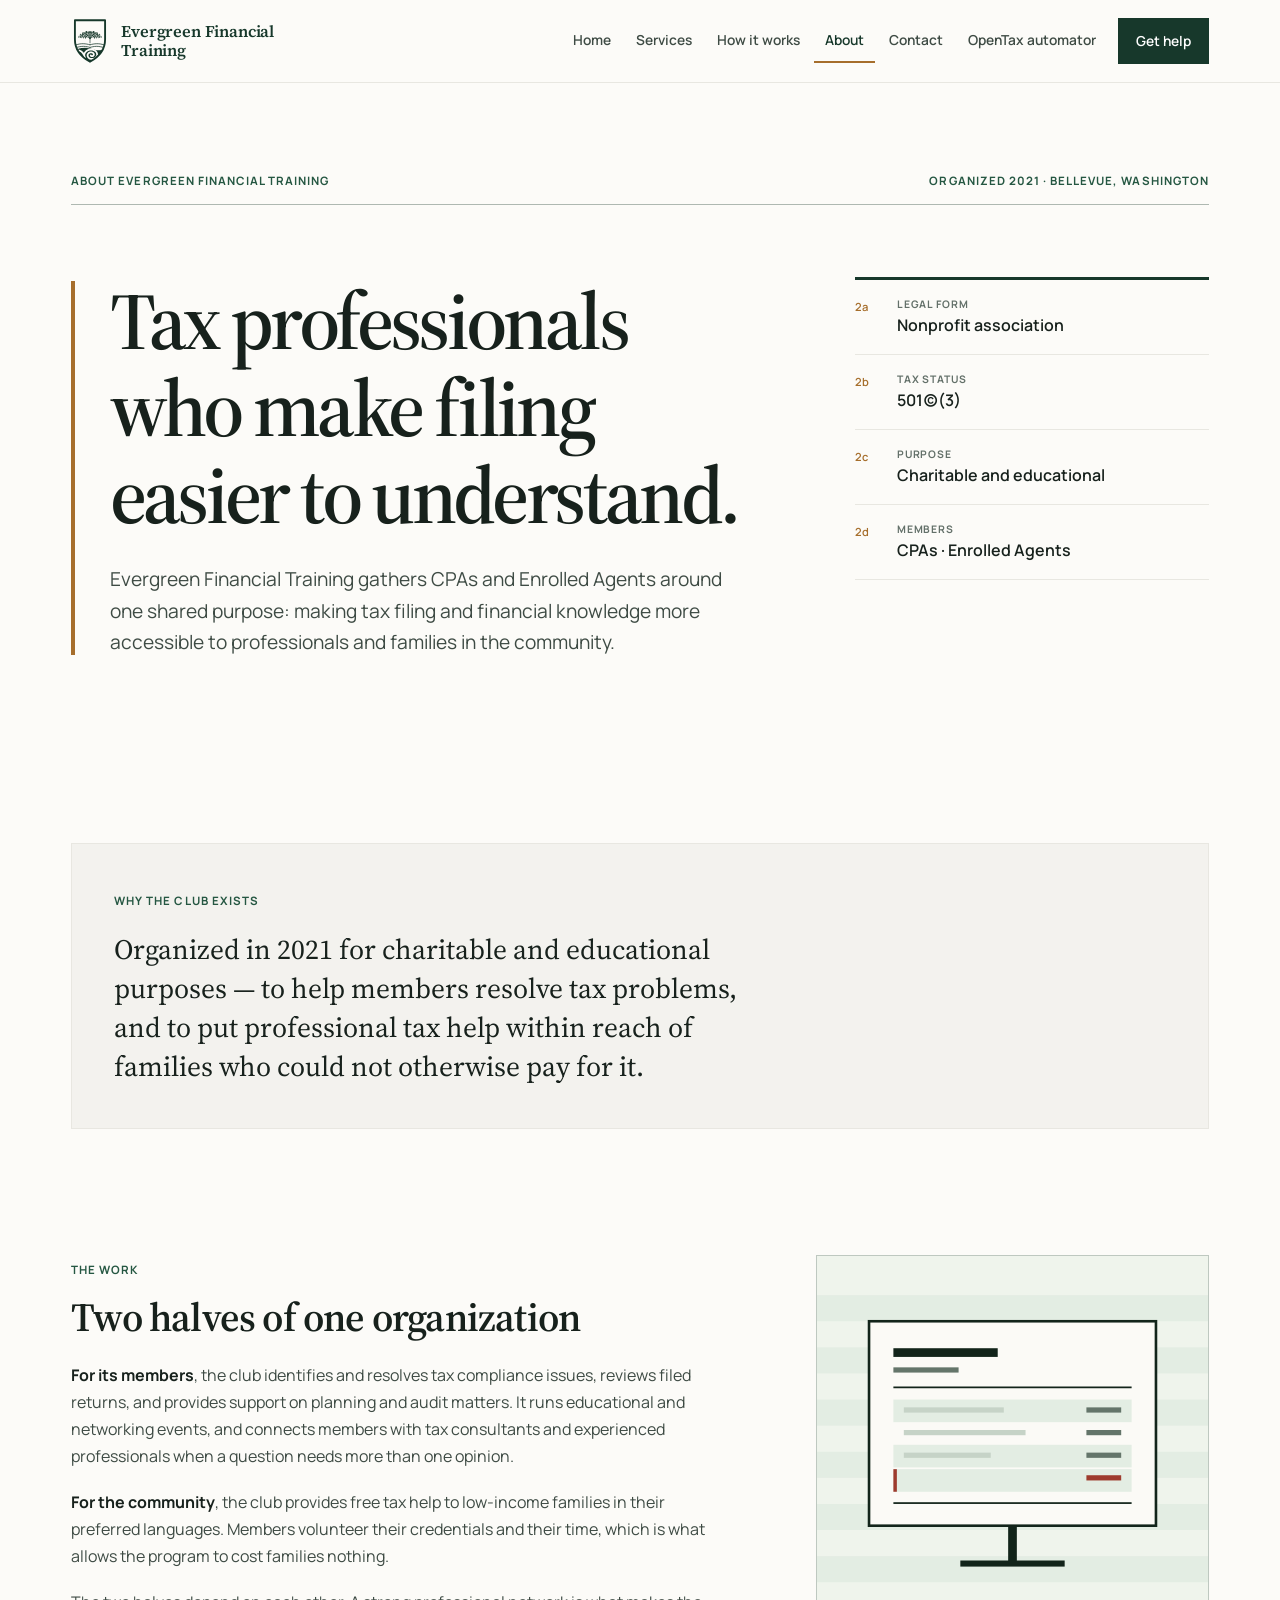
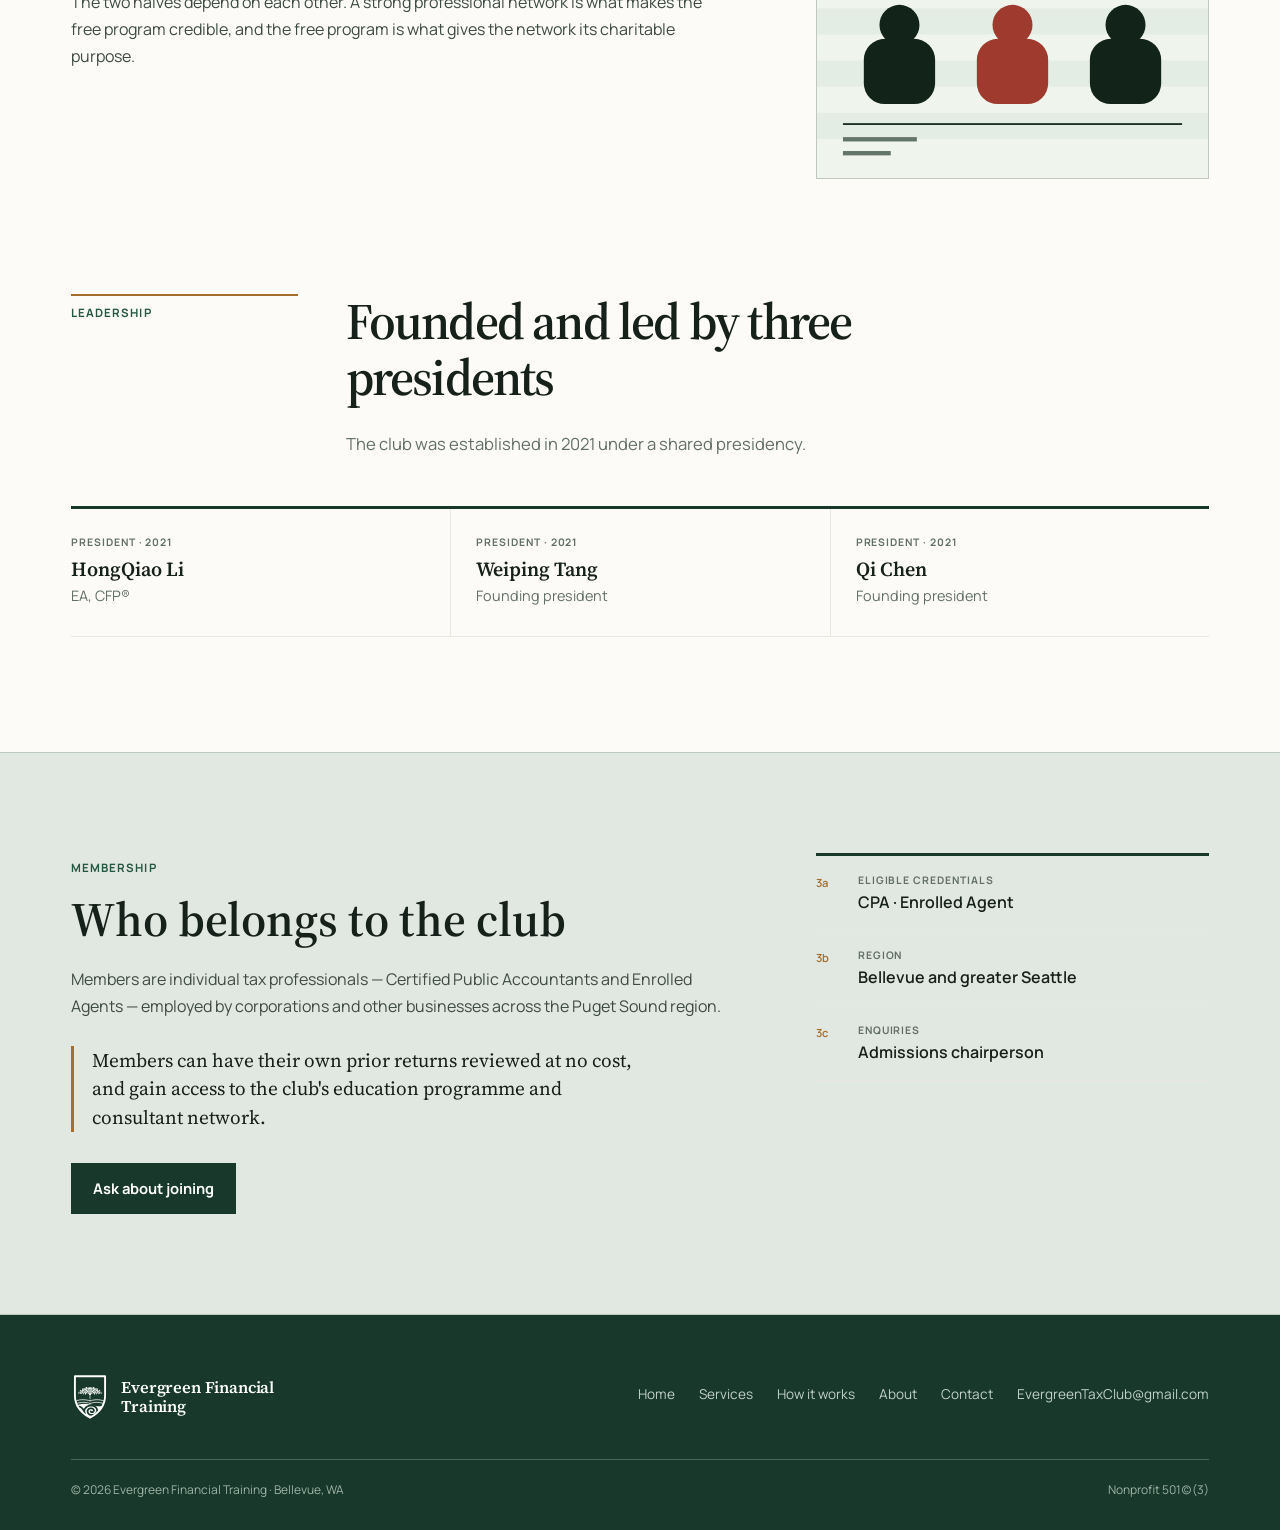
==== commit 6d36939d: "Give the OpenTax automator its own entry point again Navigation on every page linked straight to dem" ====
--- a/about.html
+++ b/about.html
@@ -107,7 +107,7 @@
         <li><a href="index.html#process">How it works</a></li>
         <li><a href="about.html" aria-current="page">About</a></li>
         <li><a href="contact.html">Contact</a></li>
-        <li><a href="demo-dashboard.html">Launch OpenTax demo</a></li>
+        <li><a href="portal.html">OpenTax automator</a></li>
         <li><a class="nav-cta" href="contact.html#help">Get help</a></li>
       </ul>
     </nav>
